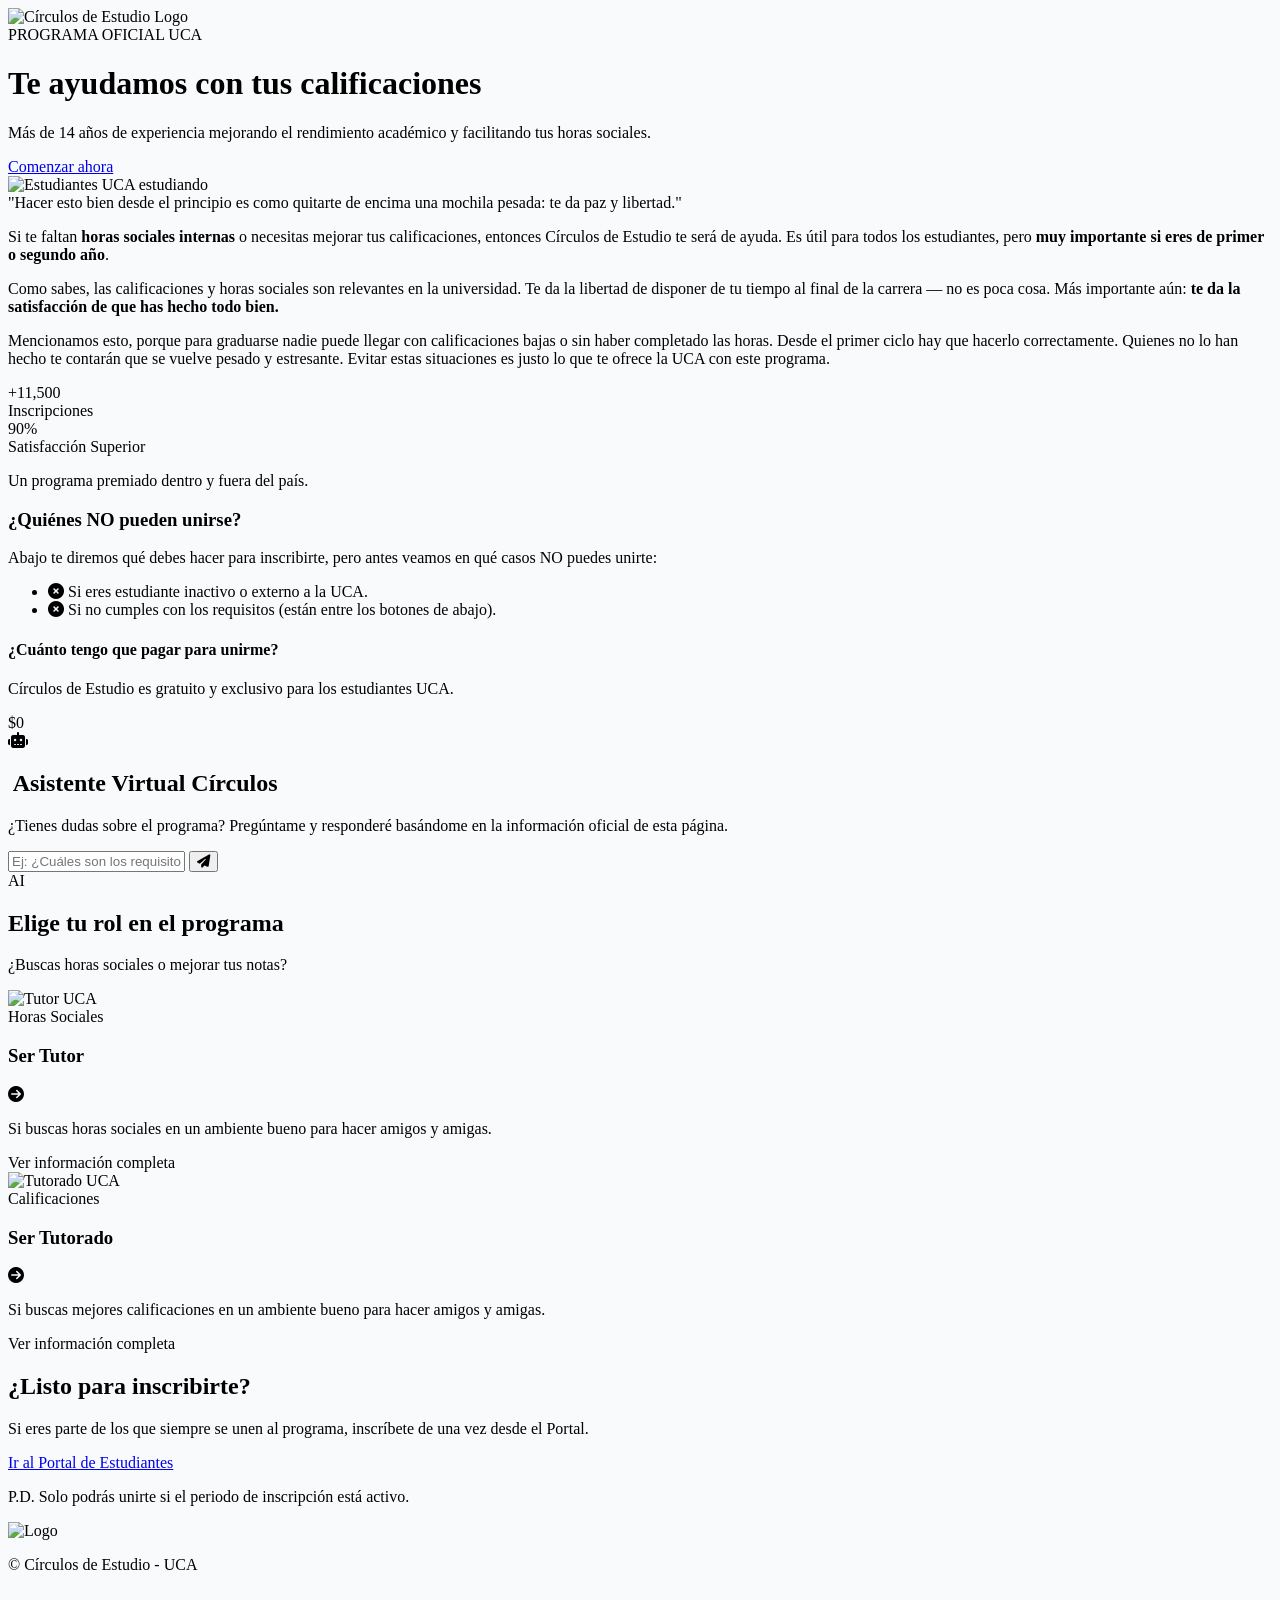
==== index.html @ 511bd1b3 "Update index.html" ====
<!DOCTYPE html>
<html lang="es">
<head>
    <meta charset="UTF-8">
    <meta name="viewport" content="width=device-width, initial-scale=1.0">
    <title>Círculos de Estudio | UCA</title>
    <!-- Favicon -->
    <link rel="icon" type="image/png" href="https://res.cloudinary.com/dc0ggmgm5/image/upload/v1754694223/favicon_le3p33.png">
    
    <!-- Google Fonts: Nunito -->
    <link rel="preconnect" href="https://fonts.googleapis.com">
    <link rel="preconnect" href="https://fonts.gstatic.com" crossorigin>
    <link href="https://fonts.googleapis.com/css2?family=Nunito:wght@300;400;600;700;800&display=swap" rel="stylesheet">
    
    <!-- FontAwesome for Icons -->
    <link rel="stylesheet" href="https://cdnjs.cloudflare.com/ajax/libs/font-awesome/6.4.0/css/all.min.css">

    <!-- Tailwind CSS -->
    <script src="https://cdn.tailwindcss.com"></script>
    
    <script>
        tailwind.config = {
            theme: {
                extend: {
                    fontFamily: {
                        sans: ['Nunito', 'sans-serif'],
                    },
                    colors: {
                        uca: {
                            gold: '#E6B61F',
                            dark: '#2F343F',
                            black: '#000000',
                            white: '#FFFFFF',
                            gray: '#f3f4f6'
                        }
                    },
                    boxShadow: {
                        'card': '0 10px 15px -3px rgba(0, 0, 0, 0.1), 0 4px 6px -2px rgba(0, 0, 0, 0.05)',
                        'card-hover': '0 20px 25px -5px rgba(0, 0, 0, 0.1), 0 10px 10px -5px rgba(0, 0, 0, 0.04)',
                    },
                    animation: {
                        'pulse-slow': 'pulse 3s cubic-bezier(0.4, 0, 0.6, 1) infinite',
                    }
                }
            }
        }
    </script>

    <style>
        html { scroll-behavior: smooth; }
        
        body { 
            overflow-x: hidden; 
            background-color: #f9fafb;
        }

        /* Scrollbar personalizada */
        ::-webkit-scrollbar { width: 8px; }
        ::-webkit-scrollbar-track { background: #f1f1f1; }
        ::-webkit-scrollbar-thumb { background: #2F343F; border-radius: 4px; }
        ::-webkit-scrollbar-thumb:hover { background: #E6B61F; }

        /* Animaciones */
        .modal {
            opacity: 0;
            visibility: hidden;
            transition: all 0.3s ease-in-out;
            z-index: 1000;
        }
        .modal.active {
            opacity: 1;
            visibility: visible;
        }
        .modal-content {
            transform: scale(0.95);
            transition: transform 0.3s ease-in-out;
        }
        .modal.active .modal-content {
            transform: scale(1);
        }
    </style>
</head>
<body class="bg-gray-50 text-uca-dark antialiased selection:bg-uca-gold selection:text-white pb-10 flex flex-col min-h-screen">

    <!-- Navbar -->
    <nav class="bg-white shadow-sm sticky top-0 z-40">
        <div class="max-w-7xl mx-auto px-4 sm:px-6 lg:px-8">
            <div class="flex justify-center h-20 items-center">
                <img src="https://res.cloudinary.com/dc0ggmgm5/image/upload/v1764782384/base_transparente_vnkesb.svg" alt="Círculos de Estudio Logo" class="h-14 w-auto hover:scale-105 transition-transform duration-300">
            </div>
        </div>
    </nav>

    <!-- Hero Section (Rediseñado: Imagen Abajo) -->
    <header class="relative bg-white overflow-hidden pt-12 pb-16 lg:pt-20 lg:pb-24">
        <div class="max-w-4xl mx-auto px-4 sm:px-6 lg:px-8 text-center relative z-10">
            
            <span class="inline-block py-1 px-3 rounded-full bg-uca-gold/10 text-uca-dark text-sm font-bold mb-6 tracking-wide border border-uca-gold/20">
                PROGRAMA OFICIAL UCA
            </span>
            
            <h1 class="text-4xl tracking-tight font-extrabold text-uca-dark sm:text-5xl md:text-6xl mb-6">
                Te ayudamos con <span class="text-uca-gold inline-block transform hover:scale-105 transition-transform duration-300">tus calificaciones</span>
            </h1>
            
            <p class="mt-4 text-xl text-gray-500 max-w-2xl mx-auto font-medium leading-relaxed">
                Más de 14 años de experiencia mejorando el rendimiento académico y facilitando tus horas sociales.
            </p>

            <div class="mt-8 flex justify-center gap-4">
                <a href="#cards-section" class="px-8 py-3 border border-transparent text-base font-bold rounded-full text-white bg-uca-dark hover:bg-black md:py-4 md:text-lg transition-all duration-300 shadow-lg hover:shadow-xl transform hover:-translate-y-1">
                    Comenzar ahora
                </a>
            </div>

            <!-- Imagen Banner Debajo del Texto -->
            <div class="mt-12 md:mt-16 rounded-2xl overflow-hidden shadow-2xl border-4 border-white transform hover:scale-[1.01] transition-transform duration-500">
                <img class="w-full object-cover" src="https://res.cloudinary.com/dc0ggmgm5/image/upload/v1764782484/editable_cuadernillo_wt80a1.png" alt="Estudiantes UCA estudiando">
            </div>

        </div>
    </header>

    <!-- Main Content (Knowledge Base for AI) -->
    <!-- Agregamos ID 'knowledge-base' para que la IA sepa qué leer -->
    <section id="knowledge-base" class="py-16 bg-white">
        <div class="max-w-3xl mx-auto px-4 sm:px-6 lg:px-8 text-lg text-gray-600 leading-relaxed space-y-8">
            
            <div class="border-l-4 border-uca-gold pl-6 italic text-2xl text-uca-dark font-serif font-medium my-10">
                "Hacer esto bien desde el principio es como quitarte de encima una mochila pesada: te da paz y libertad."
            </div>

            <p>
                Si te faltan <strong class="text-uca-dark">horas sociales internas</strong> o necesitas mejorar tus calificaciones, entonces <span class="text-uca-gold font-bold">Círculos de Estudio</span> te será de ayuda. Es útil para todos los estudiantes, pero <strong>muy importante si eres de primer o segundo año</strong>.
            </p>

            <p>
                Como sabes, las calificaciones y horas sociales son relevantes en la universidad. Te da la libertad de disponer de tu tiempo al final de la carrera — no es poca cosa. Más importante aún: <strong>te da la satisfacción de que has hecho todo bien.</strong>
            </p>

            <p>
                Mencionamos esto, porque para graduarse nadie puede llegar con calificaciones bajas o sin haber completado las horas. Desde el primer ciclo hay que hacerlo correctamente. Quienes no lo han hecho te contarán que se vuelve pesado y estresante. 
                <span class="bg-uca-gold/20 px-1 rounded text-uca-dark font-semibold">Evitar estas situaciones es justo lo que te ofrece la UCA con este programa.</span>
            </p>

            <!-- Social Proof Bar -->
            <div class="bg-uca-dark text-white rounded-2xl p-8 my-10 shadow-lg text-center transform hover:-translate-y-1 transition-transform duration-300">
                <div class="grid grid-cols-1 md:grid-cols-2 gap-8 divide-y md:divide-y-0 md:divide-x divide-gray-700">
                    <div class="pb-4 md:pb-0">
                        <div class="text-5xl font-extrabold text-uca-gold mb-2">+11,500</div>
                        <div class="text-sm uppercase tracking-wider font-semibold opacity-80">Inscripciones</div>
                    </div>
                    <div class="pt-4 md:pt-0">
                        <div class="text-5xl font-extrabold text-uca-gold mb-2">90%</div>
                        <div class="text-sm uppercase tracking-wider font-semibold opacity-80">Satisfacción Superior</div>
                    </div>
                </div>
                <p class="mt-6 text-gray-400 text-sm font-light">Un programa premiado dentro y fuera del país.</p>
            </div>

            <div class="space-y-6">
                <h3 class="text-2xl font-bold text-uca-dark border-b pb-2">¿Quiénes NO pueden unirse?</h3>
                <p>Abajo te diremos qué debes hacer para inscribirte, pero antes veamos en qué casos NO puedes unirte:</p>
                <ul class="space-y-4 bg-red-50 p-6 rounded-xl border border-red-100">
                    <li class="flex items-start">
                        <i class="fa-solid fa-circle-xmark text-red-500 mt-1.5 mr-3 text-xl"></i>
                        <span>Si eres estudiante inactivo o externo a la UCA.</span>
                    </li>
                    <li class="flex items-start">
                        <i class="fa-solid fa-circle-xmark text-red-500 mt-1.5 mr-3 text-xl"></i>
                        <span>Si no cumples con los requisitos (están entre los botones de abajo).</span>
                    </li>
                </ul>
            </div>

            <div class="bg-green-50 border border-green-200 rounded-xl p-8 mt-12 flex flex-col md:flex-row items-center justify-between shadow-sm">
                <div>
                    <h4 class="text-xl font-bold text-green-800">¿Cuánto tengo que pagar para unirme?</h4>
                    <p class="text-green-700 mt-2">Círculos de Estudio es gratuito y exclusivo para los estudiantes UCA.</p>
                </div>
                <div class="text-6xl font-extrabold text-green-600 mt-6 md:mt-0 ml-0 md:ml-6">$0</div>
            </div>
        </div>
    </section>

    <!-- AI Assistant Section -->
    <section class="py-16 bg-gradient-to-br from-gray-50 to-gray-100 border-y border-gray-200">
        <div class="max-w-3xl mx-auto px-4 sm:px-6 lg:px-8">
            <div class="bg-white rounded-2xl shadow-xl overflow-hidden border border-gray-200">
                <div class="bg-uca-dark p-6 sm:p-8 text-white relative overflow-hidden">
                    <div class="absolute -right-10 -top-10 text-white/5 text-9xl">
                        <i class="fa-solid fa-robot"></i>
                    </div>
                    <div class="relative z-10">
                        <h2 class="text-2xl font-bold flex items-center gap-3">
                            <i class="fa-solid fa-sparkles text-uca-gold"></i>
                            Asistente Virtual Círculos
                        </h2>
                        <p class="text-gray-300 mt-2">¿Tienes dudas sobre el programa? Pregúntame y responderé basándome en la información oficial de esta página.</p>
                    </div>
                </div>
                
                <div class="p-6 sm:p-8 bg-white">
                    <div class="flex flex-col gap-4">
                        <div class="relative">
                            <input type="text" id="ai-question" placeholder="Ej: ¿Cuáles son los requisitos para ser tutor?" 
                                class="w-full pl-4 pr-12 py-4 border-2 border-gray-200 rounded-xl text-lg focus:border-uca-gold focus:ring-0 outline-none transition-colors"
                                onkeypress="handleEnter(event)">
                            <button onclick="askAI()" id="btn-ask" class="absolute right-2 top-2 bottom-2 bg-uca-gold text-uca-dark hover:bg-yellow-400 font-bold px-6 rounded-lg transition-colors flex items-center justify-center">
                                <i class="fa-solid fa-paper-plane"></i>
                            </button>
                        </div>
                        
                        <div id="ai-response-container" class="hidden">
                            <div class="bg-gray-50 rounded-xl p-6 border border-gray-100">
                                <div class="flex gap-3">
                                    <div class="shrink-0 mt-1">
                                        <div class="w-8 h-8 rounded-full bg-uca-gold flex items-center justify-center text-uca-dark font-bold text-xs">AI</div>
                                    </div>
                                    <div id="ai-response-text" class="text-gray-700 leading-relaxed text-lg">
                                        <!-- Response will appear here -->
                                    </div>
                                </div>
                            </div>
                        </div>
                    </div>
                </div>
            </div>
        </div>
    </section>

    <!-- Cards Section -->
    <section id="cards-section" class="py-20 bg-gray-100 relative">
        <div class="max-w-7xl mx-auto px-4 sm:px-6 lg:px-8 relative z-10">
            <div class="text-center mb-16">
                <h2 class="text-3xl font-extrabold text-uca-dark sm:text-4xl">Elige tu rol en el programa</h2>
                <p class="mt-4 text-xl text-gray-500">¿Buscas horas sociales o mejorar tus notas?</p>
            </div>

            <div class="grid grid-cols-1 md:grid-cols-2 gap-8 lg:gap-16 max-w-5xl mx-auto">
                <!-- Tutor Card -->
                <div onclick="toggleModal('modal-tutor')" class="group cursor-pointer bg-white rounded-2xl shadow-card hover:shadow-2xl overflow-hidden transform hover:-translate-y-2 transition-all duration-300 flex flex-col h-full border border-gray-100">
                    <div class="relative h-72 overflow-hidden">
                        <div class="absolute inset-0 bg-gradient-to-t from-black/80 via-black/20 to-transparent z-10"></div>
                        <img src="https://res.cloudinary.com/dc0ggmgm5/image/upload/v1754698413/la_tutora_arxqmk.png" alt="Tutor UCA" class="w-full h-full object-cover transform group-hover:scale-110 transition-transform duration-700">
                        <div class="absolute bottom-0 left-0 p-8 z-20 w-full">
                            <div class="flex justify-between items-end">
                                <div>
                                    <span class="bg-uca-gold text-uca-dark text-xs font-bold px-3 py-1 rounded-full uppercase tracking-wider mb-3 inline-block shadow-sm">Horas Sociales</span>
                                    <h3 class="text-3xl font-bold text-white shadow-black drop-shadow-lg">Ser Tutor</h3>
                                </div>
                                <i class="fa-solid fa-circle-arrow-right text-white/80 text-4xl group-hover:text-uca-gold transition-colors"></i>
                            </div>
                        </div>
                    </div>
                    <div class="p-8 flex-1 flex flex-col justify-between bg-white relative">
                        <p class="text-gray-600 text-lg leading-relaxed mb-6">Si buscas horas sociales en un ambiente bueno para hacer amigos y amigas.</p>
                        <span class="text-uca-dark font-bold underline decoration-uca-gold decoration-2 underline-offset-4 group-hover:text-uca-gold transition-colors">Ver información completa</span>
                    </div>
                </div>

                <!-- Tutorado Card -->
                <div onclick="toggleModal('modal-tutorado')" class="group cursor-pointer bg-white rounded-2xl shadow-card hover:shadow-2xl overflow-hidden transform hover:-translate-y-2 transition-all duration-300 flex flex-col h-full border border-gray-100">
                    <div class="relative h-72 overflow-hidden">
                        <div class="absolute inset-0 bg-gradient-to-t from-black/80 via-black/20 to-transparent z-10"></div>
                        <img src="https://res.cloudinary.com/dc0ggmgm5/image/upload/v1754698413/img_1_ikqup2.png" alt="Tutorado UCA" class="w-full h-full object-cover transform group-hover:scale-110 transition-transform duration-700">
                        <div class="absolute bottom-0 left-0 p-8 z-20 w-full">
                            <div class="flex justify-between items-end">
                                <div>
                                    <span class="bg-white text-uca-dark text-xs font-bold px-3 py-1 rounded-full uppercase tracking-wider mb-3 inline-block shadow-sm">Calificaciones</span>
                                    <h3 class="text-3xl font-bold text-white shadow-black drop-shadow-lg">Ser Tutorado</h3>
                                </div>
                                <i class="fa-solid fa-circle-arrow-right text-white/80 text-4xl group-hover:text-white transition-colors"></i>
                            </div>
                        </div>
                    </div>
                    <div class="p-8 flex-1 flex flex-col justify-between bg-white relative">
                        <p class="text-gray-600 text-lg leading-relaxed mb-6">Si buscas mejores calificaciones en un ambiente bueno para hacer amigos y amigas.</p>
                        <span class="text-uca-dark font-bold underline decoration-gray-300 decoration-2 underline-offset-4 group-hover:text-gray-500 transition-colors">Ver información completa</span>
                    </div>
                </div>
            </div>
        </div>
    </section>

    <!-- Final CTA -->
    <section class="bg-uca-dark py-16 mt-auto">
        <div class="max-w-4xl mx-auto px-4 text-center">
            <h2 class="text-3xl font-bold text-white mb-6">¿Listo para inscribirte?</h2>
            <p class="text-gray-300 mb-10 text-lg">Si eres parte de los que siempre se unen al programa, inscríbete de una vez desde el Portal.</p>
            <a href="https://portal.uca.edu.sv" target="_blank" class="inline-block bg-uca-gold text-uca-dark font-extrabold text-xl px-12 py-5 rounded-full shadow-lg hover:shadow-2xl hover:bg-white hover:scale-105 transition-all duration-300">
                Ir al Portal de Estudiantes
            </a>
            <p class="mt-6 text-sm text-gray-500">P.D. Solo podrás unirte si el periodo de inscripción está activo.</p>
        </div>
    </section>

    <!-- Footer -->
    <footer class="bg-black py-8 border-t border-gray-900">
        <div class="max-w-7xl mx-auto px-4 sm:px-6 lg:px-8 flex flex-col md:flex-row justify-between items-center gap-4">
            <div class="mb-4 md:mb-0">
                <img src="https://res.cloudinary.com/dc0ggmgm5/image/upload/v1764782384/base_transparente_vnkesb.svg" alt="Logo" class="h-10 opacity-60 grayscale hover:grayscale-0 transition-all duration-500">
            </div>
            <p class="text-gray-600 text-sm">© Círculos de Estudio - UCA</p>
        </div>
    </footer>

    <!-- MODALS -->
    <!-- Tutor Modal -->
    <div id="modal-tutor" class="modal fixed inset-0 z-50 flex items-center justify-center p-4">
        <div class="absolute inset-0 bg-black/70 backdrop-blur-sm" onclick="toggleModal('modal-tutor')"></div>
        <div class="modal-content bg-white rounded-2xl shadow-2xl w-full max-w-3xl relative overflow-hidden flex flex-col max-h-[90vh]">
            <div class="h-40 bg-uca-dark relative flex items-center justify-center overflow-hidden shrink-0">
                 <img src="https://res.cloudinary.com/dc0ggmgm5/image/upload/v1754698413/la_tutora_arxqmk.png" class="absolute inset-0 w-full h-full object-cover opacity-30 blur-sm">
                 <div class="absolute inset-0 bg-gradient-to-b from-transparent to-uca-dark/90"></div>
                 <h2 class="text-4xl font-bold text-white relative z-10 px-4 text-center">Información para Tutores</h2>
                 <button onclick="toggleModal('modal-tutor')" class="absolute top-4 right-4 text-white/70 hover:text-white hover:bg-white/10 rounded-full w-10 h-10 flex items-center justify-center transition-all z-20"><i class="fa-solid fa-xmark text-xl"></i></button>
            </div>
            <div class="p-8 md:p-10 overflow-y-auto">
                <div class="prose max-w-none text-gray-600">
                    <h3 class="text-2xl font-bold text-uca-dark mb-4 flex items-center"><i class="fa-solid fa-chalkboard-user mr-3 text-uca-gold"></i>¿Por qué ser tutor?</h3>
                    <p class="mb-6 text-lg">Al convertirte en tutor, no solo obtienes tus horas sociales, sino que refuerzas tus conocimientos al enseñar. Es la mejor manera de dominar una materia.</p>
                    
                    <div class="bg-gray-50 p-6 rounded-xl border border-gray-100 mb-8">
                        <h4 class="font-bold text-uca-dark mb-4 text-lg">Requisitos Indispensables:</h4>
                        <ul class="space-y-3">
                            <li class="flex items-start"><i class="fa-solid fa-check text-green-500 mt-1 mr-2"></i> Ser estudiante activo de la UCA.</li>
                            <li class="flex items-start"><i class="fa-solid fa-check text-green-500 mt-1 mr-2"></i> Tener un CUM igual o mayor a 7.0.</li>
                            <li class="flex items-start"><i class="fa-solid fa-check text-green-500 mt-1 mr-2"></i> Haber aprobado la materia a impartir con nota sobresaliente (generalmente 8.0 o más).</li>
                            <li class="flex items-start"><i class="fa-solid fa-check text-green-500 mt-1 mr-2"></i> Disponibilidad de tiempo para las sesiones.</li>
                        </ul>
                    </div>

                    <div class="text-center">
                        <a href="https://portal.uca.edu.sv" target="_blank" class="inline-block w-full md:w-auto bg-uca-dark text-white font-bold py-4 px-10 rounded-lg hover:bg-black transition-colors shadow-lg">Ir a Inscribirme al Portal</a>
                    </div>
                </div>
            </div>
        </div>
    </div>

    <!-- Tutorado Modal -->
    <div id="modal-tutorado" class="modal fixed inset-0 z-50 flex items-center justify-center p-4">
        <div class="absolute inset-0 bg-black/70 backdrop-blur-sm" onclick="toggleModal('modal-tutorado')"></div>
        <div class="modal-content bg-white rounded-2xl shadow-2xl w-full max-w-3xl relative overflow-hidden flex flex-col max-h-[90vh]">
            <div class="h-40 bg-uca-gold relative flex items-center justify-center overflow-hidden shrink-0">
                 <img src="https://res.cloudinary.com/dc0ggmgm5/image/upload/v1754698413/img_1_ikqup2.png" class="absolute inset-0 w-full h-full object-cover opacity-30 blur-sm">
                 <div class="absolute inset-0 bg-gradient-to-b from-transparent to-uca-gold/90"></div>
                 <h2 class="text-4xl font-bold text-uca-dark relative z-10 px-4 text-center">Información para Tutorados</h2>
                 <button onclick="toggleModal('modal-tutorado')" class="absolute top-4 right-4 text-uca-dark/70 hover:text-uca-dark hover:bg-black/5 rounded-full w-10 h-10 flex items-center justify-center transition-all z-20"><i class="fa-solid fa-xmark text-xl"></i></button>
            </div>
            <div class="p-8 md:p-10 overflow-y-auto">
                <div class="prose max-w-none text-gray-600">
                    <h3 class="text-2xl font-bold text-uca-dark mb-4 flex items-center"><i class="fa-solid fa-graduation-cap mr-3 text-uca-dark"></i>Mejora tus notas</h3>
                    <p class="mb-6 text-lg">Si sientes que una materia se te dificulta, no esperes al final del ciclo. Los círculos de estudio son espacios de confianza donde un compañero te explicará "en tu idioma".</p>
                    
                    <div class="bg-blue-50 border-l-4 border-blue-500 p-6 mb-8 rounded-r-xl">
                        <p class="text-blue-800 font-medium text-lg mb-2">Ideal si:</p>
                        <ul class="list-disc list-inside space-y-1 text-blue-700">
                            <li>Eres estudiante de primer o segundo año.</li>
                            <li>Necesitas prepararte para un parcial específico.</li>
                            <li>Buscas un grupo de estudio comprometido.</li>
                        </ul>
                    </div>

                    <p class="text-sm text-gray-500 mb-6 text-center italic">Nota: Los horarios dependen de la disponibilidad de los tutores inscritos cada ciclo.</p>

                    <div class="text-center">
                        <a href="https://portal.uca.edu.sv" target="_blank" class="inline-block w-full md:w-auto bg-uca-gold text-uca-dark font-bold py-4 px-10 rounded-lg hover:bg-yellow-400 transition-colors shadow-lg">Buscar Tutorías en el Portal</a>
                    </div>
                </div>
            </div>
        </div>
    </div>

    <script>
        // --- Gemini AI Logic (Contextual Q&A) ---
        const apiKey = ""; // API Key

        async function askAI() {
            const input = document.getElementById('ai-question');
            const question = input.value.trim();
            const btn = document.getElementById('btn-ask');
            const responseContainer = document.getElementById('ai-response-container');
            const responseText = document.getElementById('ai-response-text');

            if (!question) return;

            // UI Loading State
            btn.innerHTML = '<i class="fa-solid fa-spinner fa-spin"></i>';
            btn.disabled = true;
            input.disabled = true;
            responseContainer.classList.remove('hidden');
            responseText.innerHTML = '<span class="text-gray-400 italic">Consultando la base de datos...</span>';

            // 1. Extract Website Content (The "Grounding" Data)
            // We specifically select text from relevant sections to avoid extracting menu items or footer noise if unnecessary.
            const heroText = document.querySelector('header').innerText;
            const mainText = document.getElementById('knowledge-base').innerText;
            const tutorModalText = document.getElementById('modal-tutor').innerText; // Include modal info even if hidden
            const tutoradoModalText = document.getElementById('modal-tutorado').innerText;

            const siteContext = `
                ${heroText}
                ${mainText}
                INFORMACIÓN TUTORES: ${tutorModalText}
                INFORMACIÓN TUTORADOS: ${tutoradoModalText}
            `;

            // 2. Construct Prompt
            const prompt = `
                Actúa como un asistente virtual experto del programa "Círculos de Estudio" de la UCA.
                Tu tarea es responder a la pregunta del usuario BASÁNDOTE ÚNICAMENTE en la siguiente información proporcionada del sitio web.
                
                INFORMACIÓN DEL SITIO WEB:
                "${siteContext}"
                
                REGLAS:
                1. Si la respuesta está en el texto, responde de forma amable, breve y directa.
                2. Si la respuesta NO está en el texto proporcionado, responde educadamente: "Lo siento, esa información no está disponible en este sitio web." No inventes información.
                3. Usa emojis ocasionalmente para ser amigable.

                PREGUNTA DEL USUARIO: "${question}"
            `;

            try {
                // 3. Call API
                const url = `https://generativelanguage.googleapis.com/v1beta/models/gemini-2.5-flash-preview-09-2025:generateContent?key=${apiKey}`;
                const payload = { contents: [{ parts: [{ text: prompt }] }] };

                const response = await fetch(url, {
                    method: 'POST',
                    headers: { 'Content-Type': 'application/json' },
                    body: JSON.stringify(payload)
                });

                if (!response.ok) throw new Error('Error en la API');

                const data = await response.json();
                const answer = data.candidates?.[0]?.content?.parts?.[0]?.text || "No pude generar una respuesta.";

                // 4. Show Result
                // Convert Markdown bold (**text**) to HTML bold (<b>text</b>) for better display
                const formattedAnswer = answer.replace(/\*\*(.*?)\*\*/g, '<strong>$1</strong>');
                responseText.innerHTML = formattedAnswer;

            } catch (error) {
                console.error(error);
                responseText.innerHTML = "Hubo un error al conectar con el asistente. Por favor intenta de nuevo.";
            } finally {
                // Reset UI
                btn.innerHTML = '<i class="fa-solid fa-paper-plane"></i>';
                btn.disabled = false;
                input.disabled = false;
                input.focus();
            }
        }

        function handleEnter(e) {
            if (e.key === 'Enter') askAI();
        }

        // --- Modal Logic ---
        function toggleModal(modalId) {
            const modal = document.getElementById(modalId);
            const body = document.body;
            if (modal.classList.contains('active')) {
                modal.classList.remove('active');
                body.style.overflow = 'auto';
            } else {
                document.querySelectorAll('.modal').forEach(m => m.classList.remove('active'));
                modal.classList.add('active');
                body.style.overflow = 'hidden';
            }
        }
        document.addEventListener('keydown', function(event) {
            if (event.key === "Escape") {
                document.querySelectorAll('.modal').forEach(m => { m.classList.remove('active'); document.body.style.overflow = 'auto'; });
            }
        });
    </script>
</body>
</html>
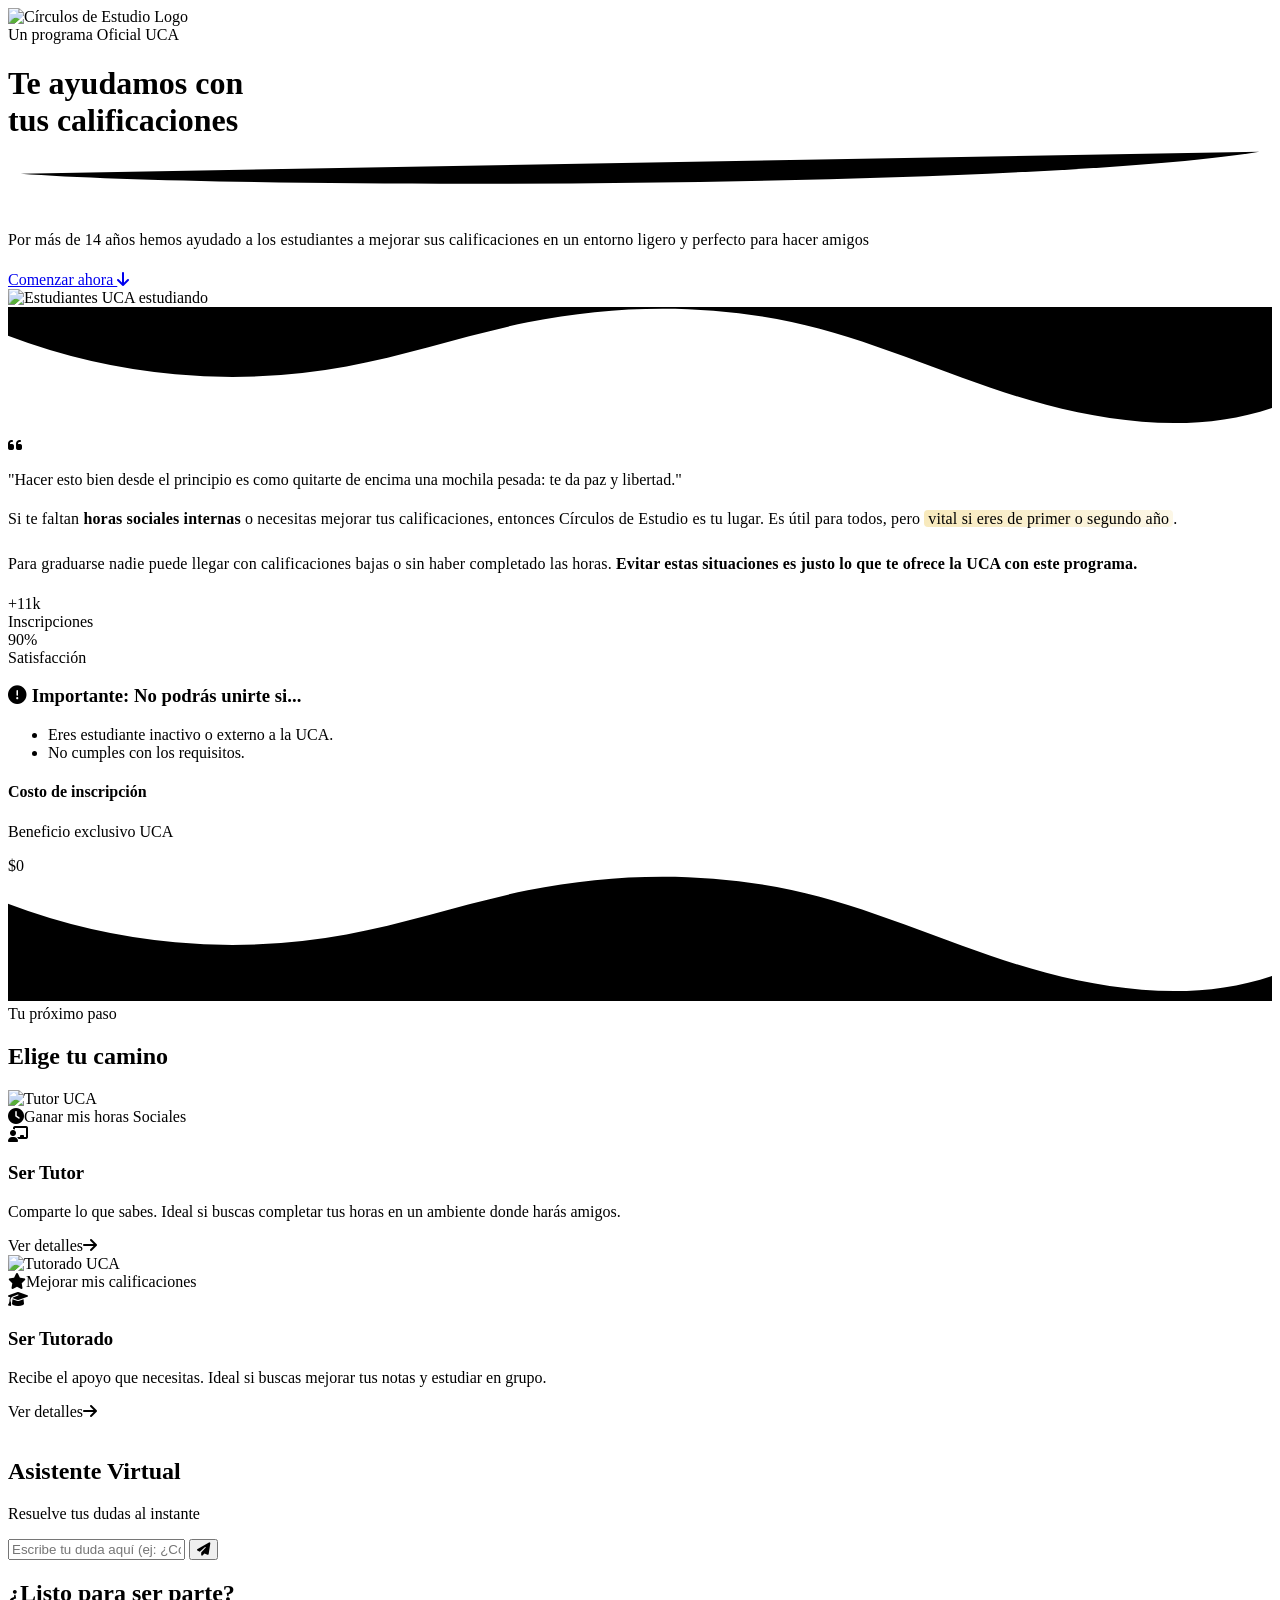
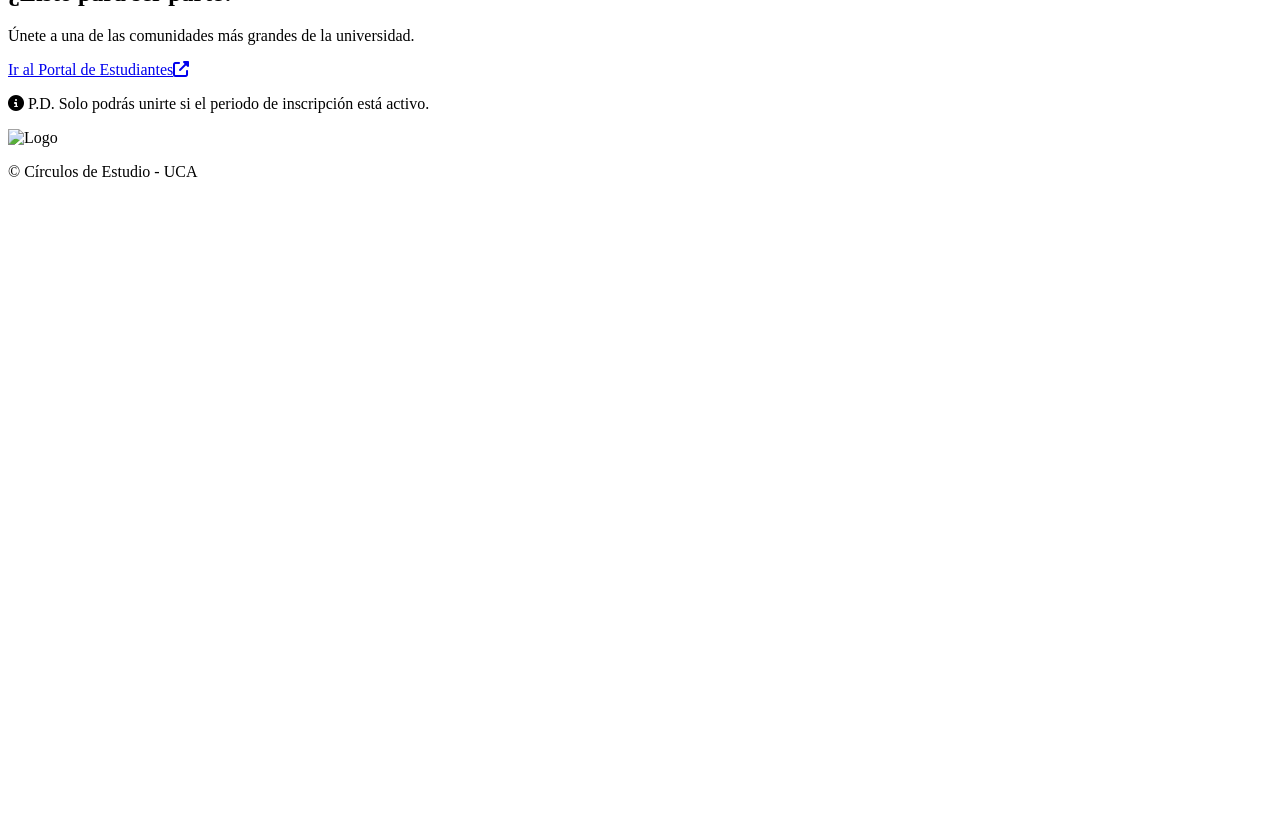
==== commit 74c11a36: "Update index.html" ====
--- a/index.html
+++ b/index.html
@@ -10,14 +10,18 @@
     <!-- Google Fonts: Nunito -->
     <link rel="preconnect" href="https://fonts.googleapis.com">
     <link rel="preconnect" href="https://fonts.gstatic.com" crossorigin>
-    <link href="https://fonts.googleapis.com/css2?family=Nunito:wght@300;400;600;700;800&display=swap" rel="stylesheet">
+    <link href="https://fonts.googleapis.com/css2?family=Nunito:wght@300;400;600;700;800;900&display=swap" rel="stylesheet">
     
     <!-- FontAwesome for Icons -->
     <link rel="stylesheet" href="https://cdnjs.cloudflare.com/ajax/libs/font-awesome/6.4.0/css/all.min.css">
 
-    <!-- Tailwind CSS -->
+    <!-- Hoja de Estilos Personalizada (Externo) -->
+    <link rel="stylesheet" href="styles.css">
+
+    <!-- Tailwind CSS (CDN) -->
     <script src="https://cdn.tailwindcss.com"></script>
     
+    <!-- Configuración de Tailwind -->
     <script>
         tailwind.config = {
             theme: {
@@ -31,453 +35,293 @@
                             dark: '#2F343F',
                             black: '#000000',
                             white: '#FFFFFF',
-                            gray: '#f3f4f6'
+                            gray: '#f8f9fa',
+                            lightgold: '#FFF8E1'
                         }
                     },
                     boxShadow: {
-                        'card': '0 10px 15px -3px rgba(0, 0, 0, 0.1), 0 4px 6px -2px rgba(0, 0, 0, 0.05)',
-                        'card-hover': '0 20px 25px -5px rgba(0, 0, 0, 0.1), 0 10px 10px -5px rgba(0, 0, 0, 0.04)',
+                        'soft': '0 20px 40px -15px rgba(0, 0, 0, 0.1)',
+                        'glow': '0 0 20px rgba(230, 182, 31, 0.3)',
                     },
                     animation: {
-                        'pulse-slow': 'pulse 3s cubic-bezier(0.4, 0, 0.6, 1) infinite',
+                        'float': 'float 6s ease-in-out infinite',
+                        'blob': 'blob 7s infinite',
+                    },
+                    keyframes: {
+                        float: {
+                            '0%, 100%': { transform: 'translateY(0)' },
+                            '50%': { transform: 'translateY(-10px)' },
+                        },
+                        blob: {
+                            '0%': { transform: 'translate(0px, 0px) scale(1)' },
+                            '33%': { transform: 'translate(30px, -50px) scale(1.1)' },
+                            '66%': { transform: 'translate(-20px, 20px) scale(0.9)' },
+                            '100%': { transform: 'translate(0px, 0px) scale(1)' },
+                        }
                     }
                 }
             }
         }
     </script>
-
-    <style>
-        html { scroll-behavior: smooth; }
-        
-        body { 
-            overflow-x: hidden; 
-            background-color: #f9fafb;
-        }
-
-        /* Scrollbar personalizada */
-        ::-webkit-scrollbar { width: 8px; }
-        ::-webkit-scrollbar-track { background: #f1f1f1; }
-        ::-webkit-scrollbar-thumb { background: #2F343F; border-radius: 4px; }
-        ::-webkit-scrollbar-thumb:hover { background: #E6B61F; }
-
-        /* Animaciones */
-        .modal {
-            opacity: 0;
-            visibility: hidden;
-            transition: all 0.3s ease-in-out;
-            z-index: 1000;
-        }
-        .modal.active {
-            opacity: 1;
-            visibility: visible;
-        }
-        .modal-content {
-            transform: scale(0.95);
-            transition: transform 0.3s ease-in-out;
-        }
-        .modal.active .modal-content {
-            transform: scale(1);
-        }
-    </style>
 </head>
-<body class="bg-gray-50 text-uca-dark antialiased selection:bg-uca-gold selection:text-white pb-10 flex flex-col min-h-screen">
+<body class="text-gray-700 antialiased selection:bg-uca-gold selection:text-uca-dark flex flex-col min-h-screen">
 
     <!-- Navbar -->
-    <nav class="bg-white shadow-sm sticky top-0 z-40">
+    <nav class="fixed w-full z-50 transition-all duration-300 bg-white/90 backdrop-blur-md shadow-sm border-b border-gray-100">
         <div class="max-w-7xl mx-auto px-4 sm:px-6 lg:px-8">
             <div class="flex justify-center h-20 items-center">
-                <img src="https://res.cloudinary.com/dc0ggmgm5/image/upload/v1764782384/base_transparente_vnkesb.svg" alt="Círculos de Estudio Logo" class="h-14 w-auto hover:scale-105 transition-transform duration-300">
+                <img src="https://res.cloudinary.com/dc0ggmgm5/image/upload/v1764782384/base_transparente_vnkesb.svg" alt="Círculos de Estudio Logo" class="h-12 w-auto hover:scale-105 transition-transform duration-300 cursor-pointer" onclick="window.scrollTo(0,0)">
             </div>
         </div>
     </nav>
 
-    <!-- Hero Section (Rediseñado: Imagen Abajo) -->
-    <header class="relative bg-white overflow-hidden pt-12 pb-16 lg:pt-20 lg:pb-24">
-        <div class="max-w-4xl mx-auto px-4 sm:px-6 lg:px-8 text-center relative z-10">
+    <!-- Hero Section -->
+    <header class="relative bg-white pt-32 pb-20 lg:pt-40 lg:pb-32 overflow-hidden">
+        <div class="absolute top-0 -left-4 w-72 h-72 bg-uca-gold/10 rounded-full mix-blend-multiply filter blur-xl opacity-70 animate-blob"></div>
+        <div class="absolute top-0 -right-4 w-72 h-72 bg-blue-100 rounded-full mix-blend-multiply filter blur-xl opacity-70 animate-blob animation-delay-2000"></div>
+
+        <div class="max-w-5xl mx-auto px-4 sm:px-6 lg:px-8 text-center relative z-10">
+            <div class="inline-flex items-center gap-2 px-4 py-2 rounded-full bg-white border border-gray-200 shadow-sm mb-8 animate-float">
+                <span class="w-2 h-2 rounded-full bg-green-500 animate-pulse"></span>
+                <span class="text-xs font-bold tracking-wide text-uca-dark uppercase">Un programa Oficial UCA</span>
+            </div>
             
-            <span class="inline-block py-1 px-3 rounded-full bg-uca-gold/10 text-uca-dark text-sm font-bold mb-6 tracking-wide border border-uca-gold/20">
-                PROGRAMA OFICIAL UCA
-            </span>
-            
-            <h1 class="text-4xl tracking-tight font-extrabold text-uca-dark sm:text-5xl md:text-6xl mb-6">
-                Te ayudamos con <span class="text-uca-gold inline-block transform hover:scale-105 transition-transform duration-300">tus calificaciones</span>
+            <h1 class="text-5xl lg:text-7xl font-black text-uca-dark mb-6 leading-tight">
+                Te ayudamos con <br>
+                <span class="text-transparent bg-clip-text bg-gradient-to-r from-uca-gold to-yellow-600 relative">
+                    tus calificaciones
+                    <svg class="absolute w-full h-3 -bottom-1 left-0 text-uca-gold opacity-40" viewBox="0 0 200 9" fill="currentColor" xmlns="http://www.w3.org/2000/svg"><path d="M2.00025 5.50002C35.5002 8.00002 160.5 8.00002 198 2.00002" stroke-width="3" stroke-linecap="round"/></svg>
+                </span>
             </h1>
             
-            <p class="mt-4 text-xl text-gray-500 max-w-2xl mx-auto font-medium leading-relaxed">
-                Más de 14 años de experiencia mejorando el rendimiento académico y facilitando tus horas sociales.
+            <p class="mt-6 text-xl text-gray-500 max-w-2xl mx-auto font-medium readable-text">
+                Por más de 14 años hemos ayudado a los estudiantes a mejorar sus calificaciones en un entorno ligero y perfecto para hacer amigos
             </p>
 
-            <div class="mt-8 flex justify-center gap-4">
-                <a href="#cards-section" class="px-8 py-3 border border-transparent text-base font-bold rounded-full text-white bg-uca-dark hover:bg-black md:py-4 md:text-lg transition-all duration-300 shadow-lg hover:shadow-xl transform hover:-translate-y-1">
-                    Comenzar ahora
+            <div class="mt-10 flex justify-center">
+                <a href="#cards-section" class="group relative px-8 py-4 bg-uca-dark text-white font-bold rounded-full shadow-lg hover:shadow-glow hover:-translate-y-1 transition-all duration-300 overflow-hidden">
+                    <span class="relative z-10 flex items-center gap-2">
+                        Comenzar ahora <i class="fa-solid fa-arrow-down group-hover:translate-y-1 transition-transform"></i>
+                    </span>
+                    <div class="absolute inset-0 bg-uca-gold transform scale-x-0 group-hover:scale-x-100 transition-transform origin-left duration-300"></div>
                 </a>
             </div>
 
-            <!-- Imagen Banner Debajo del Texto -->
-            <div class="mt-12 md:mt-16 rounded-2xl overflow-hidden shadow-2xl border-4 border-white transform hover:scale-[1.01] transition-transform duration-500">
-                <img class="w-full object-cover" src="https://res.cloudinary.com/dc0ggmgm5/image/upload/v1764782484/editable_cuadernillo_wt80a1.png" alt="Estudiantes UCA estudiando">
-            </div>
-
+            <div class="mt-16 relative mx-auto max-w-4xl">
+                <div class="absolute inset-0 bg-uca-gold transform rotate-1 rounded-3xl opacity-20 translate-y-4"></div>
+                <div class="relative rounded-3xl overflow-hidden shadow-2xl border-4 border-white transform hover:scale-[1.01] transition-transform duration-500">
+                    <img class="w-full object-cover" src="https://res.cloudinary.com/dc0ggmgm5/image/upload/v1764782484/editable_cuadernillo_wt80a1.png" alt="Estudiantes UCA estudiando">
+                </div>
+            </div>
         </div>
     </header>
 
-    <!-- Main Content (Knowledge Base for AI) -->
-    <!-- Agregamos ID 'knowledge-base' para que la IA sepa qué leer -->
-    <section id="knowledge-base" class="py-16 bg-white">
-        <div class="max-w-3xl mx-auto px-4 sm:px-6 lg:px-8 text-lg text-gray-600 leading-relaxed space-y-8">
-            
-            <div class="border-l-4 border-uca-gold pl-6 italic text-2xl text-uca-dark font-serif font-medium my-10">
-                "Hacer esto bien desde el principio es como quitarte de encima una mochila pesada: te da paz y libertad."
-            </div>
-
-            <p>
-                Si te faltan <strong class="text-uca-dark">horas sociales internas</strong> o necesitas mejorar tus calificaciones, entonces <span class="text-uca-gold font-bold">Círculos de Estudio</span> te será de ayuda. Es útil para todos los estudiantes, pero <strong>muy importante si eres de primer o segundo año</strong>.
-            </p>
-
-            <p>
-                Como sabes, las calificaciones y horas sociales son relevantes en la universidad. Te da la libertad de disponer de tu tiempo al final de la carrera — no es poca cosa. Más importante aún: <strong>te da la satisfacción de que has hecho todo bien.</strong>
-            </p>
-
-            <p>
-                Mencionamos esto, porque para graduarse nadie puede llegar con calificaciones bajas o sin haber completado las horas. Desde el primer ciclo hay que hacerlo correctamente. Quienes no lo han hecho te contarán que se vuelve pesado y estresante. 
-                <span class="bg-uca-gold/20 px-1 rounded text-uca-dark font-semibold">Evitar estas situaciones es justo lo que te ofrece la UCA con este programa.</span>
-            </p>
-
-            <!-- Social Proof Bar -->
-            <div class="bg-uca-dark text-white rounded-2xl p-8 my-10 shadow-lg text-center transform hover:-translate-y-1 transition-transform duration-300">
-                <div class="grid grid-cols-1 md:grid-cols-2 gap-8 divide-y md:divide-y-0 md:divide-x divide-gray-700">
-                    <div class="pb-4 md:pb-0">
-                        <div class="text-5xl font-extrabold text-uca-gold mb-2">+11,500</div>
-                        <div class="text-sm uppercase tracking-wider font-semibold opacity-80">Inscripciones</div>
-                    </div>
-                    <div class="pt-4 md:pt-0">
-                        <div class="text-5xl font-extrabold text-uca-gold mb-2">90%</div>
-                        <div class="text-sm uppercase tracking-wider font-semibold opacity-80">Satisfacción Superior</div>
-                    </div>
-                </div>
-                <p class="mt-6 text-gray-400 text-sm font-light">Un programa premiado dentro y fuera del país.</p>
-            </div>
-
-            <div class="space-y-6">
-                <h3 class="text-2xl font-bold text-uca-dark border-b pb-2">¿Quiénes NO pueden unirse?</h3>
-                <p>Abajo te diremos qué debes hacer para inscribirte, pero antes veamos en qué casos NO puedes unirte:</p>
-                <ul class="space-y-4 bg-red-50 p-6 rounded-xl border border-red-100">
-                    <li class="flex items-start">
-                        <i class="fa-solid fa-circle-xmark text-red-500 mt-1.5 mr-3 text-xl"></i>
-                        <span>Si eres estudiante inactivo o externo a la UCA.</span>
-                    </li>
-                    <li class="flex items-start">
-                        <i class="fa-solid fa-circle-xmark text-red-500 mt-1.5 mr-3 text-xl"></i>
-                        <span>Si no cumples con los requisitos (están entre los botones de abajo).</span>
-                    </li>
+    <!-- Wave Separator 1 -->
+    <div class="w-full overflow-hidden leading-[0]">
+        <svg class="relative block w-[calc(100%+1.3px)] h-[80px]" data-name="Layer 1" xmlns="http://www.w3.org/2000/svg" viewBox="0 0 1200 120" preserveAspectRatio="none">
+            <path d="M321.39,56.44c58-10.79,114.16-30.13,172-41.86,82.39-16.72,168.19-17.73,250.45-.39C823.78,31,906.67,72,985.66,92.83c70.05,18.48,146.53,26.09,214.34,3V0H0V27.35A600.21,600.21,0,0,0,321.39,56.44Z" class="fill-white"></path>
+        </svg>
+    </div>
+
+    <!-- Main Content -->
+    <section id="knowledge-base" class="py-12 bg-gray-50 relative">
+        <div class="max-w-3xl mx-auto px-6 lg:px-8">
+            <div class="bg-white p-8 rounded-3xl shadow-soft border border-gray-100 mb-12 relative overflow-hidden">
+                <div class="absolute top-0 left-0 w-2 h-full bg-uca-gold"></div>
+                <i class="fa-solid fa-quote-left text-uca-gold/10 text-6xl absolute top-4 left-6 z-0"></i>
+                <p class="relative z-10 text-2xl text-uca-dark font-semibold italic text-center leading-relaxed">
+                    "Hacer esto bien desde el principio es como quitarte de encima una mochila pesada: te da <span class="text-uca-gold">paz y libertad</span>."
+                </p>
+            </div>
+
+            <div class="space-y-8 text-lg text-gray-600 readable-text">
+                <p>Si te faltan <strong class="text-uca-dark">horas sociales internas</strong> o necesitas mejorar tus calificaciones, entonces <span class="font-bold text-uca-gold">Círculos de Estudio</span> es tu lugar. Es útil para todos, pero <span class="highlight">vital si eres de primer o segundo año</span>.</p>
+                <p>Para graduarse nadie puede llegar con calificaciones bajas o sin haber completado las horas. <strong class="text-uca-dark">Evitar estas situaciones es justo lo que te ofrece la UCA con este programa.</strong></p>
+            </div>
+
+            <div class="grid grid-cols-2 gap-4 mt-12 mb-16">
+                <div class="bg-uca-dark text-white rounded-3xl p-6 text-center transform hover:-translate-y-1 transition-transform">
+                    <div class="text-4xl lg:text-5xl font-black text-uca-gold mb-1 counter">+11k</div>
+                    <div class="text-xs lg:text-sm font-bold opacity-80 uppercase tracking-widest">Inscripciones</div>
+                </div>
+                <div class="bg-white text-uca-dark border border-gray-200 rounded-3xl p-6 text-center transform hover:-translate-y-1 transition-transform shadow-sm">
+                    <div class="text-4xl lg:text-5xl font-black text-uca-gold mb-1">90%</div>
+                    <div class="text-xs lg:text-sm font-bold opacity-60 uppercase tracking-widest">Satisfacción</div>
+                </div>
+            </div>
+
+            <div class="bg-red-50 rounded-3xl p-8 border border-red-100 mb-12">
+                <h3 class="text-xl font-bold text-red-800 mb-4 flex items-center"><i class="fa-solid fa-circle-exclamation mr-2"></i> Importante: No podrás unirte si...</h3>
+                <ul class="space-y-3">
+                    <li class="flex items-center text-red-700"><span class="w-2 h-2 bg-red-400 rounded-full mr-3"></span> Eres estudiante inactivo o externo a la UCA.</li>
+                    <li class="flex items-center text-red-700"><span class="w-2 h-2 bg-red-400 rounded-full mr-3"></span> No cumples con los requisitos.</li>
                 </ul>
             </div>
 
-            <div class="bg-green-50 border border-green-200 rounded-xl p-8 mt-12 flex flex-col md:flex-row items-center justify-between shadow-sm">
+            <div class="flex items-center justify-between bg-white border border-green-100 rounded-3xl p-8 shadow-sm">
                 <div>
-                    <h4 class="text-xl font-bold text-green-800">¿Cuánto tengo que pagar para unirme?</h4>
-                    <p class="text-green-700 mt-2">Círculos de Estudio es gratuito y exclusivo para los estudiantes UCA.</p>
-                </div>
-                <div class="text-6xl font-extrabold text-green-600 mt-6 md:mt-0 ml-0 md:ml-6">$0</div>
+                    <h4 class="text-xl font-bold text-gray-800">Costo de inscripción</h4>
+                    <p class="text-green-600 font-medium">Beneficio exclusivo UCA</p>
+                </div>
+                <div class="text-5xl font-black text-green-500 tracking-tighter">$0</div>
             </div>
         </div>
     </section>
 
-    <!-- AI Assistant Section -->
-    <section class="py-16 bg-gradient-to-br from-gray-50 to-gray-100 border-y border-gray-200">
-        <div class="max-w-3xl mx-auto px-4 sm:px-6 lg:px-8">
-            <div class="bg-white rounded-2xl shadow-xl overflow-hidden border border-gray-200">
-                <div class="bg-uca-dark p-6 sm:p-8 text-white relative overflow-hidden">
-                    <div class="absolute -right-10 -top-10 text-white/5 text-9xl">
-                        <i class="fa-solid fa-robot"></i>
-                    </div>
-                    <div class="relative z-10">
-                        <h2 class="text-2xl font-bold flex items-center gap-3">
-                            <i class="fa-solid fa-sparkles text-uca-gold"></i>
-                            Asistente Virtual Círculos
-                        </h2>
-                        <p class="text-gray-300 mt-2">¿Tienes dudas sobre el programa? Pregúntame y responderé basándome en la información oficial de esta página.</p>
-                    </div>
-                </div>
-                
-                <div class="p-6 sm:p-8 bg-white">
-                    <div class="flex flex-col gap-4">
-                        <div class="relative">
-                            <input type="text" id="ai-question" placeholder="Ej: ¿Cuáles son los requisitos para ser tutor?" 
-                                class="w-full pl-4 pr-12 py-4 border-2 border-gray-200 rounded-xl text-lg focus:border-uca-gold focus:ring-0 outline-none transition-colors"
-                                onkeypress="handleEnter(event)">
-                            <button onclick="askAI()" id="btn-ask" class="absolute right-2 top-2 bottom-2 bg-uca-gold text-uca-dark hover:bg-yellow-400 font-bold px-6 rounded-lg transition-colors flex items-center justify-center">
-                                <i class="fa-solid fa-paper-plane"></i>
-                            </button>
-                        </div>
-                        
-                        <div id="ai-response-container" class="hidden">
-                            <div class="bg-gray-50 rounded-xl p-6 border border-gray-100">
-                                <div class="flex gap-3">
-                                    <div class="shrink-0 mt-1">
-                                        <div class="w-8 h-8 rounded-full bg-uca-gold flex items-center justify-center text-uca-dark font-bold text-xs">AI</div>
-                                    </div>
-                                    <div id="ai-response-text" class="text-gray-700 leading-relaxed text-lg">
-                                        <!-- Response will appear here -->
-                                    </div>
-                                </div>
-                            </div>
-                        </div>
-                    </div>
-                </div>
-            </div>
-        </div>
-    </section>
+    <!-- Wave Separator 2 -->
+    <div class="w-full overflow-hidden leading-[0] bg-gray-50">
+        <svg class="relative block w-[calc(100%+1.3px)] h-[80px]" xmlns="http://www.w3.org/2000/svg" viewBox="0 0 1200 120" preserveAspectRatio="none">
+            <path d="M985.66,92.83C906.67,72,823.78,31,743.84,14.19c-82.26-17.34-168.06-16.33-250.45.39-57.84,11.73-114,31.07-172,41.86A600.21,600.21,0,0,1,0,27.35V120H1200V95.8C1132.19,118.92,1055.71,111.31,985.66,92.83Z" class="fill-white"></path>
+        </svg>
+    </div>
 
     <!-- Cards Section -->
-    <section id="cards-section" class="py-20 bg-gray-100 relative">
+    <section id="cards-section" class="py-20 bg-white relative">
         <div class="max-w-7xl mx-auto px-4 sm:px-6 lg:px-8 relative z-10">
             <div class="text-center mb-16">
-                <h2 class="text-3xl font-extrabold text-uca-dark sm:text-4xl">Elige tu rol en el programa</h2>
-                <p class="mt-4 text-xl text-gray-500">¿Buscas horas sociales o mejorar tus notas?</p>
-            </div>
-
-            <div class="grid grid-cols-1 md:grid-cols-2 gap-8 lg:gap-16 max-w-5xl mx-auto">
+                <span class="text-uca-gold font-bold uppercase tracking-wider text-sm mb-2 block">Tu próximo paso</span>
+                <h2 class="text-4xl font-black text-uca-dark">Elige tu camino</h2>
+                <div class="w-20 h-1 bg-uca-gold mx-auto mt-6 rounded-full"></div>
+            </div>
+
+            <div class="grid grid-cols-1 md:grid-cols-2 gap-8 lg:gap-12 max-w-5xl mx-auto">
                 <!-- Tutor Card -->
-                <div onclick="toggleModal('modal-tutor')" class="group cursor-pointer bg-white rounded-2xl shadow-card hover:shadow-2xl overflow-hidden transform hover:-translate-y-2 transition-all duration-300 flex flex-col h-full border border-gray-100">
-                    <div class="relative h-72 overflow-hidden">
-                        <div class="absolute inset-0 bg-gradient-to-t from-black/80 via-black/20 to-transparent z-10"></div>
+                <div onclick="toggleModal('modal-tutor')" class="group cursor-pointer rounded-[2rem] bg-white border border-gray-100 shadow-xl hover:shadow-2xl hover:border-uca-gold/30 transition-all duration-300 transform hover:-translate-y-2 overflow-hidden flex flex-col h-full relative">
+                    <div class="h-64 overflow-hidden relative">
+                        <div class="absolute inset-0 bg-uca-dark/20 group-hover:bg-transparent transition-colors z-10"></div>
                         <img src="https://res.cloudinary.com/dc0ggmgm5/image/upload/v1754698413/la_tutora_arxqmk.png" alt="Tutor UCA" class="w-full h-full object-cover transform group-hover:scale-110 transition-transform duration-700">
-                        <div class="absolute bottom-0 left-0 p-8 z-20 w-full">
-                            <div class="flex justify-between items-end">
-                                <div>
-                                    <span class="bg-uca-gold text-uca-dark text-xs font-bold px-3 py-1 rounded-full uppercase tracking-wider mb-3 inline-block shadow-sm">Horas Sociales</span>
-                                    <h3 class="text-3xl font-bold text-white shadow-black drop-shadow-lg">Ser Tutor</h3>
-                                </div>
-                                <i class="fa-solid fa-circle-arrow-right text-white/80 text-4xl group-hover:text-uca-gold transition-colors"></i>
-                            </div>
+                        <div class="absolute top-4 left-4 z-20"><span class="bg-white/90 backdrop-blur text-uca-dark text-xs font-bold px-4 py-2 rounded-full shadow-sm flex items-center gap-2"><i class="fa-solid fa-clock text-uca-gold"></i>Ganar mis horas Sociales</span></div>
+                    </div>
+                    <div class="p-8 flex-1 flex flex-col relative">
+                        <div class="absolute -top-10 right-8 w-16 h-16 bg-uca-gold rounded-2xl flex items-center justify-center text-uca-dark text-2xl shadow-lg transform rotate-3 group-hover:rotate-12 transition-transform"><i class="fa-solid fa-chalkboard-user"></i></div>
+                        <h3 class="text-2xl font-bold text-uca-dark mb-3">Ser Tutor</h3>
+                        <p class="text-gray-500 leading-relaxed mb-6">Comparte lo que sabes. Ideal si buscas completar tus horas en un ambiente donde harás amigos.</p>
+                        <div class="mt-auto pt-4 border-t border-gray-100 flex items-center justify-between text-uca-gold font-bold"><span>Ver detalles</span><i class="fa-solid fa-arrow-right transform group-hover:translate-x-2 transition-transform"></i></div>
+                    </div>
+                </div>
+
+                <!-- Tutorado Card -->
+                <div onclick="toggleModal('modal-tutorado')" class="group cursor-pointer rounded-[2rem] bg-white border border-gray-100 shadow-xl hover:shadow-2xl hover:border-uca-gold/30 transition-all duration-300 transform hover:-translate-y-2 overflow-hidden flex flex-col h-full relative">
+                    <div class="h-64 overflow-hidden relative">
+                        <div class="absolute inset-0 bg-uca-dark/20 group-hover:bg-transparent transition-colors z-10"></div>
+                        <img src="https://res.cloudinary.com/dc0ggmgm5/image/upload/v1754698413/img_1_ikqup2.png" alt="Tutorado UCA" class="w-full h-full object-cover transform group-hover:scale-110 transition-transform duration-700">
+                        <div class="absolute top-4 left-4 z-20"><span class="bg-white/90 backdrop-blur text-uca-dark text-xs font-bold px-4 py-2 rounded-full shadow-sm flex items-center gap-2"><i class="fa-solid fa-star text-uca-gold"></i>Mejorar mis calificaciones</span></div>
+                    </div>
+                    <div class="p-8 flex-1 flex flex-col relative">
+                        <div class="absolute -top-10 right-8 w-16 h-16 bg-uca-dark rounded-2xl flex items-center justify-center text-white text-2xl shadow-lg transform -rotate-3 group-hover:-rotate-12 transition-transform"><i class="fa-solid fa-graduation-cap"></i></div>
+                        <h3 class="text-2xl font-bold text-uca-dark mb-3">Ser Tutorado</h3>
+                        <p class="text-gray-500 leading-relaxed mb-6">Recibe el apoyo que necesitas. Ideal si buscas mejorar tus notas y estudiar en grupo.</p>
+                        <div class="mt-auto pt-4 border-t border-gray-100 flex items-center justify-between text-uca-dark font-bold group-hover:text-uca-gold transition-colors"><span>Ver detalles</span><i class="fa-solid fa-arrow-right transform group-hover:translate-x-2 transition-transform"></i></div>
+                    </div>
+                </div>
+            </div>
+        </div>
+    </section>
+
+    <!-- AI Assistant Section -->
+    <section class="py-16 bg-uca-lightgold/30">
+        <div class="max-w-3xl mx-auto px-4 sm:px-6 lg:px-8">
+            <div class="bg-white rounded-[2rem] shadow-soft overflow-hidden border border-white">
+                <div class="p-8 md:p-10">
+                    <div class="flex items-center gap-4 mb-6">
+                        <div class="w-12 h-12 rounded-full bg-gradient-to-tr from-uca-gold to-yellow-300 flex items-center justify-center text-white text-xl shadow-md"><i class="fa-solid fa-sparkles"></i></div>
+                        <div>
+                            <h2 class="text-2xl font-bold text-uca-dark">Asistente Virtual</h2>
+                            <p class="text-gray-500 text-sm">Resuelve tus dudas al instante</p>
                         </div>
                     </div>
-                    <div class="p-8 flex-1 flex flex-col justify-between bg-white relative">
-                        <p class="text-gray-600 text-lg leading-relaxed mb-6">Si buscas horas sociales en un ambiente bueno para hacer amigos y amigas.</p>
-                        <span class="text-uca-dark font-bold underline decoration-uca-gold decoration-2 underline-offset-4 group-hover:text-uca-gold transition-colors">Ver información completa</span>
-                    </div>
-                </div>
-
-                <!-- Tutorado Card -->
-                <div onclick="toggleModal('modal-tutorado')" class="group cursor-pointer bg-white rounded-2xl shadow-card hover:shadow-2xl overflow-hidden transform hover:-translate-y-2 transition-all duration-300 flex flex-col h-full border border-gray-100">
-                    <div class="relative h-72 overflow-hidden">
-                        <div class="absolute inset-0 bg-gradient-to-t from-black/80 via-black/20 to-transparent z-10"></div>
-                        <img src="https://res.cloudinary.com/dc0ggmgm5/image/upload/v1754698413/img_1_ikqup2.png" alt="Tutorado UCA" class="w-full h-full object-cover transform group-hover:scale-110 transition-transform duration-700">
-                        <div class="absolute bottom-0 left-0 p-8 z-20 w-full">
-                            <div class="flex justify-between items-end">
-                                <div>
-                                    <span class="bg-white text-uca-dark text-xs font-bold px-3 py-1 rounded-full uppercase tracking-wider mb-3 inline-block shadow-sm">Calificaciones</span>
-                                    <h3 class="text-3xl font-bold text-white shadow-black drop-shadow-lg">Ser Tutorado</h3>
-                                </div>
-                                <i class="fa-solid fa-circle-arrow-right text-white/80 text-4xl group-hover:text-white transition-colors"></i>
-                            </div>
+                    <div class="relative group">
+                        <input type="text" id="ai-question" placeholder="Escribe tu duda aquí (ej: ¿Cómo me inscribo?)" class="w-full pl-6 pr-14 py-4 bg-gray-50 border border-gray-200 rounded-2xl text-lg focus:bg-white focus:border-uca-gold focus:ring-4 focus:ring-uca-gold/10 outline-none transition-all placeholder-gray-400" onkeypress="handleEnter(event)">
+                        <button onclick="askAI()" id="btn-ask" class="absolute right-2 top-2 bottom-2 bg-white hover:bg-uca-gold hover:text-white text-uca-gold border border-gray-100 hover:border-transparent rounded-xl w-12 flex items-center justify-center transition-all shadow-sm"><i class="fa-solid fa-paper-plane"></i></button>
+                    </div>
+                    <div id="ai-response-container" class="hidden mt-6 animate-float" style="animation-duration: 3s;">
+                        <div class="bg-uca-dark text-white rounded-2xl rounded-tl-none p-6 shadow-lg relative">
+                            <div class="absolute -top-2 -left-2 w-4 h-4 bg-uca-dark transform rotate-45"></div>
+                            <div class="flex gap-4"><div id="ai-response-text" class="text-gray-100 leading-relaxed"></div></div>
                         </div>
                     </div>
-                    <div class="p-8 flex-1 flex flex-col justify-between bg-white relative">
-                        <p class="text-gray-600 text-lg leading-relaxed mb-6">Si buscas mejores calificaciones en un ambiente bueno para hacer amigos y amigas.</p>
-                        <span class="text-uca-dark font-bold underline decoration-gray-300 decoration-2 underline-offset-4 group-hover:text-gray-500 transition-colors">Ver información completa</span>
-                    </div>
                 </div>
             </div>
         </div>
     </section>
 
     <!-- Final CTA -->
-    <section class="bg-uca-dark py-16 mt-auto">
-        <div class="max-w-4xl mx-auto px-4 text-center">
-            <h2 class="text-3xl font-bold text-white mb-6">¿Listo para inscribirte?</h2>
-            <p class="text-gray-300 mb-10 text-lg">Si eres parte de los que siempre se unen al programa, inscríbete de una vez desde el Portal.</p>
-            <a href="https://portal.uca.edu.sv" target="_blank" class="inline-block bg-uca-gold text-uca-dark font-extrabold text-xl px-12 py-5 rounded-full shadow-lg hover:shadow-2xl hover:bg-white hover:scale-105 transition-all duration-300">
-                Ir al Portal de Estudiantes
-            </a>
-            <p class="mt-6 text-sm text-gray-500">P.D. Solo podrás unirte si el periodo de inscripción está activo.</p>
+    <section class="bg-uca-dark py-20 mt-auto relative overflow-hidden">
+        <div class="absolute inset-0 opacity-10" style="background-image: radial-gradient(#E6B61F 1px, transparent 1px); background-size: 30px 30px;"></div>
+        <div class="max-w-4xl mx-auto px-4 text-center relative z-10">
+            <h2 class="text-3xl md:text-4xl font-black text-white mb-6">¿Listo para ser parte?</h2>
+            <p class="text-gray-400 mb-10 text-lg">Únete a una de las comunidades más grandes de la universidad.</p>
+            <a href="https://portal.uca.edu.sv" target="_blank" class="inline-flex items-center gap-3 bg-uca-gold text-uca-dark font-black text-lg px-10 py-5 rounded-full shadow-[0_0_20px_rgba(230,182,31,0.4)] hover:shadow-[0_0_40px_rgba(230,182,31,0.6)] hover:scale-105 transition-all duration-300"><span>Ir al Portal de Estudiantes</span><i class="fa-solid fa-external-link-alt"></i></a>
+            <p class="mt-8 text-sm text-gray-500 font-medium bg-black/20 inline-block px-4 py-1 rounded-full border border-white/5"><i class="fa-solid fa-circle-info mr-2"></i> P.D. Solo podrás unirte si el periodo de inscripción está activo.</p>
         </div>
     </section>
 
     <!-- Footer -->
-    <footer class="bg-black py-8 border-t border-gray-900">
-        <div class="max-w-7xl mx-auto px-4 sm:px-6 lg:px-8 flex flex-col md:flex-row justify-between items-center gap-4">
-            <div class="mb-4 md:mb-0">
-                <img src="https://res.cloudinary.com/dc0ggmgm5/image/upload/v1764782384/base_transparente_vnkesb.svg" alt="Logo" class="h-10 opacity-60 grayscale hover:grayscale-0 transition-all duration-500">
-            </div>
-            <p class="text-gray-600 text-sm">© Círculos de Estudio - UCA</p>
+    <footer class="bg-black py-10 border-t border-white/10">
+        <div class="max-w-7xl mx-auto px-4 sm:px-6 lg:px-8 flex flex-col md:flex-row justify-between items-center gap-6">
+            <div class="opacity-50 hover:opacity-100 transition-opacity duration-300"><img src="https://res.cloudinary.com/dc0ggmgm5/image/upload/v1764782384/base_transparente_vnkesb.svg" alt="Logo" class="h-8 grayscale invert"></div>
+            <p class="text-gray-600 text-sm font-medium">© Círculos de Estudio - UCA</p>
         </div>
     </footer>
 
     <!-- MODALS -->
     <!-- Tutor Modal -->
-    <div id="modal-tutor" class="modal fixed inset-0 z-50 flex items-center justify-center p-4">
-        <div class="absolute inset-0 bg-black/70 backdrop-blur-sm" onclick="toggleModal('modal-tutor')"></div>
-        <div class="modal-content bg-white rounded-2xl shadow-2xl w-full max-w-3xl relative overflow-hidden flex flex-col max-h-[90vh]">
-            <div class="h-40 bg-uca-dark relative flex items-center justify-center overflow-hidden shrink-0">
-                 <img src="https://res.cloudinary.com/dc0ggmgm5/image/upload/v1754698413/la_tutora_arxqmk.png" class="absolute inset-0 w-full h-full object-cover opacity-30 blur-sm">
-                 <div class="absolute inset-0 bg-gradient-to-b from-transparent to-uca-dark/90"></div>
-                 <h2 class="text-4xl font-bold text-white relative z-10 px-4 text-center">Información para Tutores</h2>
-                 <button onclick="toggleModal('modal-tutor')" class="absolute top-4 right-4 text-white/70 hover:text-white hover:bg-white/10 rounded-full w-10 h-10 flex items-center justify-center transition-all z-20"><i class="fa-solid fa-xmark text-xl"></i></button>
-            </div>
-            <div class="p-8 md:p-10 overflow-y-auto">
+    <div id="modal-tutor" class="modal fixed inset-0 flex items-center justify-center p-4">
+        <div class="absolute inset-0 bg-uca-dark/60 backdrop-blur-sm" onclick="toggleModal('modal-tutor')"></div>
+        <div class="modal-content bg-white rounded-3xl shadow-2xl w-full max-w-3xl relative overflow-hidden flex flex-col max-h-[90vh]">
+            <div class="h-48 bg-uca-dark relative flex items-center justify-center overflow-hidden shrink-0">
+                 <img src="https://res.cloudinary.com/dc0ggmgm5/image/upload/v1754698413/la_tutora_arxqmk.png" class="absolute inset-0 w-full h-full object-cover opacity-40">
+                 <div class="absolute inset-0 bg-gradient-to-t from-uca-dark to-transparent"></div>
+                 <h2 class="text-4xl font-black text-white relative z-10 px-4 text-center">Información para <span class="text-uca-gold">Tutores</span></h2>
+                 <button onclick="toggleModal('modal-tutor')" class="absolute top-4 right-4 bg-white/10 hover:bg-white text-white hover:text-uca-dark rounded-full w-10 h-10 flex items-center justify-center transition-all z-20"><i class="fa-solid fa-xmark text-lg"></i></button>
+            </div>
+            <div class="p-8 md:p-12 overflow-y-auto">
                 <div class="prose max-w-none text-gray-600">
-                    <h3 class="text-2xl font-bold text-uca-dark mb-4 flex items-center"><i class="fa-solid fa-chalkboard-user mr-3 text-uca-gold"></i>¿Por qué ser tutor?</h3>
-                    <p class="mb-6 text-lg">Al convertirte en tutor, no solo obtienes tus horas sociales, sino que refuerzas tus conocimientos al enseñar. Es la mejor manera de dominar una materia.</p>
-                    
-                    <div class="bg-gray-50 p-6 rounded-xl border border-gray-100 mb-8">
-                        <h4 class="font-bold text-uca-dark mb-4 text-lg">Requisitos Indispensables:</h4>
+                    <p class="text-lg leading-relaxed mb-8">Al convertirte en tutor, no solo obtienes tus horas sociales, sino que refuerzas tus conocimientos al enseñar. Es la mejor manera de dominar una materia.</p>
+                    <div class="bg-gray-50 p-8 rounded-3xl border border-gray-100 mb-8">
+                        <h4 class="font-bold text-uca-dark mb-4 text-lg flex items-center gap-2"><i class="fa-solid fa-list-check text-uca-gold"></i> Requisitos:</h4>
+                        <ul class="space-y-4">
+                            <li class="flex items-start"><i class="fa-solid fa-check-circle text-green-500 mt-1 mr-3 text-lg"></i> <span class="flex-1">Ser estudiante activo de la UCA.</span></li>
+                            <li class="flex items-start"><i class="fa-solid fa-check-circle text-green-500 mt-1 mr-3 text-lg"></i> <span class="flex-1">Tener un CUM igual o mayor a 7.0.</span></li>
+                            <li class="flex items-start"><i class="fa-solid fa-check-circle text-green-500 mt-1 mr-3 text-lg"></i> <span class="flex-1">Haber aprobado la materia a impartir con nota sobresaliente (8.0+).</span></li>
+                            <li class="flex items-start"><i class="fa-solid fa-check-circle text-green-500 mt-1 mr-3 text-lg"></i> <span class="flex-1">Disponibilidad de tiempo.</span></li>
+                        </ul>
+                    </div>
+                    <div class="text-center pt-4"><a href="https://portal.uca.edu.sv" target="_blank" class="inline-block w-full md:w-auto bg-uca-dark text-white font-bold py-4 px-12 rounded-full hover:shadow-lg hover:bg-black transition-all transform hover:-translate-y-1">Ir a Inscribirme al Portal</a></div>
+                </div>
+            </div>
+        </div>
+    </div>
+
+    <!-- Tutorado Modal -->
+    <div id="modal-tutorado" class="modal fixed inset-0 flex items-center justify-center p-4">
+        <div class="absolute inset-0 bg-uca-dark/60 backdrop-blur-sm" onclick="toggleModal('modal-tutorado')"></div>
+        <div class="modal-content bg-white rounded-3xl shadow-2xl w-full max-w-3xl relative overflow-hidden flex flex-col max-h-[90vh]">
+            <div class="h-48 bg-uca-gold relative flex items-center justify-center overflow-hidden shrink-0">
+                 <img src="https://res.cloudinary.com/dc0ggmgm5/image/upload/v1754698413/img_1_ikqup2.png" class="absolute inset-0 w-full h-full object-cover opacity-30 mix-blend-multiply">
+                 <div class="absolute inset-0 bg-gradient-to-t from-uca-gold to-transparent opacity-90"></div>
+                 <h2 class="text-4xl font-black text-uca-dark relative z-10 px-4 text-center">Información para <span class="text-white">Tutorados</span></h2>
+                 <button onclick="toggleModal('modal-tutorado')" class="absolute top-4 right-4 bg-black/10 hover:bg-white text-uca-dark hover:text-black rounded-full w-10 h-10 flex items-center justify-center transition-all z-20"><i class="fa-solid fa-xmark text-lg"></i></button>
+            </div>
+            <div class="p-8 md:p-12 overflow-y-auto">
+                <div class="prose max-w-none text-gray-600">
+                    <p class="text-lg leading-relaxed mb-8">Si sientes que una materia se te dificulta, no esperes al final del ciclo. Los círculos de estudio son espacios de confianza donde un compañero te explicará "en tu idioma".</p>
+                    <div class="bg-blue-50 border border-blue-100 p-8 mb-8 rounded-3xl">
+                        <h4 class="text-blue-900 font-bold text-lg mb-4 flex items-center gap-2"><i class="fa-solid fa-thumbs-up"></i> Ideal si:</h4>
                         <ul class="space-y-3">
-                            <li class="flex items-start"><i class="fa-solid fa-check text-green-500 mt-1 mr-2"></i> Ser estudiante activo de la UCA.</li>
-                            <li class="flex items-start"><i class="fa-solid fa-check text-green-500 mt-1 mr-2"></i> Tener un CUM igual o mayor a 7.0.</li>
-                            <li class="flex items-start"><i class="fa-solid fa-check text-green-500 mt-1 mr-2"></i> Haber aprobado la materia a impartir con nota sobresaliente (generalmente 8.0 o más).</li>
-                            <li class="flex items-start"><i class="fa-solid fa-check text-green-500 mt-1 mr-2"></i> Disponibilidad de tiempo para las sesiones.</li>
+                            <li class="flex items-center gap-3"><span class="w-1.5 h-1.5 bg-blue-500 rounded-full"></span> Eres estudiante de primer o segundo año.</li>
+                            <li class="flex items-center gap-3"><span class="w-1.5 h-1.5 bg-blue-500 rounded-full"></span> Necesitas prepararte para un parcial.</li>
+                            <li class="flex items-center gap-3"><span class="w-1.5 h-1.5 bg-blue-500 rounded-full"></span> Buscas un grupo de estudio.</li>
                         </ul>
                     </div>
-
-                    <div class="text-center">
-                        <a href="https://portal.uca.edu.sv" target="_blank" class="inline-block w-full md:w-auto bg-uca-dark text-white font-bold py-4 px-10 rounded-lg hover:bg-black transition-colors shadow-lg">Ir a Inscribirme al Portal</a>
-                    </div>
+                    <p class="text-sm text-gray-400 mb-8 text-center bg-gray-50 py-2 rounded-lg">Nota: Los horarios dependen de la disponibilidad de los tutores.</p>
+                    <div class="text-center pt-4"><a href="https://portal.uca.edu.sv" target="_blank" class="inline-block w-full md:w-auto bg-uca-gold text-uca-dark font-bold py-4 px-12 rounded-full hover:shadow-lg hover:bg-yellow-400 transition-all transform hover:-translate-y-1">Buscar Tutorías en el Portal</a></div>
                 </div>
             </div>
         </div>
     </div>
 
-    <!-- Tutorado Modal -->
-    <div id="modal-tutorado" class="modal fixed inset-0 z-50 flex items-center justify-center p-4">
-        <div class="absolute inset-0 bg-black/70 backdrop-blur-sm" onclick="toggleModal('modal-tutorado')"></div>
-        <div class="modal-content bg-white rounded-2xl shadow-2xl w-full max-w-3xl relative overflow-hidden flex flex-col max-h-[90vh]">
-            <div class="h-40 bg-uca-gold relative flex items-center justify-center overflow-hidden shrink-0">
-                 <img src="https://res.cloudinary.com/dc0ggmgm5/image/upload/v1754698413/img_1_ikqup2.png" class="absolute inset-0 w-full h-full object-cover opacity-30 blur-sm">
-                 <div class="absolute inset-0 bg-gradient-to-b from-transparent to-uca-gold/90"></div>
-                 <h2 class="text-4xl font-bold text-uca-dark relative z-10 px-4 text-center">Información para Tutorados</h2>
-                 <button onclick="toggleModal('modal-tutorado')" class="absolute top-4 right-4 text-uca-dark/70 hover:text-uca-dark hover:bg-black/5 rounded-full w-10 h-10 flex items-center justify-center transition-all z-20"><i class="fa-solid fa-xmark text-xl"></i></button>
-            </div>
-            <div class="p-8 md:p-10 overflow-y-auto">
-                <div class="prose max-w-none text-gray-600">
-                    <h3 class="text-2xl font-bold text-uca-dark mb-4 flex items-center"><i class="fa-solid fa-graduation-cap mr-3 text-uca-dark"></i>Mejora tus notas</h3>
-                    <p class="mb-6 text-lg">Si sientes que una materia se te dificulta, no esperes al final del ciclo. Los círculos de estudio son espacios de confianza donde un compañero te explicará "en tu idioma".</p>
-                    
-                    <div class="bg-blue-50 border-l-4 border-blue-500 p-6 mb-8 rounded-r-xl">
-                        <p class="text-blue-800 font-medium text-lg mb-2">Ideal si:</p>
-                        <ul class="list-disc list-inside space-y-1 text-blue-700">
-                            <li>Eres estudiante de primer o segundo año.</li>
-                            <li>Necesitas prepararte para un parcial específico.</li>
-                            <li>Buscas un grupo de estudio comprometido.</li>
-                        </ul>
-                    </div>
-
-                    <p class="text-sm text-gray-500 mb-6 text-center italic">Nota: Los horarios dependen de la disponibilidad de los tutores inscritos cada ciclo.</p>
-
-                    <div class="text-center">
-                        <a href="https://portal.uca.edu.sv" target="_blank" class="inline-block w-full md:w-auto bg-uca-gold text-uca-dark font-bold py-4 px-10 rounded-lg hover:bg-yellow-400 transition-colors shadow-lg">Buscar Tutorías en el Portal</a>
-                    </div>
-                </div>
-            </div>
-        </div>
-    </div>
-
-    <script>
-        // --- Gemini AI Logic (Contextual Q&A) ---
-        const apiKey = ""; // API Key
-
-        async function askAI() {
-            const input = document.getElementById('ai-question');
-            const question = input.value.trim();
-            const btn = document.getElementById('btn-ask');
-            const responseContainer = document.getElementById('ai-response-container');
-            const responseText = document.getElementById('ai-response-text');
-
-            if (!question) return;
-
-            // UI Loading State
-            btn.innerHTML = '<i class="fa-solid fa-spinner fa-spin"></i>';
-            btn.disabled = true;
-            input.disabled = true;
-            responseContainer.classList.remove('hidden');
-            responseText.innerHTML = '<span class="text-gray-400 italic">Consultando la base de datos...</span>';
-
-            // 1. Extract Website Content (The "Grounding" Data)
-            // We specifically select text from relevant sections to avoid extracting menu items or footer noise if unnecessary.
-            const heroText = document.querySelector('header').innerText;
-            const mainText = document.getElementById('knowledge-base').innerText;
-            const tutorModalText = document.getElementById('modal-tutor').innerText; // Include modal info even if hidden
-            const tutoradoModalText = document.getElementById('modal-tutorado').innerText;
-
-            const siteContext = `
-                ${heroText}
-                ${mainText}
-                INFORMACIÓN TUTORES: ${tutorModalText}
-                INFORMACIÓN TUTORADOS: ${tutoradoModalText}
-            `;
-
-            // 2. Construct Prompt
-            const prompt = `
-                Actúa como un asistente virtual experto del programa "Círculos de Estudio" de la UCA.
-                Tu tarea es responder a la pregunta del usuario BASÁNDOTE ÚNICAMENTE en la siguiente información proporcionada del sitio web.
-                
-                INFORMACIÓN DEL SITIO WEB:
-                "${siteContext}"
-                
-                REGLAS:
-                1. Si la respuesta está en el texto, responde de forma amable, breve y directa.
-                2. Si la respuesta NO está en el texto proporcionado, responde educadamente: "Lo siento, esa información no está disponible en este sitio web." No inventes información.
-                3. Usa emojis ocasionalmente para ser amigable.
-
-                PREGUNTA DEL USUARIO: "${question}"
-            `;
-
-            try {
-                // 3. Call API
-                const url = `https://generativelanguage.googleapis.com/v1beta/models/gemini-2.5-flash-preview-09-2025:generateContent?key=${apiKey}`;
-                const payload = { contents: [{ parts: [{ text: prompt }] }] };
-
-                const response = await fetch(url, {
-                    method: 'POST',
-                    headers: { 'Content-Type': 'application/json' },
-                    body: JSON.stringify(payload)
-                });
-
-                if (!response.ok) throw new Error('Error en la API');
-
-                const data = await response.json();
-                const answer = data.candidates?.[0]?.content?.parts?.[0]?.text || "No pude generar una respuesta.";
-
-                // 4. Show Result
-                // Convert Markdown bold (**text**) to HTML bold (<b>text</b>) for better display
-                const formattedAnswer = answer.replace(/\*\*(.*?)\*\*/g, '<strong>$1</strong>');
-                responseText.innerHTML = formattedAnswer;
-
-            } catch (error) {
-                console.error(error);
-                responseText.innerHTML = "Hubo un error al conectar con el asistente. Por favor intenta de nuevo.";
-            } finally {
-                // Reset UI
-                btn.innerHTML = '<i class="fa-solid fa-paper-plane"></i>';
-                btn.disabled = false;
-                input.disabled = false;
-                input.focus();
-            }
-        }
-
-        function handleEnter(e) {
-            if (e.key === 'Enter') askAI();
-        }
-
-        // --- Modal Logic ---
-        function toggleModal(modalId) {
-            const modal = document.getElementById(modalId);
-            const body = document.body;
-            if (modal.classList.contains('active')) {
-                modal.classList.remove('active');
-                body.style.overflow = 'auto';
-            } else {
-                document.querySelectorAll('.modal').forEach(m => m.classList.remove('active'));
-                modal.classList.add('active');
-                body.style.overflow = 'hidden';
-            }
-        }
-        document.addEventListener('keydown', function(event) {
-            if (event.key === "Escape") {
-                document.querySelectorAll('.modal').forEach(m => { m.classList.remove('active'); document.body.style.overflow = 'auto'; });
-            }
-        });
-    </script>
+    <!-- Script Principal (Externo) -->
+    <script src="script.js" defer></script>
 </body>
 </html>
--- a/styles.css
+++ b/styles.css
@@ -0,0 +1,62 @@
+/* Comportamiento general */
+html { 
+    scroll-behavior: smooth; 
+}
+
+body { 
+    overflow-x: hidden; 
+    background-color: #ffffff;
+}
+
+/* Tipografía mejorada para lectura */
+.readable-text {
+    line-height: 1.8;
+    letter-spacing: 0.01em;
+}
+
+/* Efecto resaltador (Highlight) */
+.highlight {
+    background: linear-gradient(120deg, rgba(230, 182, 31, 0.3) 0%, rgba(230, 182, 31, 0.1) 100%);
+    padding: 0 4px;
+    border-radius: 4px;
+}
+
+/* Scrollbar Personalizada */
+::-webkit-scrollbar { 
+    width: 10px; 
+}
+
+::-webkit-scrollbar-track { 
+    background: #f1f1f1; 
+}
+
+::-webkit-scrollbar-thumb { 
+    background: #d1d5db; 
+    border-radius: 5px; 
+}
+
+::-webkit-scrollbar-thumb:hover { 
+    background: #E6B61F; 
+}
+
+/* Transiciones de Modal */
+.modal { 
+    opacity: 0; 
+    visibility: hidden; 
+    transition: all 0.4s cubic-bezier(0.4, 0, 0.2, 1); 
+    z-index: 2000; 
+}
+
+.modal.active { 
+    opacity: 1; 
+    visibility: visible; 
+}
+
+.modal-content { 
+    transform: scale(0.9) translateY(20px); 
+    transition: all 0.4s cubic-bezier(0.4, 0, 0.2, 1); 
+}
+
+.modal.active .modal-content { 
+    transform: scale(1) translateY(0); 
+}
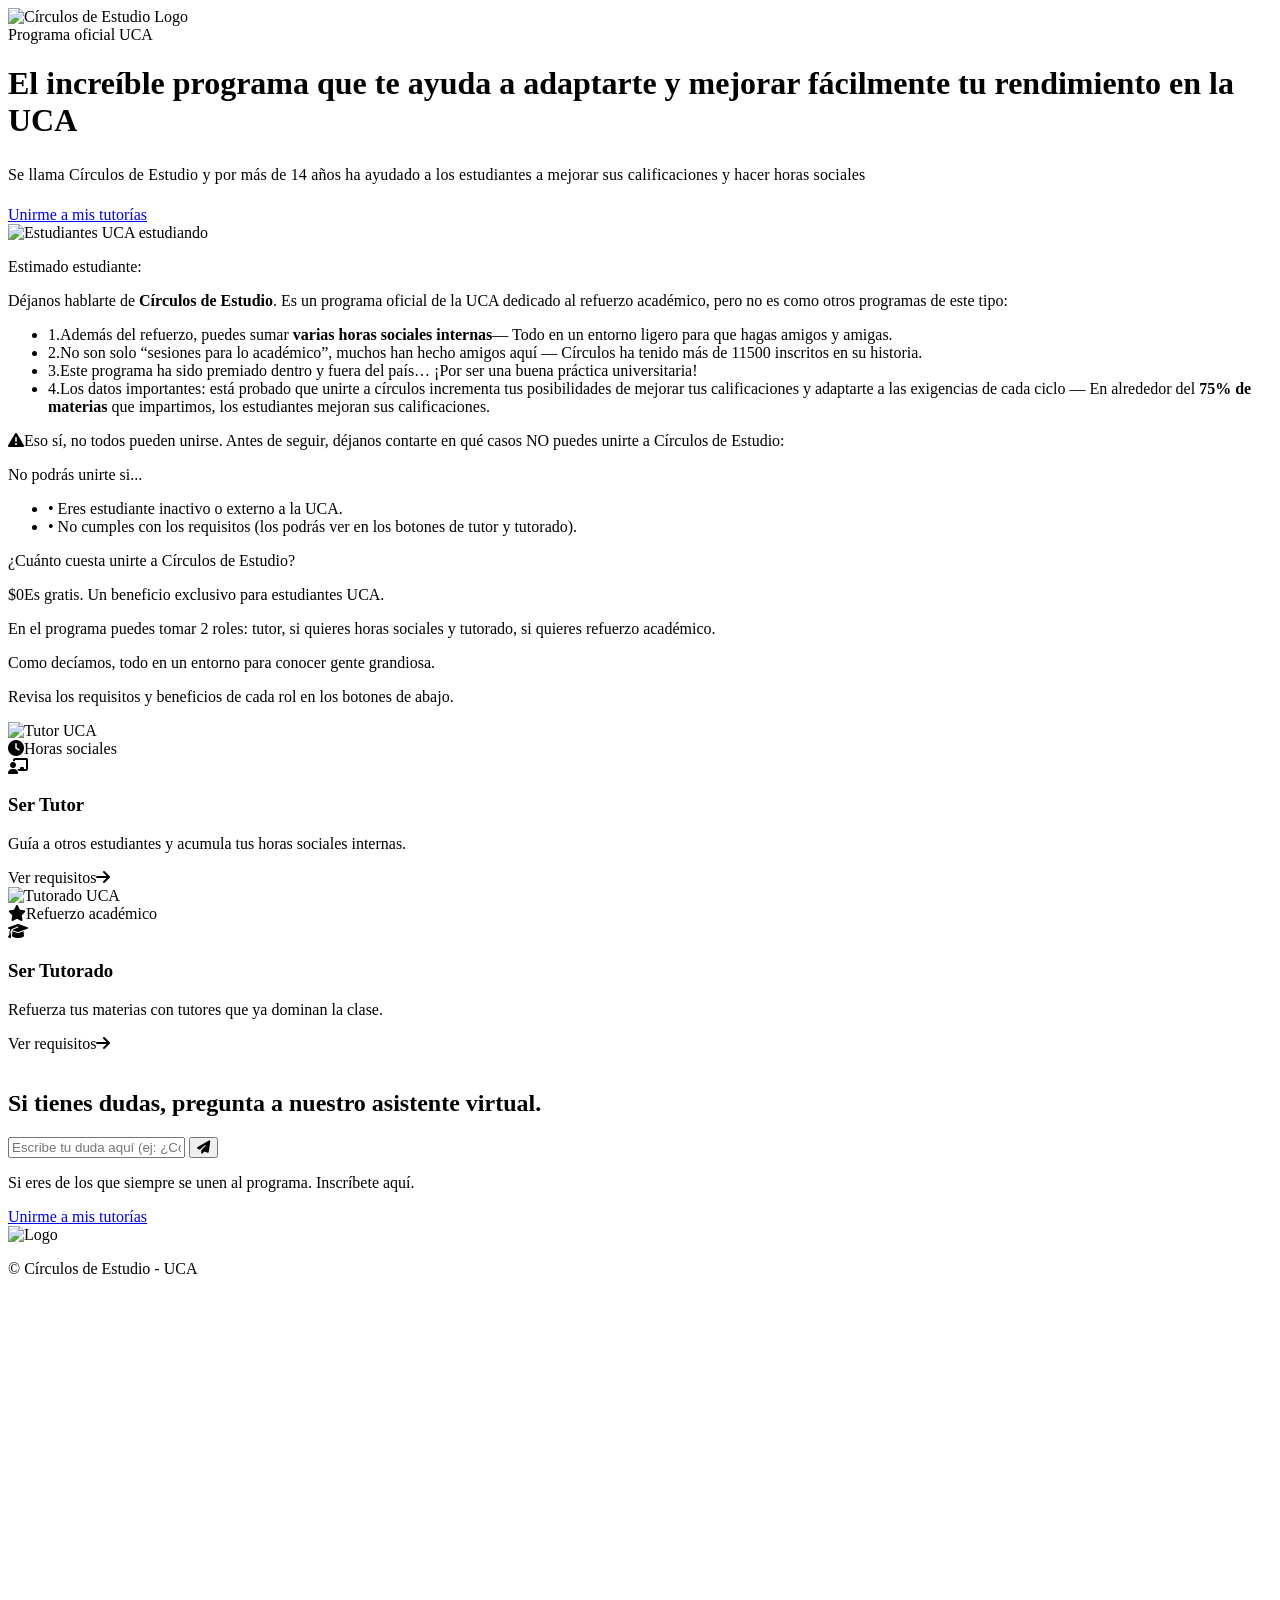
==== commit 0488ade0: "Update index.html" ====
--- a/index.html
+++ b/index.html
@@ -4,6 +4,7 @@
     <meta charset="UTF-8">
     <meta name="viewport" content="width=device-width, initial-scale=1.0">
     <title>Círculos de Estudio | UCA</title>
+    <meta name="gemini-api-key" content="">
     <!-- Favicon -->
     <link rel="icon" type="image/png" href="https://res.cloudinary.com/dc0ggmgm5/image/upload/v1754694223/favicon_le3p33.png">
     
@@ -64,7 +65,7 @@
         }
     </script>
 </head>
-<body class="text-gray-700 antialiased selection:bg-uca-gold selection:text-uca-dark flex flex-col min-h-screen">
+<body class="text-gray-700 antialiased selection:bg-uca-gold selection:text-uca-dark flex flex-col min-h-screen bg-white">
 
     <!-- Navbar -->
     <nav class="fixed w-full z-50 transition-all duration-300 bg-white/90 backdrop-blur-md shadow-sm border-b border-gray-100">
@@ -76,39 +77,31 @@
     </nav>
 
     <!-- Hero Section -->
-    <header class="relative bg-white pt-32 pb-20 lg:pt-40 lg:pb-32 overflow-hidden">
-        <div class="absolute top-0 -left-4 w-72 h-72 bg-uca-gold/10 rounded-full mix-blend-multiply filter blur-xl opacity-70 animate-blob"></div>
-        <div class="absolute top-0 -right-4 w-72 h-72 bg-blue-100 rounded-full mix-blend-multiply filter blur-xl opacity-70 animate-blob animation-delay-2000"></div>
-
-        <div class="max-w-5xl mx-auto px-4 sm:px-6 lg:px-8 text-center relative z-10">
+    <header class="relative overflow-hidden pt-28 pb-16 lg:pt-36 lg:pb-24 bg-gradient-to-b from-uca-lightgold/50 via-white to-white">
+        <div class="absolute top-4 left-8 w-64 h-64 bg-uca-gold/20 rounded-full blur-3xl mix-blend-multiply"></div>
+        <div class="absolute -top-10 right-8 w-72 h-72 bg-blue-100 rounded-full blur-3xl mix-blend-multiply"></div>
+        <div class="absolute bottom-0 left-1/2 -translate-x-1/2 w-[120%] h-32 bg-white"></div>
+
+        <div class="max-w-4xl mx-auto px-4 sm:px-6 lg:px-8 text-center relative z-10">
             <div class="inline-flex items-center gap-2 px-4 py-2 rounded-full bg-white border border-gray-200 shadow-sm mb-8 animate-float">
                 <span class="w-2 h-2 rounded-full bg-green-500 animate-pulse"></span>
-                <span class="text-xs font-bold tracking-wide text-uca-dark uppercase">Un programa Oficial UCA</span>
-            </div>
-            
-            <h1 class="text-5xl lg:text-7xl font-black text-uca-dark mb-6 leading-tight">
-                Te ayudamos con <br>
-                <span class="text-transparent bg-clip-text bg-gradient-to-r from-uca-gold to-yellow-600 relative">
-                    tus calificaciones
-                    <svg class="absolute w-full h-3 -bottom-1 left-0 text-uca-gold opacity-40" viewBox="0 0 200 9" fill="currentColor" xmlns="http://www.w3.org/2000/svg"><path d="M2.00025 5.50002C35.5002 8.00002 160.5 8.00002 198 2.00002" stroke-width="3" stroke-linecap="round"/></svg>
-                </span>
+                <span class="text-xs font-bold tracking-wide text-uca-dark uppercase">Programa oficial UCA</span>
+            </div>
+
+            <h1 class="text-4xl lg:text-6xl font-black text-uca-dark mb-6 leading-tight">
+                El increíble programa que te ayuda a <span class="text-uca-gold">adaptarte y mejorar fácilmente</span> tu rendimiento en la UCA
             </h1>
-            
-            <p class="mt-6 text-xl text-gray-500 max-w-2xl mx-auto font-medium readable-text">
-                Por más de 14 años hemos ayudado a los estudiantes a mejorar sus calificaciones en un entorno ligero y perfecto para hacer amigos
+
+            <p class="mt-6 text-xl text-gray-600 max-w-3xl mx-auto font-semibold readable-text">
+                Se llama <span class="font-extrabold text-uca-dark">Círculos de Estudio</span> y por más de 14 años ha ayudado a los estudiantes a mejorar sus calificaciones y hacer horas sociales
             </p>
 
-            <div class="mt-10 flex justify-center">
-                <a href="#cards-section" class="group relative px-8 py-4 bg-uca-dark text-white font-bold rounded-full shadow-lg hover:shadow-glow hover:-translate-y-1 transition-all duration-300 overflow-hidden">
-                    <span class="relative z-10 flex items-center gap-2">
-                        Comenzar ahora <i class="fa-solid fa-arrow-down group-hover:translate-y-1 transition-transform"></i>
-                    </span>
-                    <div class="absolute inset-0 bg-uca-gold transform scale-x-0 group-hover:scale-x-100 transition-transform origin-left duration-300"></div>
-                </a>
-            </div>
-
-            <div class="mt-16 relative mx-auto max-w-4xl">
-                <div class="absolute inset-0 bg-uca-gold transform rotate-1 rounded-3xl opacity-20 translate-y-4"></div>
+            <div class="mt-8 flex flex-col sm:flex-row gap-3 justify-center">
+                <a href="#roles" class="inline-flex items-center justify-center gap-2 px-7 py-4 rounded-full bg-uca-gold text-uca-dark font-black text-base shadow-[0_10px_30px_rgba(230,182,31,0.45)] hover:shadow-[0_20px_40px_rgba(230,182,31,0.55)] hover:-translate-y-0.5 transition-all duration-300">Unirme a mis tutorías</a>
+            </div>
+
+            <div class="mt-14 relative mx-auto max-w-5xl">
+                <div class="absolute inset-0 bg-uca-gold transform rotate-1 rounded-3xl opacity-15 translate-y-4"></div>
                 <div class="relative rounded-3xl overflow-hidden shadow-2xl border-4 border-white transform hover:scale-[1.01] transition-transform duration-500">
                     <img class="w-full object-cover" src="https://res.cloudinary.com/dc0ggmgm5/image/upload/v1764782484/editable_cuadernillo_wt80a1.png" alt="Estudiantes UCA estudiando">
                 </div>
@@ -116,102 +109,78 @@
         </div>
     </header>
 
-    <!-- Wave Separator 1 -->
-    <div class="w-full overflow-hidden leading-[0]">
-        <svg class="relative block w-[calc(100%+1.3px)] h-[80px]" data-name="Layer 1" xmlns="http://www.w3.org/2000/svg" viewBox="0 0 1200 120" preserveAspectRatio="none">
-            <path d="M321.39,56.44c58-10.79,114.16-30.13,172-41.86,82.39-16.72,168.19-17.73,250.45-.39C823.78,31,906.67,72,985.66,92.83c70.05,18.48,146.53,26.09,214.34,3V0H0V27.35A600.21,600.21,0,0,0,321.39,56.44Z" class="fill-white"></path>
-        </svg>
-    </div>
-
-    <!-- Main Content -->
-    <section id="knowledge-base" class="py-12 bg-gray-50 relative">
-        <div class="max-w-3xl mx-auto px-6 lg:px-8">
-            <div class="bg-white p-8 rounded-3xl shadow-soft border border-gray-100 mb-12 relative overflow-hidden">
-                <div class="absolute top-0 left-0 w-2 h-full bg-uca-gold"></div>
-                <i class="fa-solid fa-quote-left text-uca-gold/10 text-6xl absolute top-4 left-6 z-0"></i>
-                <p class="relative z-10 text-2xl text-uca-dark font-semibold italic text-center leading-relaxed">
-                    "Hacer esto bien desde el principio es como quitarte de encima una mochila pesada: te da <span class="text-uca-gold">paz y libertad</span>."
-                </p>
-            </div>
-
-            <div class="space-y-8 text-lg text-gray-600 readable-text">
-                <p>Si te faltan <strong class="text-uca-dark">horas sociales internas</strong> o necesitas mejorar tus calificaciones, entonces <span class="font-bold text-uca-gold">Círculos de Estudio</span> es tu lugar. Es útil para todos, pero <span class="highlight">vital si eres de primer o segundo año</span>.</p>
-                <p>Para graduarse nadie puede llegar con calificaciones bajas o sin haber completado las horas. <strong class="text-uca-dark">Evitar estas situaciones es justo lo que te ofrece la UCA con este programa.</strong></p>
-            </div>
-
-            <div class="grid grid-cols-2 gap-4 mt-12 mb-16">
-                <div class="bg-uca-dark text-white rounded-3xl p-6 text-center transform hover:-translate-y-1 transition-transform">
-                    <div class="text-4xl lg:text-5xl font-black text-uca-gold mb-1 counter">+11k</div>
-                    <div class="text-xs lg:text-sm font-bold opacity-80 uppercase tracking-widest">Inscripciones</div>
-                </div>
-                <div class="bg-white text-uca-dark border border-gray-200 rounded-3xl p-6 text-center transform hover:-translate-y-1 transition-transform shadow-sm">
-                    <div class="text-4xl lg:text-5xl font-black text-uca-gold mb-1">90%</div>
-                    <div class="text-xs lg:text-sm font-bold opacity-60 uppercase tracking-widest">Satisfacción</div>
-                </div>
-            </div>
-
-            <div class="bg-red-50 rounded-3xl p-8 border border-red-100 mb-12">
-                <h3 class="text-xl font-bold text-red-800 mb-4 flex items-center"><i class="fa-solid fa-circle-exclamation mr-2"></i> Importante: No podrás unirte si...</h3>
-                <ul class="space-y-3">
-                    <li class="flex items-center text-red-700"><span class="w-2 h-2 bg-red-400 rounded-full mr-3"></span> Eres estudiante inactivo o externo a la UCA.</li>
-                    <li class="flex items-center text-red-700"><span class="w-2 h-2 bg-red-400 rounded-full mr-3"></span> No cumples con los requisitos.</li>
-                </ul>
-            </div>
-
-            <div class="flex items-center justify-between bg-white border border-green-100 rounded-3xl p-8 shadow-sm">
-                <div>
-                    <h4 class="text-xl font-bold text-gray-800">Costo de inscripción</h4>
-                    <p class="text-green-600 font-medium">Beneficio exclusivo UCA</p>
-                </div>
-                <div class="text-5xl font-black text-green-500 tracking-tighter">$0</div>
-            </div>
-        </div>
-    </section>
-
-    <!-- Wave Separator 2 -->
-    <div class="w-full overflow-hidden leading-[0] bg-gray-50">
-        <svg class="relative block w-[calc(100%+1.3px)] h-[80px]" xmlns="http://www.w3.org/2000/svg" viewBox="0 0 1200 120" preserveAspectRatio="none">
-            <path d="M985.66,92.83C906.67,72,823.78,31,743.84,14.19c-82.26-17.34-168.06-16.33-250.45.39-57.84,11.73-114,31.07-172,41.86A600.21,600.21,0,0,1,0,27.35V120H1200V95.8C1132.19,118.92,1055.71,111.31,985.66,92.83Z" class="fill-white"></path>
-        </svg>
-    </div>
-
-    <!-- Cards Section -->
-    <section id="cards-section" class="py-20 bg-white relative">
-        <div class="max-w-7xl mx-auto px-4 sm:px-6 lg:px-8 relative z-10">
-            <div class="text-center mb-16">
-                <span class="text-uca-gold font-bold uppercase tracking-wider text-sm mb-2 block">Tu próximo paso</span>
-                <h2 class="text-4xl font-black text-uca-dark">Elige tu camino</h2>
-                <div class="w-20 h-1 bg-uca-gold mx-auto mt-6 rounded-full"></div>
-            </div>
-
-            <div class="grid grid-cols-1 md:grid-cols-2 gap-8 lg:gap-12 max-w-5xl mx-auto">
-                <!-- Tutor Card -->
+    <!-- Copy & Details -->
+    <section id="copy-block" data-site-copy class="relative py-16 bg-gray-50">
+        <div class="absolute top-0 right-8 w-36 h-36 bg-uca-gold/20 rounded-full blur-3xl"></div>
+        <div class="max-w-4xl mx-auto px-5 sm:px-6 lg:px-8">
+            <div class="space-y-8 lg:space-y-10">
+                <article class="bg-white p-8 rounded-[24px] shadow-soft border border-gray-100 space-y-6 reading-column">
+                    <div class="flex items-center gap-3">
+                        <span class="w-2 h-2 bg-uca-gold rounded-full"></span>
+                        <p class="text-xs font-bold uppercase tracking-[0.25em] text-uca-dark">Estimado estudiante:</p>
+                    </div>
+                    <p class="text-lg text-gray-700 leading-relaxed">
+                        Déjanos hablarte de <strong class="text-uca-dark">Círculos de Estudio</strong>. Es un programa oficial de la UCA dedicado al refuerzo académico, pero no es como otros programas de este tipo:
+                    </p>
+                    <ul class="space-y-4 list-none text-lg text-gray-700">
+                        <li class="flex gap-3"><span class="font-black text-uca-gold">1.</span><span>Además del refuerzo, puedes sumar <strong class="text-uca-dark">varias horas sociales internas</strong>— Todo en un entorno ligero para que hagas amigos y amigas.</span></li>
+                        <li class="flex gap-3"><span class="font-black text-uca-gold">2.</span><span>No son solo “sesiones para lo académico”, muchos han hecho amigos aquí — <span class="font-semibold text-uca-dark">Círculos ha tenido más de 11500 inscritos</span> en su historia.</span></li>
+                        <li class="flex gap-3"><span class="font-black text-uca-gold">3.</span><span>Este programa ha sido premiado dentro y fuera del país… ¡Por ser una <span class="underline decoration-uca-gold decoration-2">buena práctica universitaria</span>!</span></li>
+                        <li class="flex gap-3"><span class="font-black text-uca-gold">4.</span><span>Los datos importantes: está probado que unirte a círculos incrementa tus posibilidades de mejorar tus calificaciones y adaptarte a las exigencias de cada ciclo — En alrededor del <strong class="text-uca-dark">75% de materias</strong> que impartimos, los estudiantes mejoran sus calificaciones.</span></li>
+                    </ul>
+                    <div class="bg-red-50 border border-red-200 rounded-2xl p-6 space-y-3 shadow-soft">
+                        <p class="text-red-900 font-semibold flex items-start gap-2"><i class="fa-solid fa-triangle-exclamation text-red-600 mt-1"></i><span>Eso sí, no todos pueden unirse. Antes de seguir, déjanos contarte en qué casos <span class="underline decoration-uca-gold decoration-2 font-bold text-uca-dark">NO</span> puedes unirte a Círculos de Estudio:</span></p>
+                        <p class="text-red-800 font-bold">No podrás unirte si...</p>
+                        <ul class="space-y-2 list-none text-red-800">
+                            <li>• Eres estudiante inactivo o externo a la UCA.</li>
+                            <li>• No cumples con los requisitos (los podrás ver en los botones de tutor y tutorado).</li>
+                        </ul>
+                    </div>
+                </article>
+
+                <div class="bg-white p-8 rounded-[24px] shadow-soft border border-gray-100 reading-column">
+                    <p class="text-xl font-black text-uca-dark mb-3">¿Cuánto cuesta unirte a Círculos de Estudio?</p>
+                    <p class="text-lg text-gray-700 leading-relaxed flex items-baseline gap-3"><span class="text-4xl font-black text-[#003C71]">$0</span><span class="text-[#003C71]">Es gratis. Un beneficio exclusivo para estudiantes UCA.</span></p>
+                </div>
+
+                <div class="bg-white p-8 rounded-[24px] shadow-soft border border-gray-100 space-y-4 reading-column">
+                    <p class="text-lg text-gray-700 leading-relaxed">En el programa puedes tomar 2 roles: tutor, si quieres horas sociales y tutorado, si quieres refuerzo académico.</p>
+                    <p class="text-lg text-gray-700 leading-relaxed">Como decíamos, todo en un entorno para conocer gente grandiosa.</p>
+                    <p class="text-lg text-gray-700 leading-relaxed">Revisa los requisitos y beneficios de cada rol en los botones de abajo.</p>
+                </div>
+            </div>
+        </div>
+    </section>
+
+    <!-- Roles Cards -->
+    <section id="roles" class="py-14 bg-white">
+        <div class="max-w-4xl mx-auto px-5 sm:px-6 lg:px-8">
+            <div class="grid grid-cols-1 md:grid-cols-2 gap-8 lg:gap-12">
                 <div onclick="toggleModal('modal-tutor')" class="group cursor-pointer rounded-[2rem] bg-white border border-gray-100 shadow-xl hover:shadow-2xl hover:border-uca-gold/30 transition-all duration-300 transform hover:-translate-y-2 overflow-hidden flex flex-col h-full relative">
                     <div class="h-64 overflow-hidden relative">
                         <div class="absolute inset-0 bg-uca-dark/20 group-hover:bg-transparent transition-colors z-10"></div>
                         <img src="https://res.cloudinary.com/dc0ggmgm5/image/upload/v1754698413/la_tutora_arxqmk.png" alt="Tutor UCA" class="w-full h-full object-cover transform group-hover:scale-110 transition-transform duration-700">
-                        <div class="absolute top-4 left-4 z-20"><span class="bg-white/90 backdrop-blur text-uca-dark text-xs font-bold px-4 py-2 rounded-full shadow-sm flex items-center gap-2"><i class="fa-solid fa-clock text-uca-gold"></i>Ganar mis horas Sociales</span></div>
+                        <div class="absolute top-4 left-4 z-20"><span class="bg-white/90 backdrop-blur text-uca-dark text-xs font-bold px-4 py-2 rounded-full shadow-sm flex items-center gap-2"><i class="fa-solid fa-clock text-uca-gold"></i>Horas sociales</span></div>
                     </div>
                     <div class="p-8 flex-1 flex flex-col relative">
                         <div class="absolute -top-10 right-8 w-16 h-16 bg-uca-gold rounded-2xl flex items-center justify-center text-uca-dark text-2xl shadow-lg transform rotate-3 group-hover:rotate-12 transition-transform"><i class="fa-solid fa-chalkboard-user"></i></div>
                         <h3 class="text-2xl font-bold text-uca-dark mb-3">Ser Tutor</h3>
-                        <p class="text-gray-500 leading-relaxed mb-6">Comparte lo que sabes. Ideal si buscas completar tus horas en un ambiente donde harás amigos.</p>
-                        <div class="mt-auto pt-4 border-t border-gray-100 flex items-center justify-between text-uca-gold font-bold"><span>Ver detalles</span><i class="fa-solid fa-arrow-right transform group-hover:translate-x-2 transition-transform"></i></div>
-                    </div>
-                </div>
-
-                <!-- Tutorado Card -->
+                        <p class="text-gray-500 leading-relaxed mb-6">Guía a otros estudiantes y acumula tus horas sociales internas.</p>
+                        <div class="mt-auto pt-4 border-t border-gray-100 flex items-center justify-between text-uca-gold font-bold"><span>Ver requisitos</span><i class="fa-solid fa-arrow-right transform group-hover:translate-x-2 transition-transform"></i></div>
+                    </div>
+                </div>
+
                 <div onclick="toggleModal('modal-tutorado')" class="group cursor-pointer rounded-[2rem] bg-white border border-gray-100 shadow-xl hover:shadow-2xl hover:border-uca-gold/30 transition-all duration-300 transform hover:-translate-y-2 overflow-hidden flex flex-col h-full relative">
                     <div class="h-64 overflow-hidden relative">
                         <div class="absolute inset-0 bg-uca-dark/20 group-hover:bg-transparent transition-colors z-10"></div>
                         <img src="https://res.cloudinary.com/dc0ggmgm5/image/upload/v1754698413/img_1_ikqup2.png" alt="Tutorado UCA" class="w-full h-full object-cover transform group-hover:scale-110 transition-transform duration-700">
-                        <div class="absolute top-4 left-4 z-20"><span class="bg-white/90 backdrop-blur text-uca-dark text-xs font-bold px-4 py-2 rounded-full shadow-sm flex items-center gap-2"><i class="fa-solid fa-star text-uca-gold"></i>Mejorar mis calificaciones</span></div>
+                        <div class="absolute top-4 left-4 z-20"><span class="bg-white/90 backdrop-blur text-uca-dark text-xs font-bold px-4 py-2 rounded-full shadow-sm flex items-center gap-2"><i class="fa-solid fa-star text-uca-gold"></i>Refuerzo académico</span></div>
                     </div>
                     <div class="p-8 flex-1 flex flex-col relative">
                         <div class="absolute -top-10 right-8 w-16 h-16 bg-uca-dark rounded-2xl flex items-center justify-center text-white text-2xl shadow-lg transform -rotate-3 group-hover:-rotate-12 transition-transform"><i class="fa-solid fa-graduation-cap"></i></div>
                         <h3 class="text-2xl font-bold text-uca-dark mb-3">Ser Tutorado</h3>
-                        <p class="text-gray-500 leading-relaxed mb-6">Recibe el apoyo que necesitas. Ideal si buscas mejorar tus notas y estudiar en grupo.</p>
-                        <div class="mt-auto pt-4 border-t border-gray-100 flex items-center justify-between text-uca-dark font-bold group-hover:text-uca-gold transition-colors"><span>Ver detalles</span><i class="fa-solid fa-arrow-right transform group-hover:translate-x-2 transition-transform"></i></div>
+                        <p class="text-gray-500 leading-relaxed mb-6">Refuerza tus materias con tutores que ya dominan la clase.</p>
+                        <div class="mt-auto pt-4 border-t border-gray-100 flex items-center justify-between text-uca-dark font-bold group-hover:text-uca-gold transition-colors"><span>Ver requisitos</span><i class="fa-solid fa-arrow-right transform group-hover:translate-x-2 transition-transform"></i></div>
                     </div>
                 </div>
             </div>
@@ -219,15 +188,14 @@
     </section>
 
     <!-- AI Assistant Section -->
-    <section class="py-16 bg-uca-lightgold/30">
+    <section class="py-16 bg-uca-lightgold/30" id="asistente">
         <div class="max-w-3xl mx-auto px-4 sm:px-6 lg:px-8">
             <div class="bg-white rounded-[2rem] shadow-soft overflow-hidden border border-white">
                 <div class="p-8 md:p-10">
-                    <div class="flex items-center gap-4 mb-6">
+                    <div class="flex items-start gap-4 mb-6">
                         <div class="w-12 h-12 rounded-full bg-gradient-to-tr from-uca-gold to-yellow-300 flex items-center justify-center text-white text-xl shadow-md"><i class="fa-solid fa-sparkles"></i></div>
                         <div>
-                            <h2 class="text-2xl font-bold text-uca-dark">Asistente Virtual</h2>
-                            <p class="text-gray-500 text-sm">Resuelve tus dudas al instante</p>
+                            <h2 class="text-2xl font-bold text-uca-dark leading-snug">Si tienes dudas, pregunta a nuestro asistente virtual.</h2>
                         </div>
                     </div>
                     <div class="relative group">
@@ -246,13 +214,11 @@
     </section>
 
     <!-- Final CTA -->
-    <section class="bg-uca-dark py-20 mt-auto relative overflow-hidden">
+    <section id="cta-final" class="bg-uca-dark py-16 mt-auto relative overflow-hidden">
         <div class="absolute inset-0 opacity-10" style="background-image: radial-gradient(#E6B61F 1px, transparent 1px); background-size: 30px 30px;"></div>
         <div class="max-w-4xl mx-auto px-4 text-center relative z-10">
-            <h2 class="text-3xl md:text-4xl font-black text-white mb-6">¿Listo para ser parte?</h2>
-            <p class="text-gray-400 mb-10 text-lg">Únete a una de las comunidades más grandes de la universidad.</p>
-            <a href="https://portal.uca.edu.sv" target="_blank" class="inline-flex items-center gap-3 bg-uca-gold text-uca-dark font-black text-lg px-10 py-5 rounded-full shadow-[0_0_20px_rgba(230,182,31,0.4)] hover:shadow-[0_0_40px_rgba(230,182,31,0.6)] hover:scale-105 transition-all duration-300"><span>Ir al Portal de Estudiantes</span><i class="fa-solid fa-external-link-alt"></i></a>
-            <p class="mt-8 text-sm text-gray-500 font-medium bg-black/20 inline-block px-4 py-1 rounded-full border border-white/5"><i class="fa-solid fa-circle-info mr-2"></i> P.D. Solo podrás unirte si el periodo de inscripción está activo.</p>
+            <p class="text-2xl md:text-3xl font-black text-white mb-8 leading-relaxed">Si eres de los que siempre se unen al programa. Inscríbete aquí.</p>
+            <a href="https://portal.uca.edu.sv" target="_blank" class="inline-flex items-center gap-3 bg-uca-gold text-uca-dark font-black text-lg px-10 py-5 rounded-full shadow-[0_0_20px_rgba(230,182,31,0.4)] hover:shadow-[0_0_40px_rgba(230,182,31,0.6)] hover:scale-105 transition-all duration-300">Unirme a mis tutorías</a>
         </div>
     </section>
 
@@ -260,12 +226,11 @@
     <footer class="bg-black py-10 border-t border-white/10">
         <div class="max-w-7xl mx-auto px-4 sm:px-6 lg:px-8 flex flex-col md:flex-row justify-between items-center gap-6">
             <div class="opacity-50 hover:opacity-100 transition-opacity duration-300"><img src="https://res.cloudinary.com/dc0ggmgm5/image/upload/v1764782384/base_transparente_vnkesb.svg" alt="Logo" class="h-8 grayscale invert"></div>
-            <p class="text-gray-600 text-sm font-medium">© Círculos de Estudio - UCA</p>
+            <p class="text-gray-500 text-sm font-medium">© Círculos de Estudio - UCA</p>
         </div>
     </footer>
 
     <!-- MODALS -->
-    <!-- Tutor Modal -->
     <div id="modal-tutor" class="modal fixed inset-0 flex items-center justify-center p-4">
         <div class="absolute inset-0 bg-uca-dark/60 backdrop-blur-sm" onclick="toggleModal('modal-tutor')"></div>
         <div class="modal-content bg-white rounded-3xl shadow-2xl w-full max-w-3xl relative overflow-hidden flex flex-col max-h-[90vh]">
@@ -287,13 +252,12 @@
                             <li class="flex items-start"><i class="fa-solid fa-check-circle text-green-500 mt-1 mr-3 text-lg"></i> <span class="flex-1">Disponibilidad de tiempo.</span></li>
                         </ul>
                     </div>
-                    <div class="text-center pt-4"><a href="https://portal.uca.edu.sv" target="_blank" class="inline-block w-full md:w-auto bg-uca-dark text-white font-bold py-4 px-12 rounded-full hover:shadow-lg hover:bg-black transition-all transform hover:-translate-y-1">Ir a Inscribirme al Portal</a></div>
+                    <div class="text-center pt-4"><a href="https://portal.uca.edu.sv" target="_blank" class="inline-block w-full md:w-auto bg-uca-dark text-white font-bold py-4 px-12 rounded-full hover:shadow-lg hover:bg-black transition-all transform hover:-translate-y-1">Ir a inscribirme al portal</a></div>
                 </div>
             </div>
         </div>
     </div>
 
-    <!-- Tutorado Modal -->
     <div id="modal-tutorado" class="modal fixed inset-0 flex items-center justify-center p-4">
         <div class="absolute inset-0 bg-uca-dark/60 backdrop-blur-sm" onclick="toggleModal('modal-tutorado')"></div>
         <div class="modal-content bg-white rounded-3xl shadow-2xl w-full max-w-3xl relative overflow-hidden flex flex-col max-h-[90vh]">
@@ -315,13 +279,13 @@
                         </ul>
                     </div>
                     <p class="text-sm text-gray-400 mb-8 text-center bg-gray-50 py-2 rounded-lg">Nota: Los horarios dependen de la disponibilidad de los tutores.</p>
-                    <div class="text-center pt-4"><a href="https://portal.uca.edu.sv" target="_blank" class="inline-block w-full md:w-auto bg-uca-gold text-uca-dark font-bold py-4 px-12 rounded-full hover:shadow-lg hover:bg-yellow-400 transition-all transform hover:-translate-y-1">Buscar Tutorías en el Portal</a></div>
+                    <div class="text-center pt-4"><a href="https://portal.uca.edu.sv" target="_blank" class="inline-block w-full md:w-auto bg-uca-gold text-uca-dark font-bold py-4 px-12 rounded-full hover:shadow-lg hover:bg-yellow-400 transition-all transform hover:-translate-y-1">Buscar tutorías en el portal</a></div>
                 </div>
             </div>
         </div>
     </div>
 
     <!-- Script Principal (Externo) -->
-    <script src="script.js" defer></script>
+    <script src="app.js" defer></script>
 </body>
 </html>
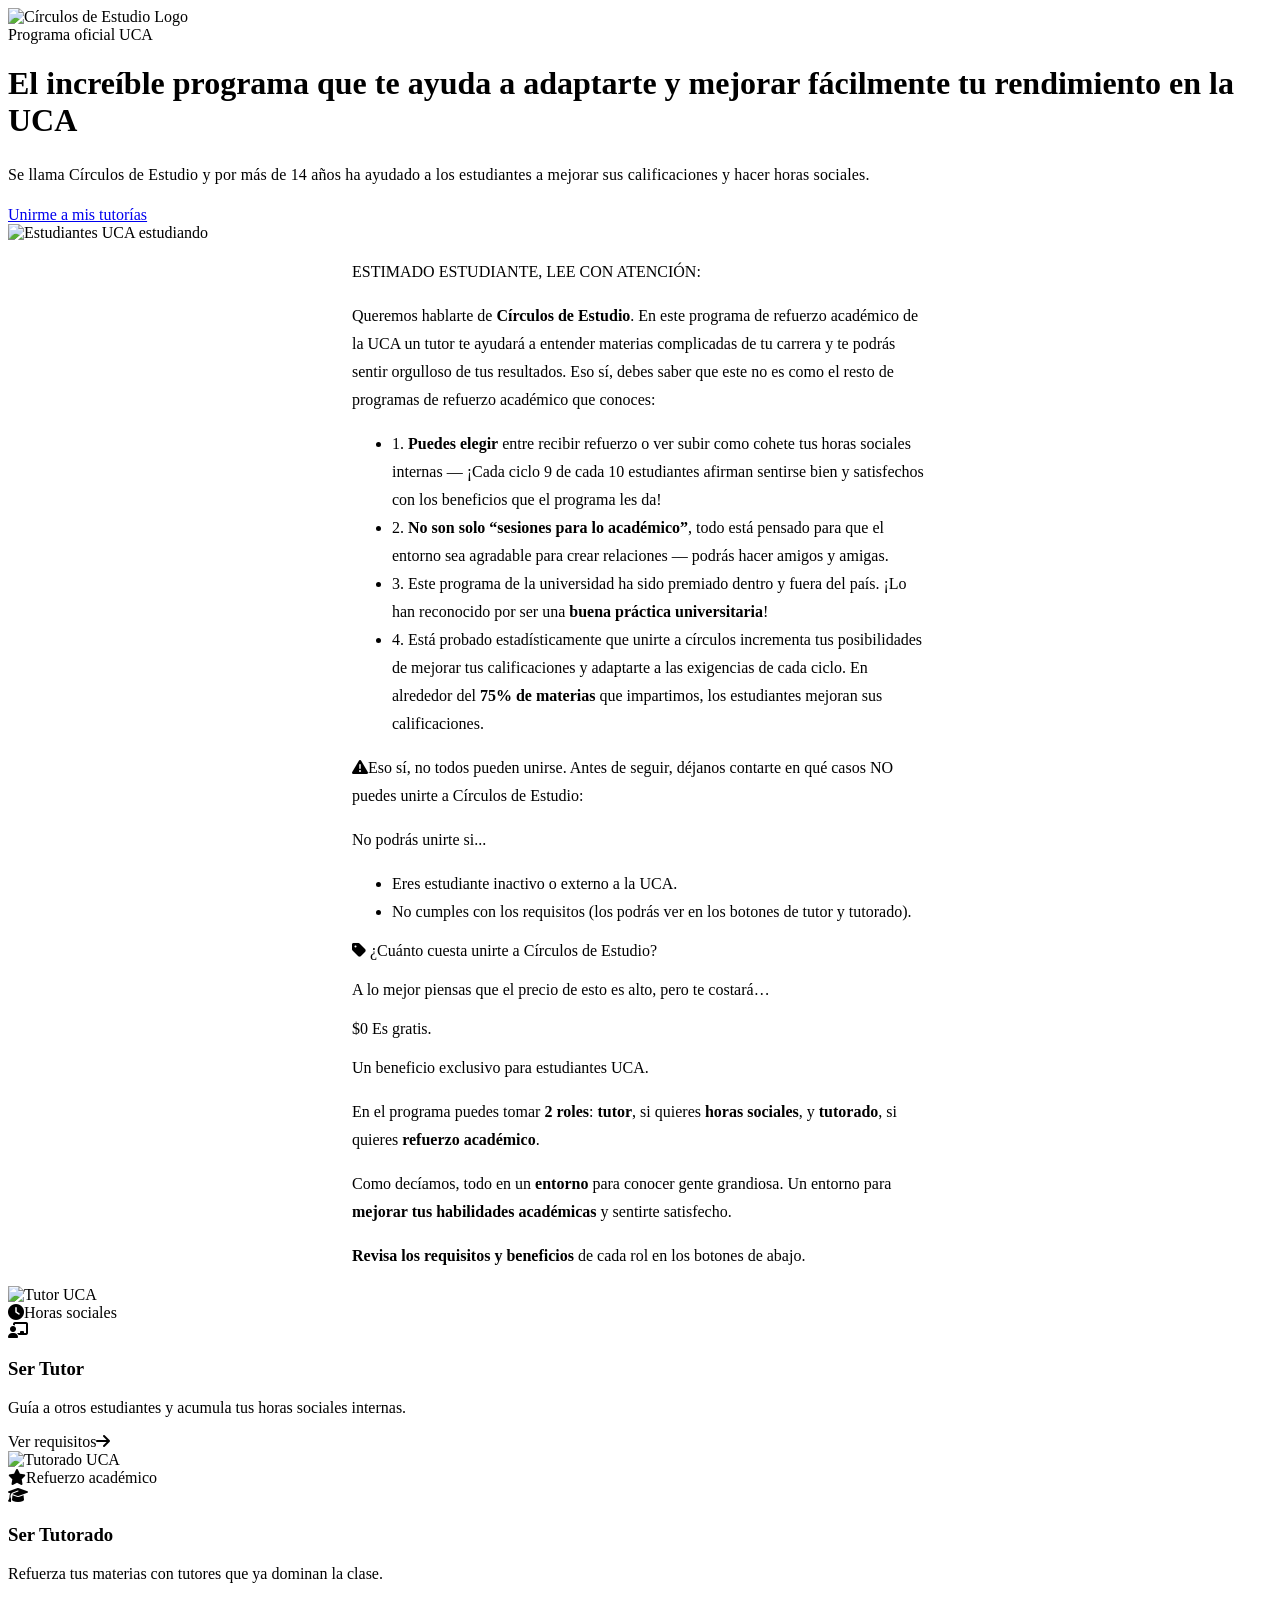
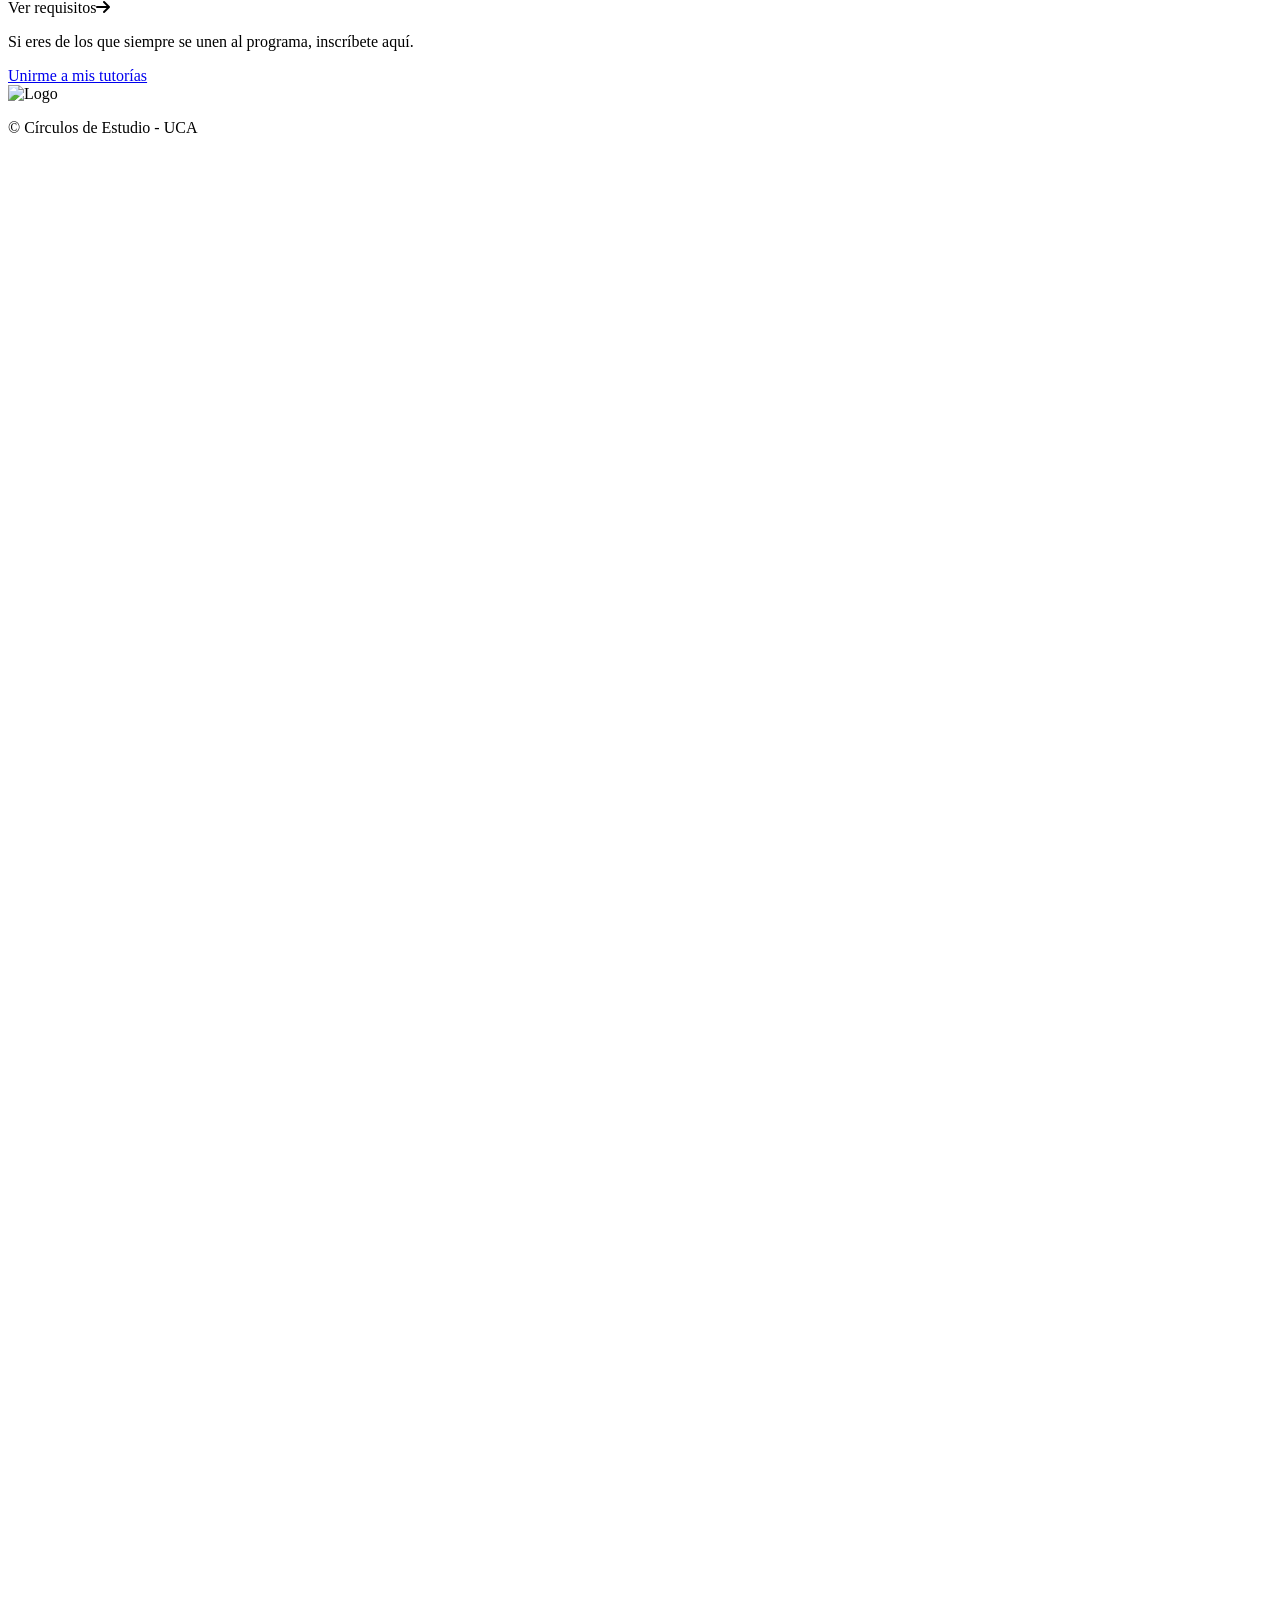
==== commit 2815c25b: "Update index.html" ====
--- a/index.html
+++ b/index.html
@@ -3,8 +3,7 @@
 <head>
     <meta charset="UTF-8">
     <meta name="viewport" content="width=device-width, initial-scale=1.0">
-    <title>Círculos de Estudio | UCA</title>
-    <meta name="gemini-api-key" content="">
+    <title>C&iacute;rculos de Estudio | UCA</title>
     <!-- Favicon -->
     <link rel="icon" type="image/png" href="https://res.cloudinary.com/dc0ggmgm5/image/upload/v1754694223/favicon_le3p33.png">
     
@@ -22,7 +21,7 @@
     <!-- Tailwind CSS (CDN) -->
     <script src="https://cdn.tailwindcss.com"></script>
     
-    <!-- Configuración de Tailwind -->
+    <!-- Configuraci&oacute;n de Tailwind -->
     <script>
         tailwind.config = {
             theme: {
@@ -71,7 +70,7 @@
     <nav class="fixed w-full z-50 transition-all duration-300 bg-white/90 backdrop-blur-md shadow-sm border-b border-gray-100">
         <div class="max-w-7xl mx-auto px-4 sm:px-6 lg:px-8">
             <div class="flex justify-center h-20 items-center">
-                <img src="https://res.cloudinary.com/dc0ggmgm5/image/upload/v1764782384/base_transparente_vnkesb.svg" alt="Círculos de Estudio Logo" class="h-12 w-auto hover:scale-105 transition-transform duration-300 cursor-pointer" onclick="window.scrollTo(0,0)">
+                <img src="https://res.cloudinary.com/dc0ggmgm5/image/upload/v1764782384/base_transparente_vnkesb.svg" alt="C&iacute;rculos de Estudio Logo" class="h-12 w-auto hover:scale-105 transition-transform duration-300 cursor-pointer" onclick="window.scrollTo(0,0)">
             </div>
         </div>
     </nav>
@@ -84,20 +83,20 @@
 
         <div class="max-w-4xl mx-auto px-4 sm:px-6 lg:px-8 text-center relative z-10">
             <div class="inline-flex items-center gap-2 px-4 py-2 rounded-full bg-white border border-gray-200 shadow-sm mb-8 animate-float">
-                <span class="w-2 h-2 rounded-full bg-green-500 animate-pulse"></span>
+                <span class="w-2 h-2 rounded-full bg-[#003C71] animate-pulse"></span>
                 <span class="text-xs font-bold tracking-wide text-uca-dark uppercase">Programa oficial UCA</span>
             </div>
 
             <h1 class="text-4xl lg:text-6xl font-black text-uca-dark mb-6 leading-tight">
-                El increíble programa que te ayuda a <span class="text-uca-gold">adaptarte y mejorar fácilmente</span> tu rendimiento en la UCA
+                El incre&iacute;ble programa que te ayuda a <span class="text-uca-gold">adaptarte y mejorar f&aacute;cilmente</span> tu rendimiento en la UCA
             </h1>
 
             <p class="mt-6 text-xl text-gray-600 max-w-3xl mx-auto font-semibold readable-text">
-                Se llama <span class="font-extrabold text-uca-dark">Círculos de Estudio</span> y por más de 14 años ha ayudado a los estudiantes a mejorar sus calificaciones y hacer horas sociales
+                Se llama <span class="font-extrabold text-uca-dark">C&iacute;rculos de Estudio</span> y por m&aacute;s de 14 a&ntilde;os ha ayudado a los estudiantes a mejorar sus calificaciones y hacer horas sociales.
             </p>
 
             <div class="mt-8 flex flex-col sm:flex-row gap-3 justify-center">
-                <a href="#roles" class="inline-flex items-center justify-center gap-2 px-7 py-4 rounded-full bg-uca-gold text-uca-dark font-black text-base shadow-[0_10px_30px_rgba(230,182,31,0.45)] hover:shadow-[0_20px_40px_rgba(230,182,31,0.55)] hover:-translate-y-0.5 transition-all duration-300">Unirme a mis tutorías</a>
+                <a href="#roles" class="inline-flex items-center justify-center gap-2 px-7 py-4 rounded-full bg-uca-gold text-uca-dark font-black text-base shadow-[0_10px_30px_rgba(230,182,31,0.45)] hover:shadow-[0_20px_40px_rgba(230,182,31,0.55)] hover:-translate-y-0.5 transition-all duration-300">Unirme a mis tutor&iacute;as</a>
             </div>
 
             <div class="mt-14 relative mx-auto max-w-5xl">
@@ -116,37 +115,60 @@
             <div class="space-y-8 lg:space-y-10">
                 <article class="bg-white p-8 rounded-[24px] shadow-soft border border-gray-100 space-y-6 reading-column">
                     <div class="flex items-center gap-3">
-                        <span class="w-2 h-2 bg-uca-gold rounded-full"></span>
-                        <p class="text-xs font-bold uppercase tracking-[0.25em] text-uca-dark">Estimado estudiante:</p>
+                        <span class="w-3 h-3 bg-uca-gold rounded-full shadow-soft"></span>
+                        <p class="text-xs font-black uppercase tracking-[0.25em] text-uca-dark">ESTIMADO ESTUDIANTE, LEE CON ATENCI&Oacute;N:</p>
                     </div>
                     <p class="text-lg text-gray-700 leading-relaxed">
-                        Déjanos hablarte de <strong class="text-uca-dark">Círculos de Estudio</strong>. Es un programa oficial de la UCA dedicado al refuerzo académico, pero no es como otros programas de este tipo:
+                        Queremos hablarte de <strong class="text-uca-dark">C&iacute;rculos de Estudio</strong>. En este programa de refuerzo acad&eacute;mico de la UCA un tutor te ayudar&aacute; a entender materias complicadas de tu carrera y te podr&aacute;s sentir orgulloso de tus resultados. Eso s&iacute;, debes saber que este no es como el resto de programas de refuerzo acad&eacute;mico que conoces:
                     </p>
                     <ul class="space-y-4 list-none text-lg text-gray-700">
-                        <li class="flex gap-3"><span class="font-black text-uca-gold">1.</span><span>Además del refuerzo, puedes sumar <strong class="text-uca-dark">varias horas sociales internas</strong>— Todo en un entorno ligero para que hagas amigos y amigas.</span></li>
-                        <li class="flex gap-3"><span class="font-black text-uca-gold">2.</span><span>No son solo “sesiones para lo académico”, muchos han hecho amigos aquí — <span class="font-semibold text-uca-dark">Círculos ha tenido más de 11500 inscritos</span> en su historia.</span></li>
-                        <li class="flex gap-3"><span class="font-black text-uca-gold">3.</span><span>Este programa ha sido premiado dentro y fuera del país… ¡Por ser una <span class="underline decoration-uca-gold decoration-2">buena práctica universitaria</span>!</span></li>
-                        <li class="flex gap-3"><span class="font-black text-uca-gold">4.</span><span>Los datos importantes: está probado que unirte a círculos incrementa tus posibilidades de mejorar tus calificaciones y adaptarte a las exigencias de cada ciclo — En alrededor del <strong class="text-uca-dark">75% de materias</strong> que impartimos, los estudiantes mejoran sus calificaciones.</span></li>
+                        <li class="flex gap-3 items-start">
+                            <span class="mt-1 inline-flex items-center justify-center w-9 h-9 rounded-full bg-uca-gold text-uca-dark font-black shadow-soft">1.</span>
+                            <span class="leading-relaxed"><strong>Puedes elegir</strong> entre recibir refuerzo o ver subir como cohete tus horas sociales internas &mdash; &iexcl;Cada ciclo 9 de cada 10 estudiantes afirman sentirse bien y satisfechos con los beneficios que el programa les da!</span>
+                        </li>
+                        <li class="flex gap-3 items-start">
+                            <span class="mt-1 inline-flex items-center justify-center w-9 h-9 rounded-full bg-uca-gold text-uca-dark font-black shadow-soft">2.</span>
+                            <span class="leading-relaxed"><strong>No son solo &ldquo;sesiones para lo acad&eacute;mico&rdquo;</strong>, todo est&aacute; pensado para que el entorno sea agradable para crear relaciones &mdash; podr&aacute;s hacer amigos y amigas.</span>
+                        </li>
+                        <li class="flex gap-3 items-start">
+                            <span class="mt-1 inline-flex items-center justify-center w-9 h-9 rounded-full bg-uca-gold text-uca-dark font-black shadow-soft">3.</span>
+                            <span class="leading-relaxed">Este programa de la universidad ha sido premiado dentro y fuera del pa&iacute;s. &iexcl;Lo han reconocido por ser una <strong>buena pr&aacute;ctica universitaria</strong>!</span>
+                        </li>
+                        <li class="flex gap-3 items-start">
+                            <span class="mt-1 inline-flex items-center justify-center w-9 h-9 rounded-full bg-uca-gold text-uca-dark font-black shadow-soft">4.</span>
+                            <span class="leading-relaxed">Est&aacute; probado estad&iacute;sticamente que unirte a c&iacute;rculos incrementa tus posibilidades de mejorar tus calificaciones y adaptarte a las exigencias de cada ciclo. En alrededor del <strong class="text-uca-dark">75% de materias</strong> que impartimos, los estudiantes mejoran sus calificaciones.</span>
+                        </li>
                     </ul>
                     <div class="bg-red-50 border border-red-200 rounded-2xl p-6 space-y-3 shadow-soft">
-                        <p class="text-red-900 font-semibold flex items-start gap-2"><i class="fa-solid fa-triangle-exclamation text-red-600 mt-1"></i><span>Eso sí, no todos pueden unirse. Antes de seguir, déjanos contarte en qué casos <span class="underline decoration-uca-gold decoration-2 font-bold text-uca-dark">NO</span> puedes unirte a Círculos de Estudio:</span></p>
-                        <p class="text-red-800 font-bold">No podrás unirte si...</p>
+                        <p class="text-red-900 font-semibold flex items-start gap-3"><i class="fa-solid fa-triangle-exclamation text-red-600 text-3xl"></i><span>Eso s&iacute;, no todos pueden unirse. Antes de seguir, d&eacute;janos contarte en qu&eacute; casos <span class="underline decoration-uca-gold decoration-2 font-bold text-uca-dark">NO</span> puedes unirte a C&iacute;rculos de Estudio:</span></p>
+                        <p class="text-red-800 font-bold">No podr&aacute;s unirte si...</p>
                         <ul class="space-y-2 list-none text-red-800">
-                            <li>• Eres estudiante inactivo o externo a la UCA.</li>
-                            <li>• No cumples con los requisitos (los podrás ver en los botones de tutor y tutorado).</li>
+                            <li class="flex gap-2 items-start"><span class="mt-1 block w-2 h-2 rounded-full bg-red-600"></span><span>Eres estudiante inactivo o externo a la UCA.</span></li>
+                            <li class="flex gap-2 items-start"><span class="mt-1 block w-2 h-2 rounded-full bg-red-600"></span><span>No cumples con los requisitos (los podr&aacute;s ver en los botones de tutor y tutorado).</span></li>
                         </ul>
                     </div>
                 </article>
 
-                <div class="bg-white p-8 rounded-[24px] shadow-soft border border-gray-100 reading-column">
-                    <p class="text-xl font-black text-uca-dark mb-3">¿Cuánto cuesta unirte a Círculos de Estudio?</p>
-                    <p class="text-lg text-gray-700 leading-relaxed flex items-baseline gap-3"><span class="text-4xl font-black text-[#003C71]">$0</span><span class="text-[#003C71]">Es gratis. Un beneficio exclusivo para estudiantes UCA.</span></p>
+                <div class="relative overflow-hidden bg-white p-8 rounded-[24px] shadow-soft border border-uca-gold/50 reading-column space-y-4">
+                    <div class="absolute -left-6 top-4 h-16 w-16 rounded-full bg-uca-gold/20 blur-3xl"></div>
+                    <div class="flex items-center gap-3 text-uca-dark font-bold text-xs uppercase tracking-[0.2em]">
+                        <span class="inline-flex items-center justify-center w-8 h-8 rounded-full bg-uca-gold text-uca-dark font-black shadow-soft"><i class="fa-solid fa-tag"></i></span>
+                        <span>&iquest;Cu&aacute;nto cuesta unirte a C&iacute;rculos de Estudio?</span>
+                    </div>
+                    <p class="text-lg text-gray-700 leading-relaxed">A lo mejor piensas que el precio de esto es alto, pero te costar&aacute;&hellip;</p>
+                    <div class="flex flex-col sm:flex-row sm:items-center sm:gap-4 bg-uca-lightgold/40 border border-uca-gold/50 rounded-2xl p-5">
+                        <div class="flex items-center gap-3">
+                            <span class="text-5xl font-black text-uca-dark drop-shadow-sm">$0</span>
+                            <span class="text-uca-dark font-semibold">Es gratis.</span>
+                        </div>
+                        <p class="text-gray-700 mt-3 sm:mt-0 sm:flex-1 leading-relaxed">Un beneficio exclusivo para estudiantes UCA.</p>
+                    </div>
                 </div>
 
                 <div class="bg-white p-8 rounded-[24px] shadow-soft border border-gray-100 space-y-4 reading-column">
-                    <p class="text-lg text-gray-700 leading-relaxed">En el programa puedes tomar 2 roles: tutor, si quieres horas sociales y tutorado, si quieres refuerzo académico.</p>
-                    <p class="text-lg text-gray-700 leading-relaxed">Como decíamos, todo en un entorno para conocer gente grandiosa.</p>
-                    <p class="text-lg text-gray-700 leading-relaxed">Revisa los requisitos y beneficios de cada rol en los botones de abajo.</p>
+                    <p class="text-lg text-gray-700 leading-relaxed">En el programa puedes tomar <strong>2 roles</strong>: <strong>tutor</strong>, si quieres <strong>horas sociales</strong>, y <strong>tutorado</strong>, si quieres <strong>refuerzo acad&eacute;mico</strong>.</p>
+                    <p class="text-lg text-gray-700 leading-relaxed">Como dec&iacute;amos, todo en un <strong>entorno</strong> para conocer gente grandiosa. Un entorno para <strong>mejorar tus habilidades acad&eacute;micas</strong> y sentirte satisfecho.</p>
+                    <p class="text-lg text-gray-700 leading-relaxed"><strong>Revisa los requisitos y beneficios</strong> de cada rol en los botones de abajo.</p>
                 </div>
             </div>
         </div>
@@ -159,13 +181,13 @@
                 <div onclick="toggleModal('modal-tutor')" class="group cursor-pointer rounded-[2rem] bg-white border border-gray-100 shadow-xl hover:shadow-2xl hover:border-uca-gold/30 transition-all duration-300 transform hover:-translate-y-2 overflow-hidden flex flex-col h-full relative">
                     <div class="h-64 overflow-hidden relative">
                         <div class="absolute inset-0 bg-uca-dark/20 group-hover:bg-transparent transition-colors z-10"></div>
-                        <img src="https://res.cloudinary.com/dc0ggmgm5/image/upload/v1754698413/la_tutora_arxqmk.png" alt="Tutor UCA" class="w-full h-full object-cover transform group-hover:scale-110 transition-transform duration-700">
+                        <img src="https://res.cloudinary.com/dc0ggmgm5/image/upload/v1765571801/tutores_ceuoju.png" alt="Tutor UCA" class="w-full h-full object-cover transform group-hover:scale-110 transition-transform duration-700">
                         <div class="absolute top-4 left-4 z-20"><span class="bg-white/90 backdrop-blur text-uca-dark text-xs font-bold px-4 py-2 rounded-full shadow-sm flex items-center gap-2"><i class="fa-solid fa-clock text-uca-gold"></i>Horas sociales</span></div>
                     </div>
                     <div class="p-8 flex-1 flex flex-col relative">
                         <div class="absolute -top-10 right-8 w-16 h-16 bg-uca-gold rounded-2xl flex items-center justify-center text-uca-dark text-2xl shadow-lg transform rotate-3 group-hover:rotate-12 transition-transform"><i class="fa-solid fa-chalkboard-user"></i></div>
                         <h3 class="text-2xl font-bold text-uca-dark mb-3">Ser Tutor</h3>
-                        <p class="text-gray-500 leading-relaxed mb-6">Guía a otros estudiantes y acumula tus horas sociales internas.</p>
+                        <p class="text-gray-500 leading-relaxed mb-6">Gu&iacute;a a otros estudiantes y acumula tus horas sociales internas.</p>
                         <div class="mt-auto pt-4 border-t border-gray-100 flex items-center justify-between text-uca-gold font-bold"><span>Ver requisitos</span><i class="fa-solid fa-arrow-right transform group-hover:translate-x-2 transition-transform"></i></div>
                     </div>
                 </div>
@@ -173,8 +195,8 @@
                 <div onclick="toggleModal('modal-tutorado')" class="group cursor-pointer rounded-[2rem] bg-white border border-gray-100 shadow-xl hover:shadow-2xl hover:border-uca-gold/30 transition-all duration-300 transform hover:-translate-y-2 overflow-hidden flex flex-col h-full relative">
                     <div class="h-64 overflow-hidden relative">
                         <div class="absolute inset-0 bg-uca-dark/20 group-hover:bg-transparent transition-colors z-10"></div>
-                        <img src="https://res.cloudinary.com/dc0ggmgm5/image/upload/v1754698413/img_1_ikqup2.png" alt="Tutorado UCA" class="w-full h-full object-cover transform group-hover:scale-110 transition-transform duration-700">
-                        <div class="absolute top-4 left-4 z-20"><span class="bg-white/90 backdrop-blur text-uca-dark text-xs font-bold px-4 py-2 rounded-full shadow-sm flex items-center gap-2"><i class="fa-solid fa-star text-uca-gold"></i>Refuerzo académico</span></div>
+                        <img src="https://res.cloudinary.com/dc0ggmgm5/image/upload/v1765571801/tutorados_p6yfmy.png" alt="Tutorado UCA" class="w-full h-full object-cover transform group-hover:scale-110 transition-transform duration-700">
+                        <div class="absolute top-4 left-4 z-20"><span class="bg-white/90 backdrop-blur text-uca-dark text-xs font-bold px-4 py-2 rounded-full shadow-sm flex items-center gap-2"><i class="fa-solid fa-star text-uca-gold"></i>Refuerzo acad&eacute;mico</span></div>
                     </div>
                     <div class="p-8 flex-1 flex flex-col relative">
                         <div class="absolute -top-10 right-8 w-16 h-16 bg-uca-dark rounded-2xl flex items-center justify-center text-white text-2xl shadow-lg transform -rotate-3 group-hover:-rotate-12 transition-transform"><i class="fa-solid fa-graduation-cap"></i></div>
@@ -186,39 +208,12 @@
             </div>
         </div>
     </section>
-
-    <!-- AI Assistant Section -->
-    <section class="py-16 bg-uca-lightgold/30" id="asistente">
-        <div class="max-w-3xl mx-auto px-4 sm:px-6 lg:px-8">
-            <div class="bg-white rounded-[2rem] shadow-soft overflow-hidden border border-white">
-                <div class="p-8 md:p-10">
-                    <div class="flex items-start gap-4 mb-6">
-                        <div class="w-12 h-12 rounded-full bg-gradient-to-tr from-uca-gold to-yellow-300 flex items-center justify-center text-white text-xl shadow-md"><i class="fa-solid fa-sparkles"></i></div>
-                        <div>
-                            <h2 class="text-2xl font-bold text-uca-dark leading-snug">Si tienes dudas, pregunta a nuestro asistente virtual.</h2>
-                        </div>
-                    </div>
-                    <div class="relative group">
-                        <input type="text" id="ai-question" placeholder="Escribe tu duda aquí (ej: ¿Cómo me inscribo?)" class="w-full pl-6 pr-14 py-4 bg-gray-50 border border-gray-200 rounded-2xl text-lg focus:bg-white focus:border-uca-gold focus:ring-4 focus:ring-uca-gold/10 outline-none transition-all placeholder-gray-400" onkeypress="handleEnter(event)">
-                        <button onclick="askAI()" id="btn-ask" class="absolute right-2 top-2 bottom-2 bg-white hover:bg-uca-gold hover:text-white text-uca-gold border border-gray-100 hover:border-transparent rounded-xl w-12 flex items-center justify-center transition-all shadow-sm"><i class="fa-solid fa-paper-plane"></i></button>
-                    </div>
-                    <div id="ai-response-container" class="hidden mt-6 animate-float" style="animation-duration: 3s;">
-                        <div class="bg-uca-dark text-white rounded-2xl rounded-tl-none p-6 shadow-lg relative">
-                            <div class="absolute -top-2 -left-2 w-4 h-4 bg-uca-dark transform rotate-45"></div>
-                            <div class="flex gap-4"><div id="ai-response-text" class="text-gray-100 leading-relaxed"></div></div>
-                        </div>
-                    </div>
-                </div>
-            </div>
-        </div>
-    </section>
-
     <!-- Final CTA -->
     <section id="cta-final" class="bg-uca-dark py-16 mt-auto relative overflow-hidden">
         <div class="absolute inset-0 opacity-10" style="background-image: radial-gradient(#E6B61F 1px, transparent 1px); background-size: 30px 30px;"></div>
         <div class="max-w-4xl mx-auto px-4 text-center relative z-10">
-            <p class="text-2xl md:text-3xl font-black text-white mb-8 leading-relaxed">Si eres de los que siempre se unen al programa. Inscríbete aquí.</p>
-            <a href="https://portal.uca.edu.sv" target="_blank" class="inline-flex items-center gap-3 bg-uca-gold text-uca-dark font-black text-lg px-10 py-5 rounded-full shadow-[0_0_20px_rgba(230,182,31,0.4)] hover:shadow-[0_0_40px_rgba(230,182,31,0.6)] hover:scale-105 transition-all duration-300">Unirme a mis tutorías</a>
+            <p class="text-2xl md:text-3xl font-black text-white mb-8 leading-relaxed">Si eres de los que siempre se unen al programa, inscr&iacute;bete aqu&iacute;.</p>
+            <a href="https://portal-estudiantes.uca.edu.sv" target="_blank" class="inline-flex items-center gap-3 bg-uca-gold text-uca-dark font-black text-lg px-10 py-5 rounded-full shadow-[0_0_20px_rgba(230,182,31,0.4)] hover:shadow-[0_0_40px_rgba(230,182,31,0.6)] hover:scale-105 transition-all duration-300">Unirme a mis tutor&iacute;as</a>
         </div>
     </section>
 
@@ -226,7 +221,7 @@
     <footer class="bg-black py-10 border-t border-white/10">
         <div class="max-w-7xl mx-auto px-4 sm:px-6 lg:px-8 flex flex-col md:flex-row justify-between items-center gap-6">
             <div class="opacity-50 hover:opacity-100 transition-opacity duration-300"><img src="https://res.cloudinary.com/dc0ggmgm5/image/upload/v1764782384/base_transparente_vnkesb.svg" alt="Logo" class="h-8 grayscale invert"></div>
-            <p class="text-gray-500 text-sm font-medium">© Círculos de Estudio - UCA</p>
+            <p class="text-gray-500 text-sm font-medium">&copy; C&iacute;rculos de Estudio - UCA</p>
         </div>
     </footer>
 
@@ -235,24 +230,51 @@
         <div class="absolute inset-0 bg-uca-dark/60 backdrop-blur-sm" onclick="toggleModal('modal-tutor')"></div>
         <div class="modal-content bg-white rounded-3xl shadow-2xl w-full max-w-3xl relative overflow-hidden flex flex-col max-h-[90vh]">
             <div class="h-48 bg-uca-dark relative flex items-center justify-center overflow-hidden shrink-0">
-                 <img src="https://res.cloudinary.com/dc0ggmgm5/image/upload/v1754698413/la_tutora_arxqmk.png" class="absolute inset-0 w-full h-full object-cover opacity-40">
+                 <img src="https://res.cloudinary.com/dc0ggmgm5/image/upload/v1765571801/tutores_ceuoju.png" class="absolute inset-0 w-full h-full object-cover opacity-40">
                  <div class="absolute inset-0 bg-gradient-to-t from-uca-dark to-transparent"></div>
-                 <h2 class="text-4xl font-black text-white relative z-10 px-4 text-center">Información para <span class="text-uca-gold">Tutores</span></h2>
+                 <h2 class="text-4xl font-black text-white relative z-10 px-4 text-center">Informaci&oacute;n para <span class="text-uca-gold">Tutores</span></h2>
                  <button onclick="toggleModal('modal-tutor')" class="absolute top-4 right-4 bg-white/10 hover:bg-white text-white hover:text-uca-dark rounded-full w-10 h-10 flex items-center justify-center transition-all z-20"><i class="fa-solid fa-xmark text-lg"></i></button>
             </div>
             <div class="p-8 md:p-12 overflow-y-auto">
-                <div class="prose max-w-none text-gray-600">
-                    <p class="text-lg leading-relaxed mb-8">Al convertirte en tutor, no solo obtienes tus horas sociales, sino que refuerzas tus conocimientos al enseñar. Es la mejor manera de dominar una materia.</p>
-                    <div class="bg-gray-50 p-8 rounded-3xl border border-gray-100 mb-8">
+                <div class="prose max-w-none text-gray-600 space-y-6">
+                    <h3 class="text-2xl font-black text-uca-dark leading-tight">C&oacute;mo volverte uno de los legendarios tutores de C&iacute;rculos de Estudio</h3>
+                    <p class="text-lg leading-relaxed">El tutor ense&ntilde;a a los tutorados y a cambio recibe <strong>hasta 110 horas sociales internas... &iexcl;Por ciclo!</strong></p>
+                    <p class="text-lg leading-relaxed">Ser tutor se considera un puesto de alto honor. As&iacute; que al ser un buen tutor no solo recibes horas sociales:</p>
+                    <ul class="space-y-3 list-none text-lg text-gray-700">
+                        <li class="flex gap-3 items-start"><span class="mt-2 block w-2 h-2 rounded-full bg-uca-gold"></span><span><strong>Tambi&eacute;n aprendes a expresarte en p&uacute;blico</strong> &mdash; superas la timidez que puedas sentir al principio.</span></li>
+                        <li class="flex gap-3 items-start"><span class="mt-2 block w-2 h-2 rounded-full bg-uca-gold"></span><span><strong>Mejoras tus calificaciones</strong> &mdash; porque para ense&ntilde;ar a tus tutorados tienes que estudiar lo que al final de todo, te beneficia tambi&eacute;n.</span></li>
+                        <li class="flex gap-3 items-start"><span class="mt-2 block w-2 h-2 rounded-full bg-uca-gold"></span><span>Recibes la <strong>admiraci&oacute;n y respeto</strong> de otros estudiantes.</span></li>
+                    </ul>
+                    <div class="bg-gray-50 border border-gray-200 rounded-3xl p-6 space-y-4">
+                        <p class="text-uca-dark font-bold text-lg">No es broma, aqu&iacute; puedes ver lo que pueden decir sobre ti si te vuelves tutor o tutora:</p>
+                        <div class="relative space-y-3 text-gray-700">
+                            <div class="space-y-3">
+                                <p class="tutor-slide border-l-4 border-uca-gold pl-4 italic active" data-index="0">&ldquo;Agradezco de coraz&oacute;n a la tutora por su increíble disposici&oacute;n en todo momento. Sus consejos antes de cada evaluaci&oacute;n y las pr&aacute;cticas que nos dio fueron de enorme ayuda. 10000/10, M&aacute;s que una gu&iacute;a acad&eacute;mica, su apoyo y dedicaci&oacute;n hicieron que el aprendizaje fuera mucho m&aacute;s llevadero y motivador [&hellip;]&rdquo;<br><span class="font-semibold text-uca-dark">An&oacute;nimo</span></p>
+                                <p class="tutor-slide border-l-4 border-uca-gold pl-4 italic" data-index="1">&ldquo;Muchas gracias... Gracias a las tutorias, logr&eacute; llenar huecos de mi conocimiento. Agradezco bastante el hecho de que &eacute;l tuviese disponibilidad para nosotras. Gracias por la oportunidad de dejarnos tener un tutor 🥹.&rdquo;<br><span class="font-semibold text-uca-dark">An&oacute;nimo</span></p>
+                                <p class="tutor-slide border-l-4 border-uca-gold pl-4 italic" data-index="2">&ldquo;Un chico bastante inteligente que me ayud&oacute; enormemente con la materia de derecho romano y siempre estuvo pendiente ante cualquier duda que pod&iacute;amos presentar. Muy buen tutor.&rdquo;<br><span class="font-semibold text-uca-dark">An&oacute;nimo</span></p>
+                                <p class="tutor-slide border-l-4 border-uca-gold pl-4 italic" data-index="3">&ldquo;Una chica bastante simp&aacute;tica y bastante inteligente que me ayud&oacute; a saber bastantes temas nuevos&rdquo;<br><span class="font-semibold text-uca-dark">An&oacute;nimo</span></p>
+                            </div>
+                            <div class="flex items-center justify-between pt-3 border-t border-gray-200">
+                                <button type="button" class="tutor-prev inline-flex items-center gap-2 text-uca-dark font-semibold hover:text-uca-gold transition-colors"><i class="fa-solid fa-chevron-left"></i><span>Anterior</span></button>
+                                <span class="text-sm text-gray-500 font-semibold" id="tutor-indicator">1 / 4</span>
+                                <button type="button" class="tutor-next inline-flex items-center gap-2 text-uca-dark font-semibold hover:text-uca-gold transition-colors"><span>Siguiente</span><i class="fa-solid fa-chevron-right"></i></button>
+                            </div>
+                        </div>
+                    </div>
+                    <div class="bg-uca-lightgold/40 border border-uca-gold/60 rounded-3xl p-5 space-y-2">
+                        <p class="text-uca-dark font-bold">Eso s&iacute;, unirte al equipo de tutores tiene requisitos. Debes cumplirlos para unirte:</p>
+                        <p class="text-gray-700 font-semibold">Inscripciones abiertas del X de diciembre al X de enero.</p>
+                    </div>
+                    <div class="bg-gray-50 p-8 rounded-3xl border border-gray-100">
                         <h4 class="font-bold text-uca-dark mb-4 text-lg flex items-center gap-2"><i class="fa-solid fa-list-check text-uca-gold"></i> Requisitos:</h4>
                         <ul class="space-y-4">
-                            <li class="flex items-start"><i class="fa-solid fa-check-circle text-green-500 mt-1 mr-3 text-lg"></i> <span class="flex-1">Ser estudiante activo de la UCA.</span></li>
-                            <li class="flex items-start"><i class="fa-solid fa-check-circle text-green-500 mt-1 mr-3 text-lg"></i> <span class="flex-1">Tener un CUM igual o mayor a 7.0.</span></li>
-                            <li class="flex items-start"><i class="fa-solid fa-check-circle text-green-500 mt-1 mr-3 text-lg"></i> <span class="flex-1">Haber aprobado la materia a impartir con nota sobresaliente (8.0+).</span></li>
-                            <li class="flex items-start"><i class="fa-solid fa-check-circle text-green-500 mt-1 mr-3 text-lg"></i> <span class="flex-1">Disponibilidad de tiempo.</span></li>
+                            <li class="flex items-start"><i class="fa-solid fa-check-circle text-[#003C71] mt-1 mr-3 text-lg"></i> <span class="flex-1">Ser estudiante activo de la UCA.</span></li>
+                            <li class="flex items-start"><i class="fa-solid fa-check-circle text-[#003C71] mt-1 mr-3 text-lg"></i> <span class="flex-1">Tener un CUM igual o mayor a 7.0.</span></li>
+                            <li class="flex items-start"><i class="fa-solid fa-check-circle text-[#003C71] mt-1 mr-3 text-lg"></i> <span class="flex-1">Haber aprobado la materia a impartir con nota sobresaliente (8.0+).</span></li>
+                            <li class="flex items-start"><i class="fa-solid fa-check-circle text-[#003C71] mt-1 mr-3 text-lg"></i> <span class="flex-1">Disponibilidad de tiempo.</span></li>
                         </ul>
                     </div>
-                    <div class="text-center pt-4"><a href="https://portal.uca.edu.sv" target="_blank" class="inline-block w-full md:w-auto bg-uca-dark text-white font-bold py-4 px-12 rounded-full hover:shadow-lg hover:bg-black transition-all transform hover:-translate-y-1">Ir a inscribirme al portal</a></div>
+                    <div class="text-center pt-4"><a href="https://portal-estudiantes.uca.edu.sv" target="_blank" class="inline-block w-full md:w-auto bg-uca-dark text-white font-bold py-4 px-12 rounded-full hover:shadow-lg hover:bg-black transition-all transform hover:-translate-y-1">Ir a inscribirme al portal</a></div>
                 </div>
             </div>
         </div>
@@ -262,24 +284,38 @@
         <div class="absolute inset-0 bg-uca-dark/60 backdrop-blur-sm" onclick="toggleModal('modal-tutorado')"></div>
         <div class="modal-content bg-white rounded-3xl shadow-2xl w-full max-w-3xl relative overflow-hidden flex flex-col max-h-[90vh]">
             <div class="h-48 bg-uca-gold relative flex items-center justify-center overflow-hidden shrink-0">
-                 <img src="https://res.cloudinary.com/dc0ggmgm5/image/upload/v1754698413/img_1_ikqup2.png" class="absolute inset-0 w-full h-full object-cover opacity-30 mix-blend-multiply">
+                 <img src="https://res.cloudinary.com/dc0ggmgm5/image/upload/v1765571801/tutorados_p6yfmy.png" class="absolute inset-0 w-full h-full object-cover opacity-30 mix-blend-multiply">
                  <div class="absolute inset-0 bg-gradient-to-t from-uca-gold to-transparent opacity-90"></div>
-                 <h2 class="text-4xl font-black text-uca-dark relative z-10 px-4 text-center">Información para <span class="text-white">Tutorados</span></h2>
+                 <h2 class="text-4xl font-black text-uca-dark relative z-10 px-4 text-center">Informaci&oacute;n para <span class="text-white">Tutorados</span></h2>
                  <button onclick="toggleModal('modal-tutorado')" class="absolute top-4 right-4 bg-black/10 hover:bg-white text-uca-dark hover:text-black rounded-full w-10 h-10 flex items-center justify-center transition-all z-20"><i class="fa-solid fa-xmark text-lg"></i></button>
             </div>
             <div class="p-8 md:p-12 overflow-y-auto">
-                <div class="prose max-w-none text-gray-600">
-                    <p class="text-lg leading-relaxed mb-8">Si sientes que una materia se te dificulta, no esperes al final del ciclo. Los círculos de estudio son espacios de confianza donde un compañero te explicará "en tu idioma".</p>
-                    <div class="bg-blue-50 border border-blue-100 p-8 mb-8 rounded-3xl">
-                        <h4 class="text-blue-900 font-bold text-lg mb-4 flex items-center gap-2"><i class="fa-solid fa-thumbs-up"></i> Ideal si:</h4>
-                        <ul class="space-y-3">
-                            <li class="flex items-center gap-3"><span class="w-1.5 h-1.5 bg-blue-500 rounded-full"></span> Eres estudiante de primer o segundo año.</li>
-                            <li class="flex items-center gap-3"><span class="w-1.5 h-1.5 bg-blue-500 rounded-full"></span> Necesitas prepararte para un parcial.</li>
-                            <li class="flex items-center gap-3"><span class="w-1.5 h-1.5 bg-blue-500 rounded-full"></span> Buscas un grupo de estudio.</li>
+                <div class="prose max-w-none text-gray-600 space-y-6">
+                    <h3 class="text-2xl font-black text-uca-dark leading-tight">Un secreto sencillo que puede subir tus notas y tu seguridad como estudiante.</h3>
+                    <p class="text-lg leading-relaxed">No todos lo van a captar. Los que s&iacute;, pueden empezar a sacarle ventaja desde hoy.</p>
+                    <p class="text-lg leading-relaxed">Lee esta frase con calma:</p>
+                    <p class="text-lg leading-relaxed font-semibold text-uca-dark">S&oacute;crates fue mentor de Plat&oacute;n. Plat&oacute;n fue mentor de Arist&oacute;teles.</p>
+                    <p class="text-lg leading-relaxed">Te lrepito este principio:</p>
+                    <p class="text-lg leading-relaxed font-semibold text-uca-dark">S&oacute;crates fue mentor de Plat&oacute;n. Plat&oacute;n fue mentor de Arist&oacute;teles.</p>
+                    <p class="text-lg leading-relaxed"><strong>&iquest;Ya lo viste?</strong><br>Los grandes no crecieron solos. Aprendieron m&aacute;s r&aacute;pido porque tuvieron a alguien con m&aacute;s camino recorrido que los corrigiera, los guiara y los empujara cuando hac&iacute;a falta.</p>
+                    <p class="text-lg leading-relaxed">Traducci&oacute;n al mundo real:<br><strong>Si eres Plat&oacute;n, busca a tu S&oacute;crates.</strong><br><strong>Si eres Arist&oacute;teles, busca a tu Plat&oacute;n.</strong><br>Y si eres Marta, Pedro o cualquier estudiante que quiere mejorar de verdad, <strong>busca un tutor</strong>. No es marketing: es sentido com&uacute;n acad&eacute;mico.</p>
+                    <div class="border-t border-b border-uca-gold/50 py-5 space-y-2">
+                        <p class="text-sm font-bold text-uca-dark uppercase tracking-[0.15em]">C&iacute;rculos de Estudio &ndash; Refuerzo acad&eacute;mico UCA</p>
+                        <p class="text-lg leading-relaxed">C&iacute;rculos de Estudio es el programa de tutor&iacute;as de la UCA, con cientos de estudiantes inscritos cada ciclo. Como tutorado, recibes acompa&ntilde;amiento de un estudiante m&aacute;s avanzado en la materia que t&uacute; elijas.</p>
+                    </div>
+                    <div class="bg-gray-50 border border-gray-200 rounded-3xl p-6 space-y-4">
+                        <p class="text-uca-dark font-bold text-lg">&iquest;Qu&eacute; ganas al convertirte en tutorado?</p>
+                        <ul class="space-y-3 list-none text-lg text-gray-700">
+                            <li class="flex gap-3 items-start"><span class="mt-2 block w-2 h-2 rounded-full bg-uca-gold"></span><span><strong>Mejores notas:</strong> m&aacute;s claridad, menos estr&eacute;s y un CUM que s&iacute; refleja tu esfuerzo.</span></li>
+                            <li class="flex gap-3 items-start"><span class="mt-2 block w-2 h-2 rounded-full bg-uca-gold"></span><span><strong>Acompa&ntilde;amiento personalizado:</strong> no eres uno m&aacute;s entre 40. El tutor trabaja contigo y con un grupo peque&ntilde;o.</span></li>
+                            <li class="flex gap-3 items-start"><span class="mt-2 block w-2 h-2 rounded-full bg-uca-gold"></span><span><strong>Confianza real:</strong> cuando entiendes la materia, estudias distinto.</span></li>
+                            <li class="flex gap-3 items-start"><span class="mt-2 block w-2 h-2 rounded-full bg-uca-gold"></span><span><strong>Apoyo humano:</strong> los ciclos pesan. Aqu&iacute; no estudias solo y tu tutor te dar&aacute; &aacute;nimos cuando todo se ponga gris.</span></li>
+                            <li class="flex gap-3 items-start"><span class="mt-2 block w-2 h-2 rounded-full bg-uca-gold"></span><span><strong>Relaciones valiosas:</strong> compa&ntilde;eros con tu mismo objetivo, en un ambiente sano y acad&eacute;mico.</span></li>
                         </ul>
                     </div>
-                    <p class="text-sm text-gray-400 mb-8 text-center bg-gray-50 py-2 rounded-lg">Nota: Los horarios dependen de la disponibilidad de los tutores.</p>
-                    <div class="text-center pt-4"><a href="https://portal.uca.edu.sv" target="_blank" class="inline-block w-full md:w-auto bg-uca-gold text-uca-dark font-bold py-4 px-12 rounded-full hover:shadow-lg hover:bg-yellow-400 transition-all transform hover:-translate-y-1">Buscar tutorías en el portal</a></div>
+                    <p class="text-lg leading-relaxed"><strong>El &uacute;nico requisito:</strong> asistir de forma constante a las sesiones que elijas. No hay atajos. Esto funciona si te presentas.</p>
+                    <p class="text-lg leading-relaxed">Los datos lo confirman: C&iacute;rculos de Estudio funciona. Pero como S&oacute;crates no pensaba por Plat&oacute;n, nadie puede hacerlo por ti. Si quieres mejorar, da el paso. <strong>Busca a tu mentor.</strong></p>
+                    <div class="text-center pt-4"><a href="https://portal-estudiantes.uca.edu.sv" target="_blank" class="inline-block w-full md:w-auto bg-uca-gold text-uca-dark font-bold py-4 px-12 rounded-full hover:shadow-lg hover:bg-yellow-400 transition-all transform hover:-translate-y-1">Buscar tutor&iacute;as en el portal</a></div>
                 </div>
             </div>
         </div>
--- a/styles.css
+++ b/styles.css
@@ -6,6 +6,16 @@
 body { 
     overflow-x: hidden; 
     background-color: #ffffff;
+}
+
+.reading-column {
+    max-width: 72ch;
+    margin: 0 auto;
+}
+
+.reading-column p,
+.reading-column ul {
+    line-height: 1.75;
 }
 
 /* Tipografía mejorada para lectura */
@@ -59,4 +69,4 @@
 
 .modal.active .modal-content { 
     transform: scale(1) translateY(0); 
-}+}
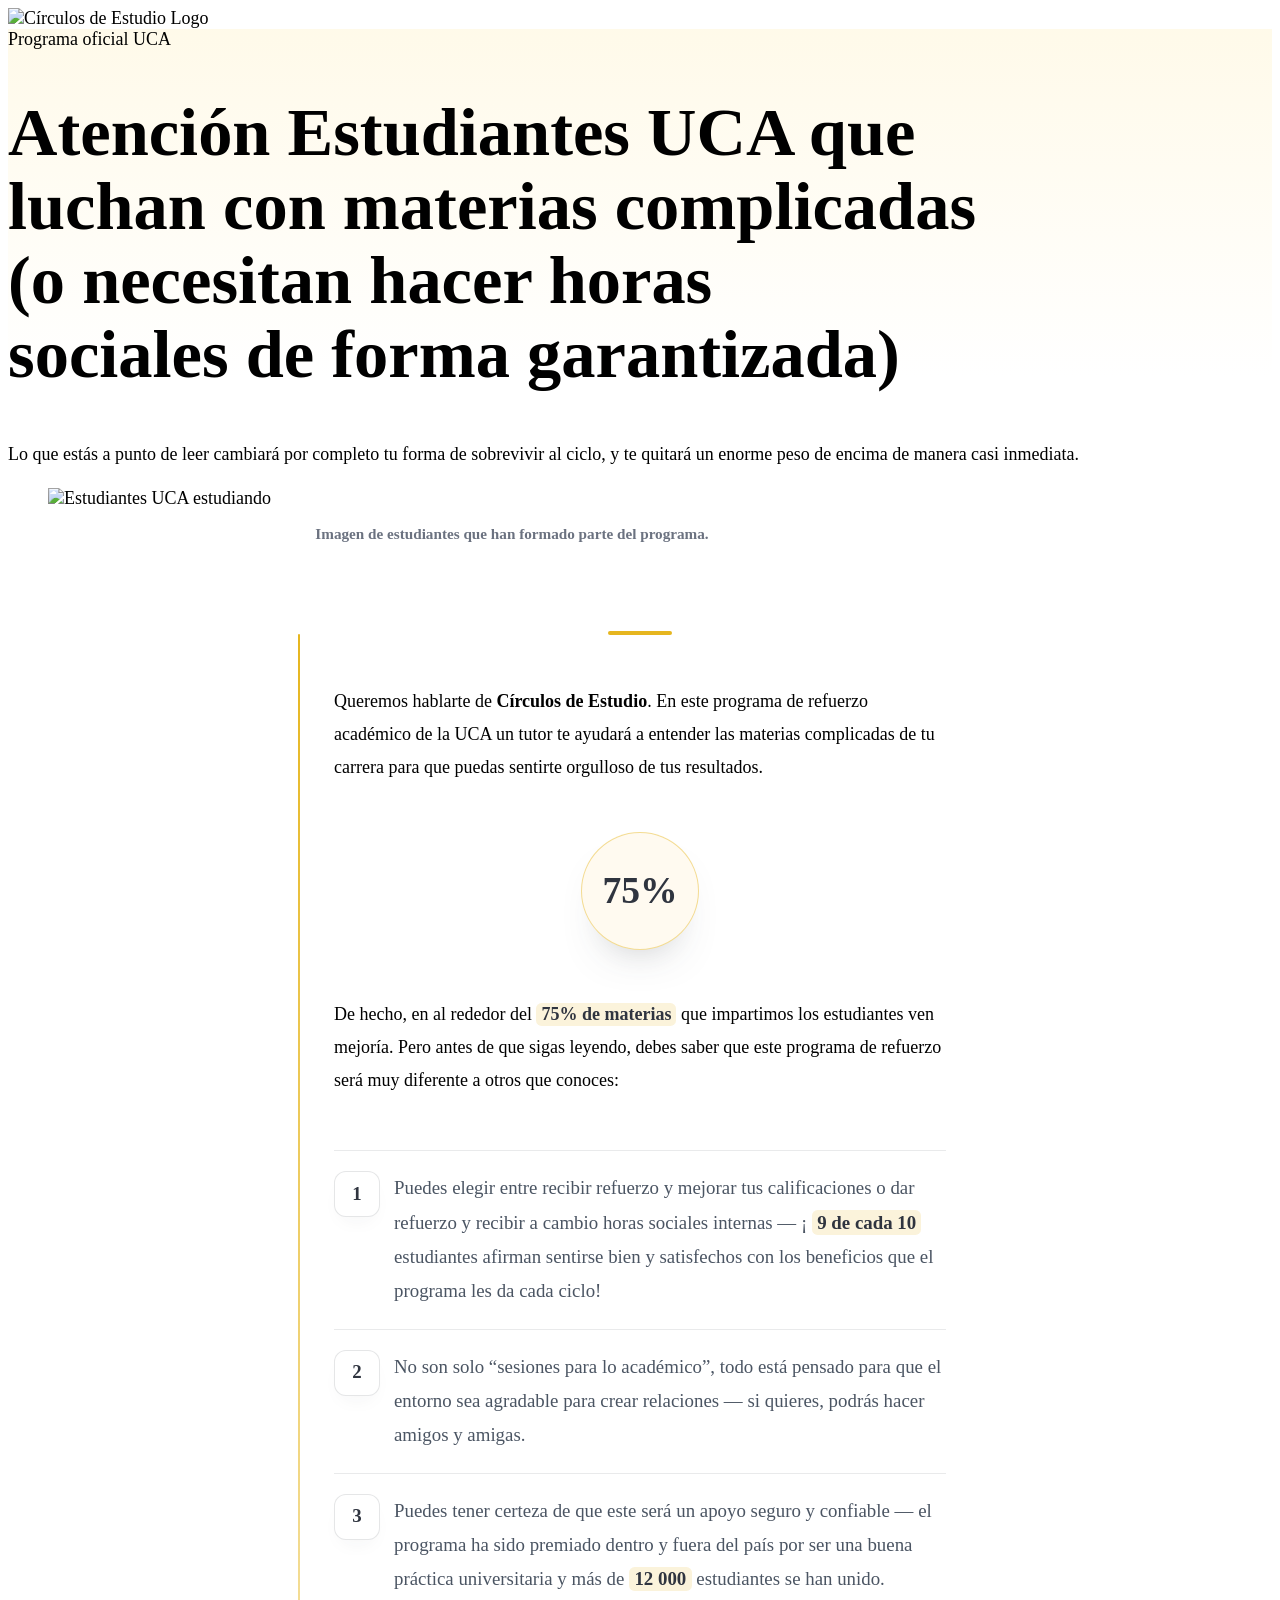
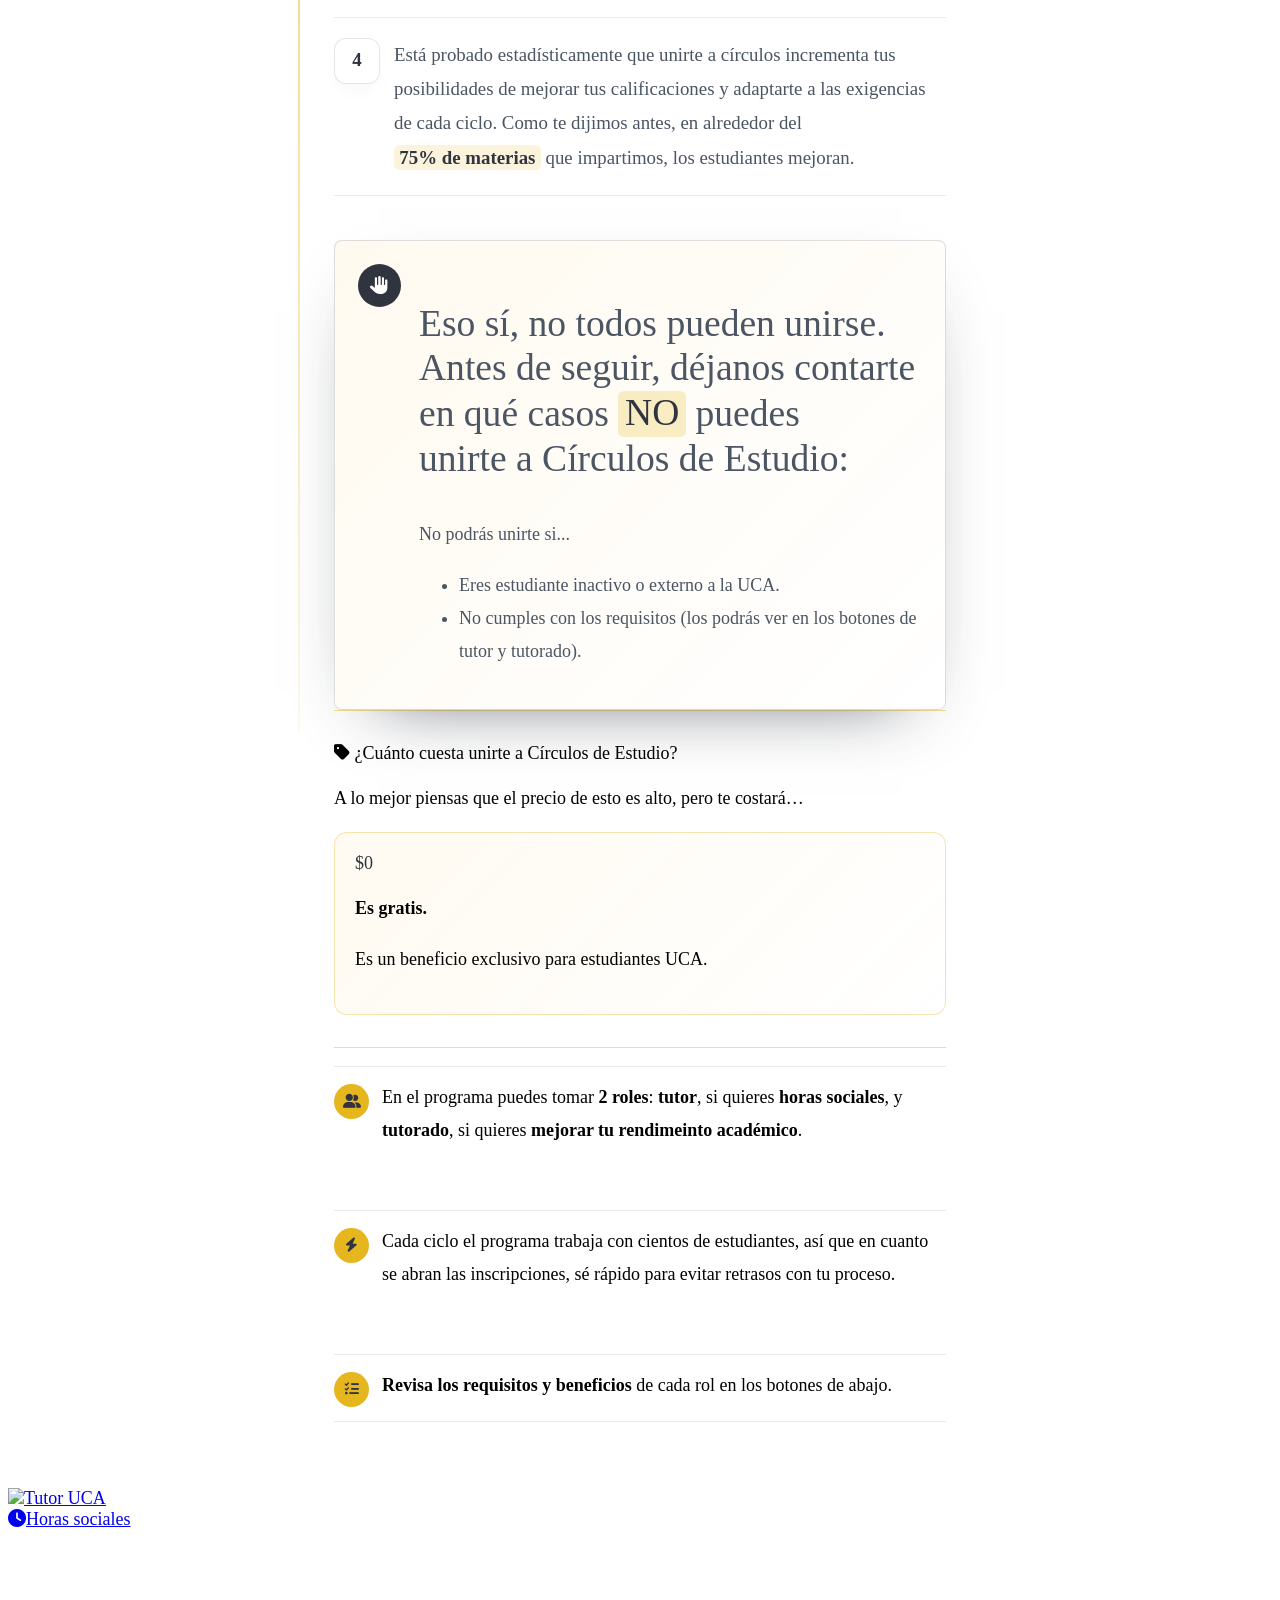
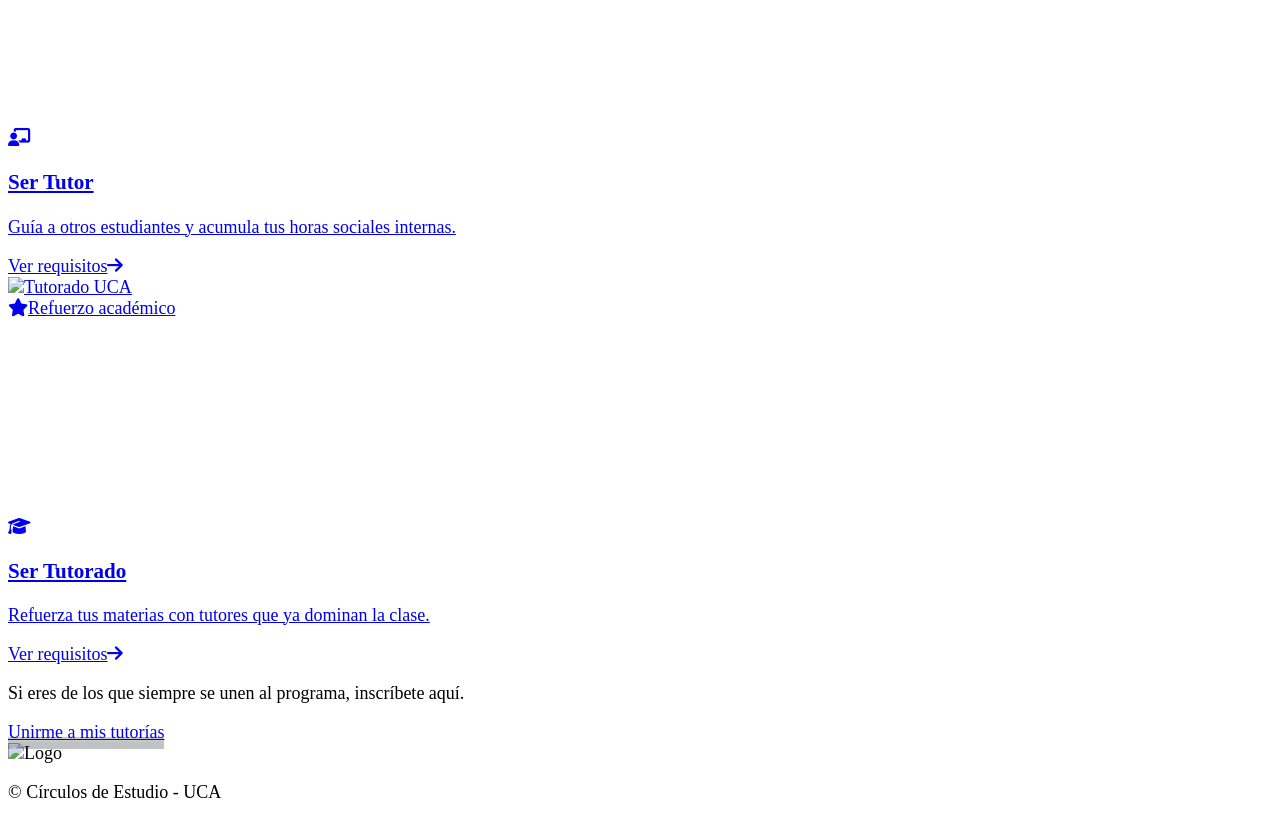
==== commit ab7c6256: "Add files via upload" ====
--- a/index.html
+++ b/index.html
@@ -1,327 +1,207 @@
-<!DOCTYPE html>
-<html lang="es">
-<head>
-    <meta charset="UTF-8">
-    <meta name="viewport" content="width=device-width, initial-scale=1.0">
-    <title>C&iacute;rculos de Estudio | UCA</title>
-    <!-- Favicon -->
-    <link rel="icon" type="image/png" href="https://res.cloudinary.com/dc0ggmgm5/image/upload/v1754694223/favicon_le3p33.png">
-    
-    <!-- Google Fonts: Nunito -->
-    <link rel="preconnect" href="https://fonts.googleapis.com">
-    <link rel="preconnect" href="https://fonts.gstatic.com" crossorigin>
-    <link href="https://fonts.googleapis.com/css2?family=Nunito:wght@300;400;600;700;800;900&display=swap" rel="stylesheet">
-    
-    <!-- FontAwesome for Icons -->
-    <link rel="stylesheet" href="https://cdnjs.cloudflare.com/ajax/libs/font-awesome/6.4.0/css/all.min.css">
-
-    <!-- Hoja de Estilos Personalizada (Externo) -->
-    <link rel="stylesheet" href="styles.css">
-
-    <!-- Tailwind CSS (CDN) -->
-    <script src="https://cdn.tailwindcss.com"></script>
-    
-    <!-- Configuraci&oacute;n de Tailwind -->
-    <script>
-        tailwind.config = {
-            theme: {
-                extend: {
-                    fontFamily: {
-                        sans: ['Nunito', 'sans-serif'],
-                    },
-                    colors: {
-                        uca: {
-                            gold: '#E6B61F',
-                            dark: '#2F343F',
-                            black: '#000000',
-                            white: '#FFFFFF',
-                            gray: '#f8f9fa',
-                            lightgold: '#FFF8E1'
-                        }
-                    },
-                    boxShadow: {
-                        'soft': '0 20px 40px -15px rgba(0, 0, 0, 0.1)',
-                        'glow': '0 0 20px rgba(230, 182, 31, 0.3)',
-                    },
-                    animation: {
-                        'float': 'float 6s ease-in-out infinite',
-                        'blob': 'blob 7s infinite',
-                    },
-                    keyframes: {
-                        float: {
-                            '0%, 100%': { transform: 'translateY(0)' },
-                            '50%': { transform: 'translateY(-10px)' },
-                        },
-                        blob: {
-                            '0%': { transform: 'translate(0px, 0px) scale(1)' },
-                            '33%': { transform: 'translate(30px, -50px) scale(1.1)' },
-                            '66%': { transform: 'translate(-20px, 20px) scale(0.9)' },
-                            '100%': { transform: 'translate(0px, 0px) scale(1)' },
-                        }
-                    }
-                }
-            }
-        }
-    </script>
-</head>
-<body class="text-gray-700 antialiased selection:bg-uca-gold selection:text-uca-dark flex flex-col min-h-screen bg-white">
-
-    <!-- Navbar -->
-    <nav class="fixed w-full z-50 transition-all duration-300 bg-white/90 backdrop-blur-md shadow-sm border-b border-gray-100">
-        <div class="max-w-7xl mx-auto px-4 sm:px-6 lg:px-8">
-            <div class="flex justify-center h-20 items-center">
-                <img src="https://res.cloudinary.com/dc0ggmgm5/image/upload/v1764782384/base_transparente_vnkesb.svg" alt="C&iacute;rculos de Estudio Logo" class="h-12 w-auto hover:scale-105 transition-transform duration-300 cursor-pointer" onclick="window.scrollTo(0,0)">
-            </div>
-        </div>
-    </nav>
-
-    <!-- Hero Section -->
-    <header class="relative overflow-hidden pt-28 pb-16 lg:pt-36 lg:pb-24 bg-gradient-to-b from-uca-lightgold/50 via-white to-white">
-        <div class="absolute top-4 left-8 w-64 h-64 bg-uca-gold/20 rounded-full blur-3xl mix-blend-multiply"></div>
-        <div class="absolute -top-10 right-8 w-72 h-72 bg-blue-100 rounded-full blur-3xl mix-blend-multiply"></div>
-        <div class="absolute bottom-0 left-1/2 -translate-x-1/2 w-[120%] h-32 bg-white"></div>
-
-        <div class="max-w-4xl mx-auto px-4 sm:px-6 lg:px-8 text-center relative z-10">
-            <div class="inline-flex items-center gap-2 px-4 py-2 rounded-full bg-white border border-gray-200 shadow-sm mb-8 animate-float">
-                <span class="w-2 h-2 rounded-full bg-[#003C71] animate-pulse"></span>
-                <span class="text-xs font-bold tracking-wide text-uca-dark uppercase">Programa oficial UCA</span>
-            </div>
-
-            <h1 class="text-4xl lg:text-6xl font-black text-uca-dark mb-6 leading-tight">
-                El incre&iacute;ble programa que te ayuda a <span class="text-uca-gold">adaptarte y mejorar f&aacute;cilmente</span> tu rendimiento en la UCA
-            </h1>
-
-            <p class="mt-6 text-xl text-gray-600 max-w-3xl mx-auto font-semibold readable-text">
-                Se llama <span class="font-extrabold text-uca-dark">C&iacute;rculos de Estudio</span> y por m&aacute;s de 14 a&ntilde;os ha ayudado a los estudiantes a mejorar sus calificaciones y hacer horas sociales.
-            </p>
-
-            <div class="mt-8 flex flex-col sm:flex-row gap-3 justify-center">
-                <a href="#roles" class="inline-flex items-center justify-center gap-2 px-7 py-4 rounded-full bg-uca-gold text-uca-dark font-black text-base shadow-[0_10px_30px_rgba(230,182,31,0.45)] hover:shadow-[0_20px_40px_rgba(230,182,31,0.55)] hover:-translate-y-0.5 transition-all duration-300">Unirme a mis tutor&iacute;as</a>
-            </div>
-
-            <div class="mt-14 relative mx-auto max-w-5xl">
-                <div class="absolute inset-0 bg-uca-gold transform rotate-1 rounded-3xl opacity-15 translate-y-4"></div>
-                <div class="relative rounded-3xl overflow-hidden shadow-2xl border-4 border-white transform hover:scale-[1.01] transition-transform duration-500">
-                    <img class="w-full object-cover" src="https://res.cloudinary.com/dc0ggmgm5/image/upload/v1764782484/editable_cuadernillo_wt80a1.png" alt="Estudiantes UCA estudiando">
-                </div>
-            </div>
-        </div>
-    </header>
-
-    <!-- Copy & Details -->
-    <section id="copy-block" data-site-copy class="relative py-16 bg-gray-50">
-        <div class="absolute top-0 right-8 w-36 h-36 bg-uca-gold/20 rounded-full blur-3xl"></div>
-        <div class="max-w-4xl mx-auto px-5 sm:px-6 lg:px-8">
-            <div class="space-y-8 lg:space-y-10">
-                <article class="bg-white p-8 rounded-[24px] shadow-soft border border-gray-100 space-y-6 reading-column">
-                    <div class="flex items-center gap-3">
-                        <span class="w-3 h-3 bg-uca-gold rounded-full shadow-soft"></span>
-                        <p class="text-xs font-black uppercase tracking-[0.25em] text-uca-dark">ESTIMADO ESTUDIANTE, LEE CON ATENCI&Oacute;N:</p>
-                    </div>
-                    <p class="text-lg text-gray-700 leading-relaxed">
-                        Queremos hablarte de <strong class="text-uca-dark">C&iacute;rculos de Estudio</strong>. En este programa de refuerzo acad&eacute;mico de la UCA un tutor te ayudar&aacute; a entender materias complicadas de tu carrera y te podr&aacute;s sentir orgulloso de tus resultados. Eso s&iacute;, debes saber que este no es como el resto de programas de refuerzo acad&eacute;mico que conoces:
-                    </p>
-                    <ul class="space-y-4 list-none text-lg text-gray-700">
-                        <li class="flex gap-3 items-start">
-                            <span class="mt-1 inline-flex items-center justify-center w-9 h-9 rounded-full bg-uca-gold text-uca-dark font-black shadow-soft">1.</span>
-                            <span class="leading-relaxed"><strong>Puedes elegir</strong> entre recibir refuerzo o ver subir como cohete tus horas sociales internas &mdash; &iexcl;Cada ciclo 9 de cada 10 estudiantes afirman sentirse bien y satisfechos con los beneficios que el programa les da!</span>
-                        </li>
-                        <li class="flex gap-3 items-start">
-                            <span class="mt-1 inline-flex items-center justify-center w-9 h-9 rounded-full bg-uca-gold text-uca-dark font-black shadow-soft">2.</span>
-                            <span class="leading-relaxed"><strong>No son solo &ldquo;sesiones para lo acad&eacute;mico&rdquo;</strong>, todo est&aacute; pensado para que el entorno sea agradable para crear relaciones &mdash; podr&aacute;s hacer amigos y amigas.</span>
-                        </li>
-                        <li class="flex gap-3 items-start">
-                            <span class="mt-1 inline-flex items-center justify-center w-9 h-9 rounded-full bg-uca-gold text-uca-dark font-black shadow-soft">3.</span>
-                            <span class="leading-relaxed">Este programa de la universidad ha sido premiado dentro y fuera del pa&iacute;s. &iexcl;Lo han reconocido por ser una <strong>buena pr&aacute;ctica universitaria</strong>!</span>
-                        </li>
-                        <li class="flex gap-3 items-start">
-                            <span class="mt-1 inline-flex items-center justify-center w-9 h-9 rounded-full bg-uca-gold text-uca-dark font-black shadow-soft">4.</span>
-                            <span class="leading-relaxed">Est&aacute; probado estad&iacute;sticamente que unirte a c&iacute;rculos incrementa tus posibilidades de mejorar tus calificaciones y adaptarte a las exigencias de cada ciclo. En alrededor del <strong class="text-uca-dark">75% de materias</strong> que impartimos, los estudiantes mejoran sus calificaciones.</span>
-                        </li>
-                    </ul>
-                    <div class="bg-red-50 border border-red-200 rounded-2xl p-6 space-y-3 shadow-soft">
-                        <p class="text-red-900 font-semibold flex items-start gap-3"><i class="fa-solid fa-triangle-exclamation text-red-600 text-3xl"></i><span>Eso s&iacute;, no todos pueden unirse. Antes de seguir, d&eacute;janos contarte en qu&eacute; casos <span class="underline decoration-uca-gold decoration-2 font-bold text-uca-dark">NO</span> puedes unirte a C&iacute;rculos de Estudio:</span></p>
-                        <p class="text-red-800 font-bold">No podr&aacute;s unirte si...</p>
-                        <ul class="space-y-2 list-none text-red-800">
-                            <li class="flex gap-2 items-start"><span class="mt-1 block w-2 h-2 rounded-full bg-red-600"></span><span>Eres estudiante inactivo o externo a la UCA.</span></li>
-                            <li class="flex gap-2 items-start"><span class="mt-1 block w-2 h-2 rounded-full bg-red-600"></span><span>No cumples con los requisitos (los podr&aacute;s ver en los botones de tutor y tutorado).</span></li>
-                        </ul>
-                    </div>
-                </article>
-
-                <div class="relative overflow-hidden bg-white p-8 rounded-[24px] shadow-soft border border-uca-gold/50 reading-column space-y-4">
-                    <div class="absolute -left-6 top-4 h-16 w-16 rounded-full bg-uca-gold/20 blur-3xl"></div>
-                    <div class="flex items-center gap-3 text-uca-dark font-bold text-xs uppercase tracking-[0.2em]">
-                        <span class="inline-flex items-center justify-center w-8 h-8 rounded-full bg-uca-gold text-uca-dark font-black shadow-soft"><i class="fa-solid fa-tag"></i></span>
-                        <span>&iquest;Cu&aacute;nto cuesta unirte a C&iacute;rculos de Estudio?</span>
-                    </div>
-                    <p class="text-lg text-gray-700 leading-relaxed">A lo mejor piensas que el precio de esto es alto, pero te costar&aacute;&hellip;</p>
-                    <div class="flex flex-col sm:flex-row sm:items-center sm:gap-4 bg-uca-lightgold/40 border border-uca-gold/50 rounded-2xl p-5">
-                        <div class="flex items-center gap-3">
-                            <span class="text-5xl font-black text-uca-dark drop-shadow-sm">$0</span>
-                            <span class="text-uca-dark font-semibold">Es gratis.</span>
-                        </div>
-                        <p class="text-gray-700 mt-3 sm:mt-0 sm:flex-1 leading-relaxed">Un beneficio exclusivo para estudiantes UCA.</p>
-                    </div>
-                </div>
-
-                <div class="bg-white p-8 rounded-[24px] shadow-soft border border-gray-100 space-y-4 reading-column">
-                    <p class="text-lg text-gray-700 leading-relaxed">En el programa puedes tomar <strong>2 roles</strong>: <strong>tutor</strong>, si quieres <strong>horas sociales</strong>, y <strong>tutorado</strong>, si quieres <strong>refuerzo acad&eacute;mico</strong>.</p>
-                    <p class="text-lg text-gray-700 leading-relaxed">Como dec&iacute;amos, todo en un <strong>entorno</strong> para conocer gente grandiosa. Un entorno para <strong>mejorar tus habilidades acad&eacute;micas</strong> y sentirte satisfecho.</p>
-                    <p class="text-lg text-gray-700 leading-relaxed"><strong>Revisa los requisitos y beneficios</strong> de cada rol en los botones de abajo.</p>
-                </div>
-            </div>
-        </div>
-    </section>
-
-    <!-- Roles Cards -->
-    <section id="roles" class="py-14 bg-white">
-        <div class="max-w-4xl mx-auto px-5 sm:px-6 lg:px-8">
-            <div class="grid grid-cols-1 md:grid-cols-2 gap-8 lg:gap-12">
-                <div onclick="toggleModal('modal-tutor')" class="group cursor-pointer rounded-[2rem] bg-white border border-gray-100 shadow-xl hover:shadow-2xl hover:border-uca-gold/30 transition-all duration-300 transform hover:-translate-y-2 overflow-hidden flex flex-col h-full relative">
-                    <div class="h-64 overflow-hidden relative">
-                        <div class="absolute inset-0 bg-uca-dark/20 group-hover:bg-transparent transition-colors z-10"></div>
-                        <img src="https://res.cloudinary.com/dc0ggmgm5/image/upload/v1765571801/tutores_ceuoju.png" alt="Tutor UCA" class="w-full h-full object-cover transform group-hover:scale-110 transition-transform duration-700">
-                        <div class="absolute top-4 left-4 z-20"><span class="bg-white/90 backdrop-blur text-uca-dark text-xs font-bold px-4 py-2 rounded-full shadow-sm flex items-center gap-2"><i class="fa-solid fa-clock text-uca-gold"></i>Horas sociales</span></div>
-                    </div>
-                    <div class="p-8 flex-1 flex flex-col relative">
-                        <div class="absolute -top-10 right-8 w-16 h-16 bg-uca-gold rounded-2xl flex items-center justify-center text-uca-dark text-2xl shadow-lg transform rotate-3 group-hover:rotate-12 transition-transform"><i class="fa-solid fa-chalkboard-user"></i></div>
-                        <h3 class="text-2xl font-bold text-uca-dark mb-3">Ser Tutor</h3>
-                        <p class="text-gray-500 leading-relaxed mb-6">Gu&iacute;a a otros estudiantes y acumula tus horas sociales internas.</p>
-                        <div class="mt-auto pt-4 border-t border-gray-100 flex items-center justify-between text-uca-gold font-bold"><span>Ver requisitos</span><i class="fa-solid fa-arrow-right transform group-hover:translate-x-2 transition-transform"></i></div>
-                    </div>
-                </div>
-
-                <div onclick="toggleModal('modal-tutorado')" class="group cursor-pointer rounded-[2rem] bg-white border border-gray-100 shadow-xl hover:shadow-2xl hover:border-uca-gold/30 transition-all duration-300 transform hover:-translate-y-2 overflow-hidden flex flex-col h-full relative">
-                    <div class="h-64 overflow-hidden relative">
-                        <div class="absolute inset-0 bg-uca-dark/20 group-hover:bg-transparent transition-colors z-10"></div>
-                        <img src="https://res.cloudinary.com/dc0ggmgm5/image/upload/v1765571801/tutorados_p6yfmy.png" alt="Tutorado UCA" class="w-full h-full object-cover transform group-hover:scale-110 transition-transform duration-700">
-                        <div class="absolute top-4 left-4 z-20"><span class="bg-white/90 backdrop-blur text-uca-dark text-xs font-bold px-4 py-2 rounded-full shadow-sm flex items-center gap-2"><i class="fa-solid fa-star text-uca-gold"></i>Refuerzo acad&eacute;mico</span></div>
-                    </div>
-                    <div class="p-8 flex-1 flex flex-col relative">
-                        <div class="absolute -top-10 right-8 w-16 h-16 bg-uca-dark rounded-2xl flex items-center justify-center text-white text-2xl shadow-lg transform -rotate-3 group-hover:-rotate-12 transition-transform"><i class="fa-solid fa-graduation-cap"></i></div>
-                        <h3 class="text-2xl font-bold text-uca-dark mb-3">Ser Tutorado</h3>
-                        <p class="text-gray-500 leading-relaxed mb-6">Refuerza tus materias con tutores que ya dominan la clase.</p>
-                        <div class="mt-auto pt-4 border-t border-gray-100 flex items-center justify-between text-uca-dark font-bold group-hover:text-uca-gold transition-colors"><span>Ver requisitos</span><i class="fa-solid fa-arrow-right transform group-hover:translate-x-2 transition-transform"></i></div>
-                    </div>
-                </div>
-            </div>
-        </div>
-    </section>
-    <!-- Final CTA -->
-    <section id="cta-final" class="bg-uca-dark py-16 mt-auto relative overflow-hidden">
-        <div class="absolute inset-0 opacity-10" style="background-image: radial-gradient(#E6B61F 1px, transparent 1px); background-size: 30px 30px;"></div>
-        <div class="max-w-4xl mx-auto px-4 text-center relative z-10">
-            <p class="text-2xl md:text-3xl font-black text-white mb-8 leading-relaxed">Si eres de los que siempre se unen al programa, inscr&iacute;bete aqu&iacute;.</p>
-            <a href="https://portal-estudiantes.uca.edu.sv" target="_blank" class="inline-flex items-center gap-3 bg-uca-gold text-uca-dark font-black text-lg px-10 py-5 rounded-full shadow-[0_0_20px_rgba(230,182,31,0.4)] hover:shadow-[0_0_40px_rgba(230,182,31,0.6)] hover:scale-105 transition-all duration-300">Unirme a mis tutor&iacute;as</a>
-        </div>
-    </section>
-
-    <!-- Footer -->
-    <footer class="bg-black py-10 border-t border-white/10">
-        <div class="max-w-7xl mx-auto px-4 sm:px-6 lg:px-8 flex flex-col md:flex-row justify-between items-center gap-6">
-            <div class="opacity-50 hover:opacity-100 transition-opacity duration-300"><img src="https://res.cloudinary.com/dc0ggmgm5/image/upload/v1764782384/base_transparente_vnkesb.svg" alt="Logo" class="h-8 grayscale invert"></div>
-            <p class="text-gray-500 text-sm font-medium">&copy; C&iacute;rculos de Estudio - UCA</p>
-        </div>
-    </footer>
-
-    <!-- MODALS -->
-    <div id="modal-tutor" class="modal fixed inset-0 flex items-center justify-center p-4">
-        <div class="absolute inset-0 bg-uca-dark/60 backdrop-blur-sm" onclick="toggleModal('modal-tutor')"></div>
-        <div class="modal-content bg-white rounded-3xl shadow-2xl w-full max-w-3xl relative overflow-hidden flex flex-col max-h-[90vh]">
-            <div class="h-48 bg-uca-dark relative flex items-center justify-center overflow-hidden shrink-0">
-                 <img src="https://res.cloudinary.com/dc0ggmgm5/image/upload/v1765571801/tutores_ceuoju.png" class="absolute inset-0 w-full h-full object-cover opacity-40">
-                 <div class="absolute inset-0 bg-gradient-to-t from-uca-dark to-transparent"></div>
-                 <h2 class="text-4xl font-black text-white relative z-10 px-4 text-center">Informaci&oacute;n para <span class="text-uca-gold">Tutores</span></h2>
-                 <button onclick="toggleModal('modal-tutor')" class="absolute top-4 right-4 bg-white/10 hover:bg-white text-white hover:text-uca-dark rounded-full w-10 h-10 flex items-center justify-center transition-all z-20"><i class="fa-solid fa-xmark text-lg"></i></button>
-            </div>
-            <div class="p-8 md:p-12 overflow-y-auto">
-                <div class="prose max-w-none text-gray-600 space-y-6">
-                    <h3 class="text-2xl font-black text-uca-dark leading-tight">C&oacute;mo volverte uno de los legendarios tutores de C&iacute;rculos de Estudio</h3>
-                    <p class="text-lg leading-relaxed">El tutor ense&ntilde;a a los tutorados y a cambio recibe <strong>hasta 110 horas sociales internas... &iexcl;Por ciclo!</strong></p>
-                    <p class="text-lg leading-relaxed">Ser tutor se considera un puesto de alto honor. As&iacute; que al ser un buen tutor no solo recibes horas sociales:</p>
-                    <ul class="space-y-3 list-none text-lg text-gray-700">
-                        <li class="flex gap-3 items-start"><span class="mt-2 block w-2 h-2 rounded-full bg-uca-gold"></span><span><strong>Tambi&eacute;n aprendes a expresarte en p&uacute;blico</strong> &mdash; superas la timidez que puedas sentir al principio.</span></li>
-                        <li class="flex gap-3 items-start"><span class="mt-2 block w-2 h-2 rounded-full bg-uca-gold"></span><span><strong>Mejoras tus calificaciones</strong> &mdash; porque para ense&ntilde;ar a tus tutorados tienes que estudiar lo que al final de todo, te beneficia tambi&eacute;n.</span></li>
-                        <li class="flex gap-3 items-start"><span class="mt-2 block w-2 h-2 rounded-full bg-uca-gold"></span><span>Recibes la <strong>admiraci&oacute;n y respeto</strong> de otros estudiantes.</span></li>
-                    </ul>
-                    <div class="bg-gray-50 border border-gray-200 rounded-3xl p-6 space-y-4">
-                        <p class="text-uca-dark font-bold text-lg">No es broma, aqu&iacute; puedes ver lo que pueden decir sobre ti si te vuelves tutor o tutora:</p>
-                        <div class="relative space-y-3 text-gray-700">
-                            <div class="space-y-3">
-                                <p class="tutor-slide border-l-4 border-uca-gold pl-4 italic active" data-index="0">&ldquo;Agradezco de coraz&oacute;n a la tutora por su increíble disposici&oacute;n en todo momento. Sus consejos antes de cada evaluaci&oacute;n y las pr&aacute;cticas que nos dio fueron de enorme ayuda. 10000/10, M&aacute;s que una gu&iacute;a acad&eacute;mica, su apoyo y dedicaci&oacute;n hicieron que el aprendizaje fuera mucho m&aacute;s llevadero y motivador [&hellip;]&rdquo;<br><span class="font-semibold text-uca-dark">An&oacute;nimo</span></p>
-                                <p class="tutor-slide border-l-4 border-uca-gold pl-4 italic" data-index="1">&ldquo;Muchas gracias... Gracias a las tutorias, logr&eacute; llenar huecos de mi conocimiento. Agradezco bastante el hecho de que &eacute;l tuviese disponibilidad para nosotras. Gracias por la oportunidad de dejarnos tener un tutor 🥹.&rdquo;<br><span class="font-semibold text-uca-dark">An&oacute;nimo</span></p>
-                                <p class="tutor-slide border-l-4 border-uca-gold pl-4 italic" data-index="2">&ldquo;Un chico bastante inteligente que me ayud&oacute; enormemente con la materia de derecho romano y siempre estuvo pendiente ante cualquier duda que pod&iacute;amos presentar. Muy buen tutor.&rdquo;<br><span class="font-semibold text-uca-dark">An&oacute;nimo</span></p>
-                                <p class="tutor-slide border-l-4 border-uca-gold pl-4 italic" data-index="3">&ldquo;Una chica bastante simp&aacute;tica y bastante inteligente que me ayud&oacute; a saber bastantes temas nuevos&rdquo;<br><span class="font-semibold text-uca-dark">An&oacute;nimo</span></p>
-                            </div>
-                            <div class="flex items-center justify-between pt-3 border-t border-gray-200">
-                                <button type="button" class="tutor-prev inline-flex items-center gap-2 text-uca-dark font-semibold hover:text-uca-gold transition-colors"><i class="fa-solid fa-chevron-left"></i><span>Anterior</span></button>
-                                <span class="text-sm text-gray-500 font-semibold" id="tutor-indicator">1 / 4</span>
-                                <button type="button" class="tutor-next inline-flex items-center gap-2 text-uca-dark font-semibold hover:text-uca-gold transition-colors"><span>Siguiente</span><i class="fa-solid fa-chevron-right"></i></button>
-                            </div>
-                        </div>
-                    </div>
-                    <div class="bg-uca-lightgold/40 border border-uca-gold/60 rounded-3xl p-5 space-y-2">
-                        <p class="text-uca-dark font-bold">Eso s&iacute;, unirte al equipo de tutores tiene requisitos. Debes cumplirlos para unirte:</p>
-                        <p class="text-gray-700 font-semibold">Inscripciones abiertas del X de diciembre al X de enero.</p>
-                    </div>
-                    <div class="bg-gray-50 p-8 rounded-3xl border border-gray-100">
-                        <h4 class="font-bold text-uca-dark mb-4 text-lg flex items-center gap-2"><i class="fa-solid fa-list-check text-uca-gold"></i> Requisitos:</h4>
-                        <ul class="space-y-4">
-                            <li class="flex items-start"><i class="fa-solid fa-check-circle text-[#003C71] mt-1 mr-3 text-lg"></i> <span class="flex-1">Ser estudiante activo de la UCA.</span></li>
-                            <li class="flex items-start"><i class="fa-solid fa-check-circle text-[#003C71] mt-1 mr-3 text-lg"></i> <span class="flex-1">Tener un CUM igual o mayor a 7.0.</span></li>
-                            <li class="flex items-start"><i class="fa-solid fa-check-circle text-[#003C71] mt-1 mr-3 text-lg"></i> <span class="flex-1">Haber aprobado la materia a impartir con nota sobresaliente (8.0+).</span></li>
-                            <li class="flex items-start"><i class="fa-solid fa-check-circle text-[#003C71] mt-1 mr-3 text-lg"></i> <span class="flex-1">Disponibilidad de tiempo.</span></li>
-                        </ul>
-                    </div>
-                    <div class="text-center pt-4"><a href="https://portal-estudiantes.uca.edu.sv" target="_blank" class="inline-block w-full md:w-auto bg-uca-dark text-white font-bold py-4 px-12 rounded-full hover:shadow-lg hover:bg-black transition-all transform hover:-translate-y-1">Ir a inscribirme al portal</a></div>
-                </div>
-            </div>
-        </div>
-    </div>
-
-    <div id="modal-tutorado" class="modal fixed inset-0 flex items-center justify-center p-4">
-        <div class="absolute inset-0 bg-uca-dark/60 backdrop-blur-sm" onclick="toggleModal('modal-tutorado')"></div>
-        <div class="modal-content bg-white rounded-3xl shadow-2xl w-full max-w-3xl relative overflow-hidden flex flex-col max-h-[90vh]">
-            <div class="h-48 bg-uca-gold relative flex items-center justify-center overflow-hidden shrink-0">
-                 <img src="https://res.cloudinary.com/dc0ggmgm5/image/upload/v1765571801/tutorados_p6yfmy.png" class="absolute inset-0 w-full h-full object-cover opacity-30 mix-blend-multiply">
-                 <div class="absolute inset-0 bg-gradient-to-t from-uca-gold to-transparent opacity-90"></div>
-                 <h2 class="text-4xl font-black text-uca-dark relative z-10 px-4 text-center">Informaci&oacute;n para <span class="text-white">Tutorados</span></h2>
-                 <button onclick="toggleModal('modal-tutorado')" class="absolute top-4 right-4 bg-black/10 hover:bg-white text-uca-dark hover:text-black rounded-full w-10 h-10 flex items-center justify-center transition-all z-20"><i class="fa-solid fa-xmark text-lg"></i></button>
-            </div>
-            <div class="p-8 md:p-12 overflow-y-auto">
-                <div class="prose max-w-none text-gray-600 space-y-6">
-                    <h3 class="text-2xl font-black text-uca-dark leading-tight">Un secreto sencillo que puede subir tus notas y tu seguridad como estudiante.</h3>
-                    <p class="text-lg leading-relaxed">No todos lo van a captar. Los que s&iacute;, pueden empezar a sacarle ventaja desde hoy.</p>
-                    <p class="text-lg leading-relaxed">Lee esta frase con calma:</p>
-                    <p class="text-lg leading-relaxed font-semibold text-uca-dark">S&oacute;crates fue mentor de Plat&oacute;n. Plat&oacute;n fue mentor de Arist&oacute;teles.</p>
-                    <p class="text-lg leading-relaxed">Te lrepito este principio:</p>
-                    <p class="text-lg leading-relaxed font-semibold text-uca-dark">S&oacute;crates fue mentor de Plat&oacute;n. Plat&oacute;n fue mentor de Arist&oacute;teles.</p>
-                    <p class="text-lg leading-relaxed"><strong>&iquest;Ya lo viste?</strong><br>Los grandes no crecieron solos. Aprendieron m&aacute;s r&aacute;pido porque tuvieron a alguien con m&aacute;s camino recorrido que los corrigiera, los guiara y los empujara cuando hac&iacute;a falta.</p>
-                    <p class="text-lg leading-relaxed">Traducci&oacute;n al mundo real:<br><strong>Si eres Plat&oacute;n, busca a tu S&oacute;crates.</strong><br><strong>Si eres Arist&oacute;teles, busca a tu Plat&oacute;n.</strong><br>Y si eres Marta, Pedro o cualquier estudiante que quiere mejorar de verdad, <strong>busca un tutor</strong>. No es marketing: es sentido com&uacute;n acad&eacute;mico.</p>
-                    <div class="border-t border-b border-uca-gold/50 py-5 space-y-2">
-                        <p class="text-sm font-bold text-uca-dark uppercase tracking-[0.15em]">C&iacute;rculos de Estudio &ndash; Refuerzo acad&eacute;mico UCA</p>
-                        <p class="text-lg leading-relaxed">C&iacute;rculos de Estudio es el programa de tutor&iacute;as de la UCA, con cientos de estudiantes inscritos cada ciclo. Como tutorado, recibes acompa&ntilde;amiento de un estudiante m&aacute;s avanzado en la materia que t&uacute; elijas.</p>
-                    </div>
-                    <div class="bg-gray-50 border border-gray-200 rounded-3xl p-6 space-y-4">
-                        <p class="text-uca-dark font-bold text-lg">&iquest;Qu&eacute; ganas al convertirte en tutorado?</p>
-                        <ul class="space-y-3 list-none text-lg text-gray-700">
-                            <li class="flex gap-3 items-start"><span class="mt-2 block w-2 h-2 rounded-full bg-uca-gold"></span><span><strong>Mejores notas:</strong> m&aacute;s claridad, menos estr&eacute;s y un CUM que s&iacute; refleja tu esfuerzo.</span></li>
-                            <li class="flex gap-3 items-start"><span class="mt-2 block w-2 h-2 rounded-full bg-uca-gold"></span><span><strong>Acompa&ntilde;amiento personalizado:</strong> no eres uno m&aacute;s entre 40. El tutor trabaja contigo y con un grupo peque&ntilde;o.</span></li>
-                            <li class="flex gap-3 items-start"><span class="mt-2 block w-2 h-2 rounded-full bg-uca-gold"></span><span><strong>Confianza real:</strong> cuando entiendes la materia, estudias distinto.</span></li>
-                            <li class="flex gap-3 items-start"><span class="mt-2 block w-2 h-2 rounded-full bg-uca-gold"></span><span><strong>Apoyo humano:</strong> los ciclos pesan. Aqu&iacute; no estudias solo y tu tutor te dar&aacute; &aacute;nimos cuando todo se ponga gris.</span></li>
-                            <li class="flex gap-3 items-start"><span class="mt-2 block w-2 h-2 rounded-full bg-uca-gold"></span><span><strong>Relaciones valiosas:</strong> compa&ntilde;eros con tu mismo objetivo, en un ambiente sano y acad&eacute;mico.</span></li>
-                        </ul>
-                    </div>
-                    <p class="text-lg leading-relaxed"><strong>El &uacute;nico requisito:</strong> asistir de forma constante a las sesiones que elijas. No hay atajos. Esto funciona si te presentas.</p>
-                    <p class="text-lg leading-relaxed">Los datos lo confirman: C&iacute;rculos de Estudio funciona. Pero como S&oacute;crates no pensaba por Plat&oacute;n, nadie puede hacerlo por ti. Si quieres mejorar, da el paso. <strong>Busca a tu mentor.</strong></p>
-                    <div class="text-center pt-4"><a href="https://portal-estudiantes.uca.edu.sv" target="_blank" class="inline-block w-full md:w-auto bg-uca-gold text-uca-dark font-bold py-4 px-12 rounded-full hover:shadow-lg hover:bg-yellow-400 transition-all transform hover:-translate-y-1">Buscar tutor&iacute;as en el portal</a></div>
-                </div>
-            </div>
-        </div>
-    </div>
-
-    <!-- Script Principal (Externo) -->
-    <script src="app.js" defer></script>
-</body>
-</html>
+<!DOCTYPE html>
+<html lang="es">
+<head>
+    <meta charset="UTF-8">
+    <meta name="viewport" content="width=device-width, initial-scale=1.0">
+    <title>C&iacute;rculos de Estudio | UCA</title>
+    <link rel="icon" type="image/png" href="https://res.cloudinary.com/dc0ggmgm5/image/upload/v1754694223/favicon_le3p33.png">
+
+    <link rel="preconnect" href="https://fonts.googleapis.com">
+    <link rel="preconnect" href="https://fonts.gstatic.com" crossorigin>
+    <link href="https://fonts.googleapis.com/css2?family=Nunito:wght@300;400;600;700;800;900&display=swap" rel="stylesheet">
+    <link rel="stylesheet" href="https://cdnjs.cloudflare.com/ajax/libs/font-awesome/6.4.0/css/all.min.css">
+    <script src="https://cdn.tailwindcss.com"></script>
+    <script>
+        tailwind.config = {
+            theme: {
+                extend: {
+                    fontFamily: {
+                        sans: ['Nunito', 'sans-serif'],
+                    },
+                    colors: {
+                        uca: {
+                            gold: '#E6B61F',
+                            dark: '#2F343F',
+                            black: '#000000',
+                            white: '#FFFFFF',
+                            gray: '#f8f9fa',
+                            lightgold: '#FFF8E1'
+                        }
+                    },
+                    boxShadow: {
+                        'soft': '0 20px 40px -15px rgba(0, 0, 0, 0.1)',
+                        'glow': '0 0 20px rgba(230, 182, 31, 0.3)',
+                    }
+                }
+            }
+        }
+    </script>
+    <link rel="stylesheet" href="styles.css?v=20260709f">
+</head>
+<body class="text-gray-700 antialiased selection:bg-uca-gold selection:text-uca-dark flex flex-col min-h-screen bg-white">
+
+    <nav class="fixed w-full z-50 transition-all duration-300 bg-white/90 backdrop-blur-md shadow-sm border-b border-gray-100">
+        <div class="max-w-7xl mx-auto px-4 sm:px-6 lg:px-8">
+            <div class="flex justify-center h-20 items-center">
+                <img src="https://res.cloudinary.com/dc0ggmgm5/image/upload/v1764782384/base_transparente_vnkesb.svg" alt="C&iacute;rculos de Estudio Logo" class="h-12 w-auto hover:scale-105 transition-transform duration-300 cursor-pointer" onclick="window.scrollTo(0,0)">
+            </div>
+        </div>
+    </nav>
+
+    <header class="home-hero relative overflow-hidden pt-28 pb-16 lg:pt-36 lg:pb-24 hero-surface">
+        <div class="absolute bottom-0 left-1/2 -translate-x-1/2 w-[120%] h-28 bg-white"></div>
+
+        <div class="max-w-5xl mx-auto px-4 sm:px-6 lg:px-8 text-center relative z-10">
+            <div class="inline-flex items-center gap-2 px-4 py-2 rounded-full bg-white border border-gray-200 shadow-sm mb-8">
+                <span class="h-2.5 w-2.5 rounded-full bg-[#003C71] pulse-dot"></span>
+                <span class="text-xs font-bold tracking-wide text-uca-dark uppercase">Programa oficial UCA</span>
+            </div>
+
+            <h1 class="hero-title mx-auto max-w-5xl text-4xl sm:text-5xl lg:text-7xl font-black text-uca-dark leading-tight">
+                Atenci&oacute;n Estudiantes UCA que luchan con <span class="text-uca-gold">materias complicadas</span> (o necesitan hacer <span class="text-uca-gold">horas sociales</span> de forma garantizada)
+            </h1>
+
+            <p class="mt-7 text-xl text-gray-600 max-w-3xl mx-auto font-semibold readable-text">
+                Lo que est&aacute;s a punto de leer cambiar&aacute; por completo tu forma de sobrevivir al ciclo, y te quitar&aacute; un enorme peso de encima de manera casi inmediata.
+            </p>
+
+            <figure class="home-hero-media mt-14 relative mx-auto max-w-5xl">
+                <div class="home-hero-glow absolute inset-x-6 -bottom-5 h-12 rounded-[2rem] bg-uca-gold/20 blur-xl"></div>
+                <div class="hero-image-frame relative rounded-3xl overflow-hidden shadow-2xl border-4 border-white transform hover:scale-[1.01] transition-transform duration-500">
+                    <img class="w-full object-cover" src="https://res.cloudinary.com/dc0ggmgm5/image/upload/v1764782484/editable_cuadernillo_wt80a1.png" alt="Estudiantes UCA estudiando">
+                </div>
+                <figcaption class="hero-image-caption">Imagen de estudiantes que han formado parte del programa.</figcaption>
+            </figure>
+        </div>
+    </header>
+
+    <main>
+        <section id="copy-block" data-site-copy class="relative py-16 lg:py-20 bg-white">
+            <div class="max-w-4xl mx-auto px-5 sm:px-6 lg:px-8">
+                <article class="reading-column editorial-flow">
+                    <div class="copy-marker" aria-hidden="true"><span></span></div>
+
+                    <div class="copy-intro-stack">
+                        <p class="text-xl text-gray-700 leading-relaxed">
+                            Queremos hablarte de <strong class="text-uca-dark">C&iacute;rculos de Estudio</strong>. En este programa de refuerzo acad&eacute;mico de la UCA un tutor te ayudar&aacute; a entender las materias complicadas de tu carrera para que puedas sentirte orgulloso de tus resultados.
+                        </p>
+                        <div class="stat-callout" aria-hidden="true">
+                            <span>75%</span>
+                        </div>
+                        <p class="text-xl text-gray-700 leading-relaxed">
+                            De hecho, en al rededor del <strong class="text-uca-dark stat-inline">75% de materias</strong> que impartimos los estudiantes ven mejor&iacute;a. Pero antes de que sigas leyendo, debes saber que este programa de refuerzo ser&aacute; muy diferente a otros que conoces:
+                        </p>
+                    </div>
+
+                    <ol class="feature-list">
+                        <li>
+                            <span class="feature-number">1</span>
+                            <span>Puedes elegir entre recibir refuerzo y mejorar tus calificaciones o dar refuerzo y recibir a cambio horas sociales internas &mdash; &iexcl; <strong class="stat-inline">9 de cada 10</strong> estudiantes afirman sentirse bien y satisfechos con los beneficios que el programa les da cada ciclo!</span>
+                        </li>
+                        <li>
+                            <span class="feature-number">2</span>
+                            <span>No son solo &ldquo;sesiones para lo acad&eacute;mico&rdquo;, todo est&aacute; pensado para que el entorno sea agradable para crear relaciones &mdash; si quieres, podr&aacute;s hacer amigos y amigas.</span>
+                        </li>
+                        <li>
+                            <span class="feature-number">3</span>
+                            <span>Puedes tener certeza de que este ser&aacute; un apoyo seguro y confiable &mdash; el programa ha sido premiado dentro y fuera del pa&iacute;s por ser una buena pr&aacute;ctica universitaria y m&aacute;s de <strong class="stat-inline">12 000</strong> estudiantes se han unido.</span>
+                        </li>
+                        <li>
+                            <span class="feature-number">4</span>
+                            <span>Est&aacute; probado estad&iacute;sticamente que unirte a c&iacute;rculos incrementa tus posibilidades de mejorar tus calificaciones y adaptarte a las exigencias de cada ciclo. Como te dijimos antes, en alrededor del <strong class="text-uca-dark stat-inline">75% de materias</strong> que impartimos, los estudiantes mejoran.</span>
+                        </li>
+                    </ol>
+
+                    <aside class="guidance-block guidance-block-alert">
+                        <div class="guidance-icon guidance-icon-alert"><i class="fa-solid fa-hand"></i></div>
+                        <div class="space-y-3">
+                            <p class="guidance-alert-title font-extrabold text-uca-dark">Eso s&iacute;, no todos pueden unirse. Antes de seguir, d&eacute;janos contarte en qu&eacute; casos <span class="no-emphasis underline decoration-uca-gold decoration-2">NO</span> puedes unirte a C&iacute;rculos de Estudio:</p>
+                            <p class="font-bold text-uca-dark">No podr&aacute;s unirte si...</p>
+                            <ul class="space-y-2 list-none">
+                                <li class="flex gap-2 items-start"><span class="mt-2 block w-2 h-2 rounded-full bg-uca-gold"></span><span>Eres estudiante inactivo o externo a la UCA.</span></li>
+                                <li class="flex gap-2 items-start"><span class="mt-2 block w-2 h-2 rounded-full bg-uca-gold"></span><span>No cumples con los requisitos (los podr&aacute;s ver en los botones de tutor y tutorado).</span></li>
+                            </ul>
+                        </div>
+                    </aside>
+                </article>
+
+                <div class="reading-column mt-14 price-band">
+                    <div class="flex items-center gap-3 text-uca-dark font-extrabold text-sm uppercase tracking-[0.14em]">
+                        <span class="inline-flex items-center justify-center w-9 h-9 rounded-full bg-uca-gold text-uca-dark"><i class="fa-solid fa-tag"></i></span>
+                        <span>&iquest;Cu&aacute;nto cuesta unirte a C&iacute;rculos de Estudio?</span>
+                    </div>
+                    <p class="mt-6 text-lg text-gray-700 leading-relaxed">A lo mejor piensas que el precio de esto es alto, pero te costar&aacute;&hellip;</p>
+                    <div class="price-row mt-5 grid gap-5 sm:grid-cols-[auto_1fr] sm:items-center">
+                        <span class="price-zero text-6xl font-black text-uca-dark">$0</span>
+                        <div class="space-y-3">
+                            <p class="text-lg text-gray-700 leading-relaxed"><strong class="text-uca-dark">Es gratis.</strong></p>
+                            <p class="text-lg text-gray-700 leading-relaxed">Es un beneficio exclusivo para estudiantes UCA.</p>
+                        </div>
+                    </div>
+                </div>
+
+                <div class="reading-column mt-12 role-intro">
+                    <p class="text-lg text-gray-700 leading-relaxed"><span class="role-intro-icon" aria-hidden="true"><i class="fa-solid fa-user-group"></i></span><span>En el programa puedes tomar <strong>2 roles</strong>: <strong>tutor</strong>, si quieres <strong>horas sociales</strong>, y <strong>tutorado</strong>, si quieres <strong>mejorar tu rendimeinto acad&eacute;mico</strong>.</span></p>
+                    <p class="text-lg text-gray-700 leading-relaxed"><span class="role-intro-icon" aria-hidden="true"><i class="fa-solid fa-bolt"></i></span><span>Cada ciclo el programa trabaja con cientos de estudiantes, as&iacute; que en cuanto se abran las inscripciones, s&eacute; r&aacute;pido para evitar retrasos con tu proceso.</span></p>
+                    <p class="text-lg text-gray-700 leading-relaxed"><span class="role-intro-icon" aria-hidden="true"><i class="fa-solid fa-list-check"></i></span><span><strong>Revisa los requisitos y beneficios</strong> de cada rol en los botones de abajo.</span></p>
+                </div>
+            </div>
+        </section>
+
+        <section id="roles" class="roles-section py-14 bg-white">
+            <div class="max-w-4xl mx-auto px-5 sm:px-6 lg:px-8">
+                <div class="grid grid-cols-1 md:grid-cols-2 gap-8 lg:gap-12">
+                    <a href="tutor.html" class="role-card group cursor-pointer rounded-[2rem] bg-white border border-gray-100 shadow-xl hover:shadow-2xl hover:border-uca-gold/30 transition-all duration-300 transform hover:-translate-y-2 overflow-hidden flex flex-col h-full relative">
+                        <div class="role-card-media h-64 overflow-hidden relative">
+                            <div class="absolute inset-0 bg-uca-dark/20 group-hover:bg-transparent transition-colors z-10"></div>
+                            <img src="https://res.cloudinary.com/dc0ggmgm5/image/upload/v1765571801/tutores_ceuoju.png" alt="Tutor UCA" class="w-full h-full object-cover transform group-hover:scale-110 transition-transform duration-700">
+                            <div class="absolute top-4 left-4 z-20"><span class="role-badge bg-white/90 backdrop-blur text-uca-dark text-xs font-bold px-4 py-2 rounded-full shadow-sm flex items-center gap-2"><i class="fa-solid fa-clock text-uca-gold"></i>Horas sociales</span></div>
+                        </div>
+                        <div class="p-8 flex-1 flex flex-col relative">
+                            <div class="role-card-icon absolute -top-10 right-8 w-16 h-16 bg-uca-gold rounded-2xl flex items-center justify-center text-uca-dark text-2xl shadow-lg transform rotate-3 group-hover:rotate-12 transition-transform"><i class="fa-solid fa-chalkboard-user"></i></div>
+                            <h3 class="text-2xl font-bold text-uca-dark mb-3">Ser Tutor</h3>
+                            <p class="text-gray-500 leading-relaxed mb-6">Gu&iacute;a a otros estudiantes y acumula tus horas sociales internas.</p>
+                            <div class="mt-auto pt-4 border-t border-gray-100 flex items-center justify-between text-uca-gold font-bold"><span>Ver requisitos</span><i class="fa-solid fa-arrow-right transform group-hover:translate-x-2 transition-transform"></i></div>
+                        </div>
+                    </a>
+
+                    <a href="tutorado.html" class="role-card group cursor-pointer rounded-[2rem] bg-white border border-gray-100 shadow-xl hover:shadow-2xl hover:border-uca-gold/30 transition-all duration-300 transform hover:-translate-y-2 overflow-hidden flex flex-col h-full relative">
+                        <div class="role-card-media h-64 overflow-hidden relative">
+                            <div class="absolute inset-0 bg-uca-dark/20 group-hover:bg-transparent transition-colors z-10"></div>
+                            <img src="https://res.cloudinary.com/dc0ggmgm5/image/upload/v1765571801/tutorados_p6yfmy.png" alt="Tutorado UCA" class="w-full h-full object-cover transform group-hover:scale-110 transition-transform duration-700">
+                            <div class="absolute top-4 left-4 z-20"><span class="role-badge bg-white/90 backdrop-blur text-uca-dark text-xs font-bold px-4 py-2 rounded-full shadow-sm flex items-center gap-2"><i class="fa-solid fa-star text-uca-gold"></i>Refuerzo acad&eacute;mico</span></div>
+                        </div>
+                        <div class="p-8 flex-1 flex flex-col relative">
+                            <div class="role-card-icon absolute -top-10 right-8 w-16 h-16 bg-uca-dark rounded-2xl flex items-center justify-center text-white text-2xl shadow-lg transform -rotate-3 group-hover:-rotate-12 transition-transform"><i class="fa-solid fa-graduation-cap"></i></div>
+                            <h3 class="text-2xl font-bold text-uca-dark mb-3">Ser Tutorado</h3>
+                            <p class="text-gray-500 leading-relaxed mb-6">Refuerza tus materias con tutores que ya dominan la clase.</p>
+                            <div class="mt-auto pt-4 border-t border-gray-100 flex items-center justify-between text-uca-dark font-bold group-hover:text-uca-gold transition-colors"><span>Ver requisitos</span><i class="fa-solid fa-arrow-right transform group-hover:translate-x-2 transition-transform"></i></div>
+                        </div>
+                    </a>
+                </div>
+            </div>
+        </section>
+
+        <section id="cta-final" class="bg-uca-dark py-16 mt-auto relative overflow-hidden">
+            <div class="absolute inset-0 opacity-10" style="background-image: radial-gradient(#E6B61F 1px, transparent 1px); background-size: 30px 30px;"></div>
+            <div class="max-w-4xl mx-auto px-4 text-center relative z-10">
+                <p class="text-2xl md:text-3xl font-black text-white mb-8 leading-relaxed">Si eres de los que siempre se unen al programa, inscr&iacute;bete aqu&iacute;.</p>
+                <a href="https://portal-estudiantes.uca.edu.sv" target="_blank" rel="noopener" class="physical-button inline-flex items-center gap-3 bg-uca-gold text-uca-dark font-black text-lg px-10 py-5 rounded-full transition-all duration-300">Unirme a mis tutor&iacute;as</a>
+            </div>
+        </section>
+    </main>
+
+    <footer class="bg-black py-10 border-t border-white/10">
+        <div class="max-w-7xl mx-auto px-4 sm:px-6 lg:px-8 flex flex-col md:flex-row justify-between items-center gap-6">
+            <div class="opacity-50 hover:opacity-100 transition-opacity duration-300"><img src="https://res.cloudinary.com/dc0ggmgm5/image/upload/v1764782384/base_transparente_vnkesb.svg" alt="Logo" class="h-8 grayscale invert"></div>
+            <p class="text-gray-500 text-sm font-medium">&copy; C&iacute;rculos de Estudio - UCA</p>
+        </div>
+    </footer>
+
+    <div class="floating-cta" data-floating-cta aria-hidden="true">
+        <a href="https://portal-estudiantes.uca.edu.sv" target="_blank" rel="noopener" class="physical-button inline-flex items-center justify-center gap-3 bg-uca-gold text-uca-dark font-black text-lg px-10 py-5 rounded-full transition-all duration-300">Unirme a mis tutor&iacute;as</a>
+    </div>
+
+    <script src="app.js?v=20260709e" defer></script>
+</body>
+</html>
--- a/styles.css
+++ b/styles.css
@@ -1,72 +1,648 @@
-/* Comportamiento general */
-html { 
-    scroll-behavior: smooth; 
-}
-
-body { 
-    overflow-x: hidden; 
-    background-color: #ffffff;
-}
-
-.reading-column {
-    max-width: 72ch;
-    margin: 0 auto;
-}
-
-.reading-column p,
-.reading-column ul {
-    line-height: 1.75;
-}
-
-/* Tipografía mejorada para lectura */
-.readable-text {
-    line-height: 1.8;
-    letter-spacing: 0.01em;
-}
-
-/* Efecto resaltador (Highlight) */
-.highlight {
-    background: linear-gradient(120deg, rgba(230, 182, 31, 0.3) 0%, rgba(230, 182, 31, 0.1) 100%);
-    padding: 0 4px;
-    border-radius: 4px;
-}
-
-/* Scrollbar Personalizada */
-::-webkit-scrollbar { 
-    width: 10px; 
-}
-
-::-webkit-scrollbar-track { 
-    background: #f1f1f1; 
-}
-
-::-webkit-scrollbar-thumb { 
-    background: #d1d5db; 
-    border-radius: 5px; 
-}
-
-::-webkit-scrollbar-thumb:hover { 
-    background: #E6B61F; 
-}
-
-/* Transiciones de Modal */
-.modal { 
-    opacity: 0; 
-    visibility: hidden; 
-    transition: all 0.4s cubic-bezier(0.4, 0, 0.2, 1); 
-    z-index: 2000; 
-}
-
-.modal.active { 
-    opacity: 1; 
-    visibility: visible; 
-}
-
-.modal-content { 
-    transform: scale(0.9) translateY(20px); 
-    transition: all 0.4s cubic-bezier(0.4, 0, 0.2, 1); 
-}
-
-.modal.active .modal-content { 
-    transform: scale(1) translateY(0); 
-}
+html {
+    scroll-behavior: smooth;
+}
+
+body {
+    overflow-x: hidden;
+    background-color: #ffffff;
+    font-size: 18px;
+}
+
+.hero-surface {
+    background:
+        linear-gradient(180deg, rgba(255, 248, 225, 0.72) 0%, rgba(255, 255, 255, 0.96) 58%, #ffffff 100%);
+}
+
+.home-hero {
+    padding-bottom: 4.25rem;
+}
+
+.hero-title {
+    letter-spacing: 0;
+    text-wrap: balance;
+    overflow-wrap: break-word;
+}
+
+.home-hero .hero-title {
+    max-width: 68rem;
+    font-size: clamp(2.65rem, 5.35vw, 4.95rem);
+    line-height: 1.08;
+}
+
+.home-hero-media {
+    max-width: 58rem;
+}
+
+.home-hero-glow {
+    opacity: 0.7;
+}
+
+.hero-image-frame {
+    border-radius: 0.9rem !important;
+    box-shadow: 0 30px 70px -46px rgba(47, 52, 63, 0.65) !important;
+}
+
+.hero-image-caption {
+    margin-top: 0.85rem;
+    color: #6b7280;
+    font-size: 0.95rem;
+    font-weight: 700;
+    line-height: 1.45;
+    text-align: center;
+}
+
+.pulse-dot {
+    animation: pulse-dot 1.6s ease-in-out infinite;
+}
+
+@keyframes pulse-dot {
+    0%, 100% {
+        opacity: 1;
+        transform: scale(1);
+    }
+
+    50% {
+        opacity: 0.48;
+        transform: scale(0.72);
+    }
+}
+
+.reading-column {
+    max-width: 68ch;
+    margin: 0 auto;
+}
+
+.reading-column p,
+.reading-column ul,
+.reading-column ol {
+    line-height: 1.82;
+}
+
+.readable-text {
+    line-height: 1.8;
+}
+
+.editorial-flow {
+    position: relative;
+    padding: 0;
+}
+
+.editorial-flow::before {
+    content: "";
+    position: absolute;
+    top: 0.2rem;
+    bottom: -1.5rem;
+    left: -2.25rem;
+    width: 2px;
+    border-radius: 999px;
+    background: linear-gradient(180deg, #E6B61F, rgba(230, 182, 31, 0.08));
+}
+
+.section-kicker {
+    display: inline-flex;
+    align-items: center;
+    gap: 0.75rem;
+    margin-bottom: 1.5rem;
+    color: #2F343F;
+    font-size: 0.82rem;
+    font-weight: 900;
+    letter-spacing: 0.12em;
+    text-transform: uppercase;
+}
+
+.section-kicker-dot {
+    display: inline-block;
+    width: 0.75rem;
+    height: 0.75rem;
+    border-radius: 999px;
+    background: #E6B61F;
+}
+
+.copy-marker {
+    display: flex;
+    justify-content: center;
+    margin-bottom: 2rem;
+}
+
+.copy-marker span {
+    display: block;
+    width: 4rem;
+    height: 0.28rem;
+    border-radius: 999px;
+    background: #E6B61F;
+}
+
+.copy-intro-stack {
+    display: grid;
+    gap: 1.55rem;
+}
+
+.stat-callout {
+    display: flex;
+    align-items: center;
+    justify-content: center;
+    width: 7.25rem;
+    height: 7.25rem;
+    margin: 0.35rem auto;
+    border: 1px solid rgba(230, 182, 31, 0.45);
+    border-radius: 999px;
+    color: #2F343F;
+    background: #fffaf0;
+    box-shadow: 0 24px 48px -36px rgba(47, 52, 63, 0.7);
+}
+
+.stat-callout span {
+    font-size: 2.35rem;
+    font-weight: 900;
+    line-height: 1;
+}
+
+.stat-inline {
+    display: inline-block;
+    padding: 0.02em 0.28em;
+    border-radius: 0.35rem;
+    color: #2F343F;
+    background: rgba(230, 182, 31, 0.16);
+    font-weight: 900;
+    line-height: 1.25;
+}
+
+.feature-list {
+    display: grid;
+    gap: 0;
+    margin: 2.25rem 0;
+    padding: 0;
+    list-style: none;
+    color: #4b5563;
+    font-size: 1.18rem;
+}
+
+.feature-list li {
+    display: grid;
+    grid-template-columns: 2.75rem 1fr;
+    gap: 1rem;
+    align-items: start;
+    padding: 1.25rem 0;
+    border-top: 1px solid rgba(47, 52, 63, 0.1);
+}
+
+.feature-list li:last-child {
+    border-bottom: 1px solid rgba(47, 52, 63, 0.1);
+}
+
+.feature-number {
+    display: inline-flex;
+    width: 2.75rem;
+    height: 2.75rem;
+    align-items: center;
+    justify-content: center;
+    border: 1px solid rgba(47, 52, 63, 0.12);
+    border-radius: 0.75rem;
+    color: #2F343F;
+    background: #ffffff;
+    font-weight: 900;
+    line-height: 1;
+    box-shadow: 0 10px 24px -18px rgba(47, 52, 63, 0.45);
+}
+
+.roles-section {
+    padding-top: 3rem;
+}
+
+.role-card {
+    border-color: rgba(47, 52, 63, 0.12) !important;
+    border-radius: 0.9rem !important;
+    box-shadow: 0 22px 58px -42px rgba(47, 52, 63, 0.65) !important;
+}
+
+.role-card:hover {
+    border-color: rgba(230, 182, 31, 0.55) !important;
+    box-shadow: 0 28px 62px -44px rgba(47, 52, 63, 0.72) !important;
+    transform: translateY(-0.2rem) !important;
+}
+
+.role-card-media {
+    height: 15rem;
+}
+
+.role-card img {
+    transition-duration: 500ms !important;
+}
+
+.role-card:hover img {
+    transform: scale(1.04) !important;
+}
+
+.role-badge {
+    border-radius: 999px;
+    box-shadow: 0 10px 24px -18px rgba(47, 52, 63, 0.6);
+}
+
+.role-card-icon {
+    border-radius: 0.85rem !important;
+    transform: none !important;
+    box-shadow: 0 18px 36px -24px rgba(47, 52, 63, 0.7) !important;
+}
+
+.role-card:hover .role-card-icon {
+    transform: translateY(-0.15rem) !important;
+}
+
+.physical-button {
+    position: relative;
+    border: 0;
+    box-shadow:
+        inset 0 -5px 0 rgba(0, 0, 0, 0.22),
+        0 7px 0 rgba(47, 52, 63, 0.3),
+        0 16px 28px -18px rgba(0, 0, 0, 0.65);
+    transform: translateY(0);
+}
+
+.physical-button:hover {
+    transform: translateY(-2px);
+    box-shadow:
+        inset 0 -5px 0 rgba(0, 0, 0, 0.2),
+        0 9px 0 rgba(47, 52, 63, 0.28),
+        0 20px 34px -18px rgba(0, 0, 0, 0.65);
+}
+
+.physical-button:active {
+    transform: translateY(5px);
+    box-shadow:
+        inset 0 -2px 0 rgba(0, 0, 0, 0.2),
+        0 2px 0 rgba(47, 52, 63, 0.28),
+        0 8px 16px -14px rgba(0, 0, 0, 0.65);
+}
+
+.physical-button-light {
+    background: #ffffff;
+    box-shadow:
+        inset 0 -4px 0 rgba(47, 52, 63, 0.1),
+        0 6px 0 rgba(47, 52, 63, 0.14),
+        0 14px 26px -20px rgba(0, 0, 0, 0.55);
+}
+
+.physical-button-light:hover {
+    box-shadow:
+        inset 0 -4px 0 rgba(47, 52, 63, 0.12),
+        0 8px 0 rgba(47, 52, 63, 0.14),
+        0 18px 30px -20px rgba(0, 0, 0, 0.55);
+}
+
+.physical-button-small {
+    padding: 0.55rem 0.85rem;
+    border-radius: 999px;
+    font-size: 0.95rem;
+}
+
+.guidance-block {
+    display: grid;
+    grid-template-columns: auto 1fr;
+    gap: 1.15rem;
+    margin-top: 2.75rem;
+    padding: 1.45rem;
+    border: 1px solid rgba(47, 52, 63, 0.12);
+    border-radius: 0.5rem;
+    color: #4b5563;
+    background: #ffffff;
+    box-shadow: 0 18px 40px -34px rgba(47, 52, 63, 0.6);
+}
+
+.guidance-block-alert {
+    border-color: rgba(47, 52, 63, 0.16);
+    background:
+        linear-gradient(135deg, rgba(255, 250, 240, 1), rgba(255, 255, 255, 0.96));
+    box-shadow: 0 26px 70px -44px rgba(47, 52, 63, 0.9);
+}
+
+.guidance-alert-title {
+    font-size: clamp(1.65rem, 3vw, 2.35rem);
+    line-height: 1.18 !important;
+    text-wrap: balance;
+}
+
+.no-emphasis {
+    display: inline-block;
+    padding: 0.02em 0.18em;
+    border-radius: 0.35rem;
+    color: #2F343F;
+    background: rgba(230, 182, 31, 0.24);
+}
+
+.guidance-icon {
+    display: inline-flex;
+    width: 2.65rem;
+    height: 2.65rem;
+    align-items: center;
+    justify-content: center;
+    border-radius: 999px;
+    color: #2F343F;
+    background: #E6B61F;
+}
+
+.guidance-icon-alert {
+    color: #ffffff;
+    background: #2F343F;
+}
+
+.price-band {
+    padding: 2rem 0;
+    border-top: 1px solid rgba(230, 182, 31, 0.48);
+    border-bottom: 1px solid rgba(230, 182, 31, 0.48);
+}
+
+.price-row {
+    padding: 1.25rem;
+    border: 1px solid rgba(230, 182, 31, 0.35);
+    border-radius: 0.8rem;
+    background:
+        linear-gradient(135deg, rgba(255, 250, 240, 0.92), rgba(255, 255, 255, 0.96));
+}
+
+.price-zero {
+    color: #2F343F;
+}
+
+.role-intro {
+    display: grid;
+    gap: 0.8rem;
+}
+
+.role-intro p {
+    display: flex;
+    gap: 0.8rem;
+    align-items: start;
+    padding: 0.9rem 0;
+    border-top: 1px solid rgba(47, 52, 63, 0.1);
+}
+
+.role-intro p:last-child {
+    border-bottom: 1px solid rgba(47, 52, 63, 0.1);
+}
+
+.role-intro-icon {
+    display: inline-flex;
+    flex: 0 0 auto;
+    width: 2.2rem;
+    height: 2.2rem;
+    align-items: center;
+    justify-content: center;
+    margin-top: 0.15rem;
+    border-radius: 999px;
+    color: #2F343F;
+    background: #E6B61F;
+    box-shadow: 0 12px 24px -18px rgba(47, 52, 63, 0.75);
+}
+
+.role-intro-icon i {
+    font-size: 0.9rem;
+}
+
+.floating-cta {
+    position: fixed;
+    z-index: 60;
+    right: 0;
+    bottom: 0;
+    left: 0;
+    display: flex;
+    justify-content: center;
+    padding: 0.7rem 1rem 0.85rem;
+    border-top: 1px solid rgba(47, 52, 63, 0.1);
+    background: rgba(255, 255, 255, 0.9);
+    box-shadow: 0 -18px 42px -34px rgba(47, 52, 63, 0.7);
+    backdrop-filter: blur(10px);
+    pointer-events: none;
+    opacity: 0;
+    transform: translateY(1rem);
+    transition: opacity 180ms ease, transform 180ms ease;
+}
+
+.floating-cta.is-visible {
+    pointer-events: auto;
+    opacity: 1;
+    transform: translateY(0);
+}
+
+.floating-cta a {
+    width: auto;
+    min-width: 0;
+    padding: 0.85rem 1.35rem;
+    font-size: 0.95rem;
+    box-shadow:
+        inset 0 -3px 0 rgba(0, 0, 0, 0.18),
+        0 4px 0 rgba(47, 52, 63, 0.22),
+        0 14px 28px -22px rgba(0, 0, 0, 0.65);
+}
+
+.floating-cta::before {
+    content: none;
+}
+
+.floating-cta a {
+    z-index: 1;
+}
+
+.content-page-hero {
+    background:
+        linear-gradient(180deg, rgba(255, 248, 225, 0.64) 0%, rgba(255, 255, 255, 0.98) 72%, #ffffff 100%);
+}
+
+.page-hero-image {
+    aspect-ratio: 4 / 3;
+    border-radius: 0.9rem !important;
+    box-shadow: 0 30px 70px -46px rgba(47, 52, 63, 0.7) !important;
+}
+
+.page-hero-image img {
+    height: 100%;
+}
+
+.page-pill {
+    display: inline-flex;
+    align-items: center;
+    gap: 0.55rem;
+    color: #2F343F;
+    font-size: 0.85rem;
+    font-weight: 900;
+    letter-spacing: 0.1em;
+    text-transform: uppercase;
+}
+
+.page-pill::before {
+    content: "";
+    width: 0.7rem;
+    height: 0.7rem;
+    border-radius: 999px;
+    background: #E6B61F;
+}
+
+.content-band {
+    padding: 4rem 0;
+}
+
+.content-grid {
+    display: grid;
+    gap: 2rem;
+}
+
+.clean-panel {
+    padding: 1.5rem 0;
+    border-top: 1px solid rgba(47, 52, 63, 0.12);
+}
+
+.check-list,
+.dot-list {
+    display: grid;
+    gap: 1rem;
+    padding: 0;
+    list-style: none;
+}
+
+.check-list li,
+.dot-list li {
+    display: grid;
+    grid-template-columns: auto 1fr;
+    gap: 0.85rem;
+    align-items: start;
+}
+
+.check-list i {
+    margin-top: 0.25rem;
+    color: #003C71;
+}
+
+.dot-list span:first-child {
+    width: 0.55rem;
+    height: 0.55rem;
+    margin-top: 0.65rem;
+    border-radius: 999px;
+    background: #E6B61F;
+}
+
+.quote-panel {
+    padding: 1.4rem 0 0 1.25rem;
+    border-left: 4px solid #E6B61F;
+}
+
+.tutor-slide {
+    display: none;
+}
+
+.tutor-slide.active {
+    display: block;
+}
+
+::-webkit-scrollbar {
+    width: 10px;
+}
+
+::-webkit-scrollbar-track {
+    background: #f1f1f1;
+}
+
+::-webkit-scrollbar-thumb {
+    background: #d1d5db;
+    border-radius: 5px;
+}
+
+::-webkit-scrollbar-thumb:hover {
+    background: #E6B61F;
+}
+
+@media (max-width: 640px) {
+    body {
+        font-size: 17px;
+    }
+
+    .home-hero {
+        padding-bottom: 3rem;
+    }
+
+    .hero-title {
+        font-size: 2.82rem;
+        line-height: 1.06;
+    }
+
+    .home-hero .hero-title {
+        font-size: 2.48rem;
+        line-height: 1.1;
+    }
+
+    .home-hero p {
+        font-size: 1.22rem;
+    }
+
+    .home-hero-media {
+        margin-top: 2.5rem;
+    }
+
+    .hero-image-caption {
+        padding: 0 0.25rem;
+        font-size: 0.9rem;
+    }
+
+    .copy-marker {
+        justify-content: flex-start;
+    }
+
+    .editorial-flow::before {
+        content: none;
+    }
+
+    .stat-callout {
+        width: 6.35rem;
+        height: 6.35rem;
+        margin-left: 0;
+    }
+
+    .stat-callout span {
+        font-size: 2rem;
+    }
+
+    .feature-list {
+        gap: 0;
+        font-size: 1.08rem;
+    }
+
+    .feature-list li {
+        grid-template-columns: 2.35rem 1fr;
+        gap: 0.85rem;
+        padding: 1rem 0;
+    }
+
+    .feature-number {
+        width: 2.35rem;
+        height: 2.35rem;
+        border-radius: 0.65rem;
+    }
+
+    .guidance-block {
+        grid-template-columns: 1fr;
+        padding: 1.3rem;
+    }
+
+    .guidance-alert-title {
+        font-size: 1.85rem;
+    }
+
+    .floating-cta {
+        right: 0;
+        bottom: 0;
+        left: 0;
+        padding: 0.65rem 0.85rem 0.78rem;
+    }
+
+    .floating-cta a {
+        padding: 0.78rem 1.15rem;
+        font-size: 0.9rem;
+    }
+
+    .role-card-media {
+        height: 13.5rem;
+    }
+
+    .section-kicker,
+    .page-pill {
+        letter-spacing: 0.08em;
+    }
+}
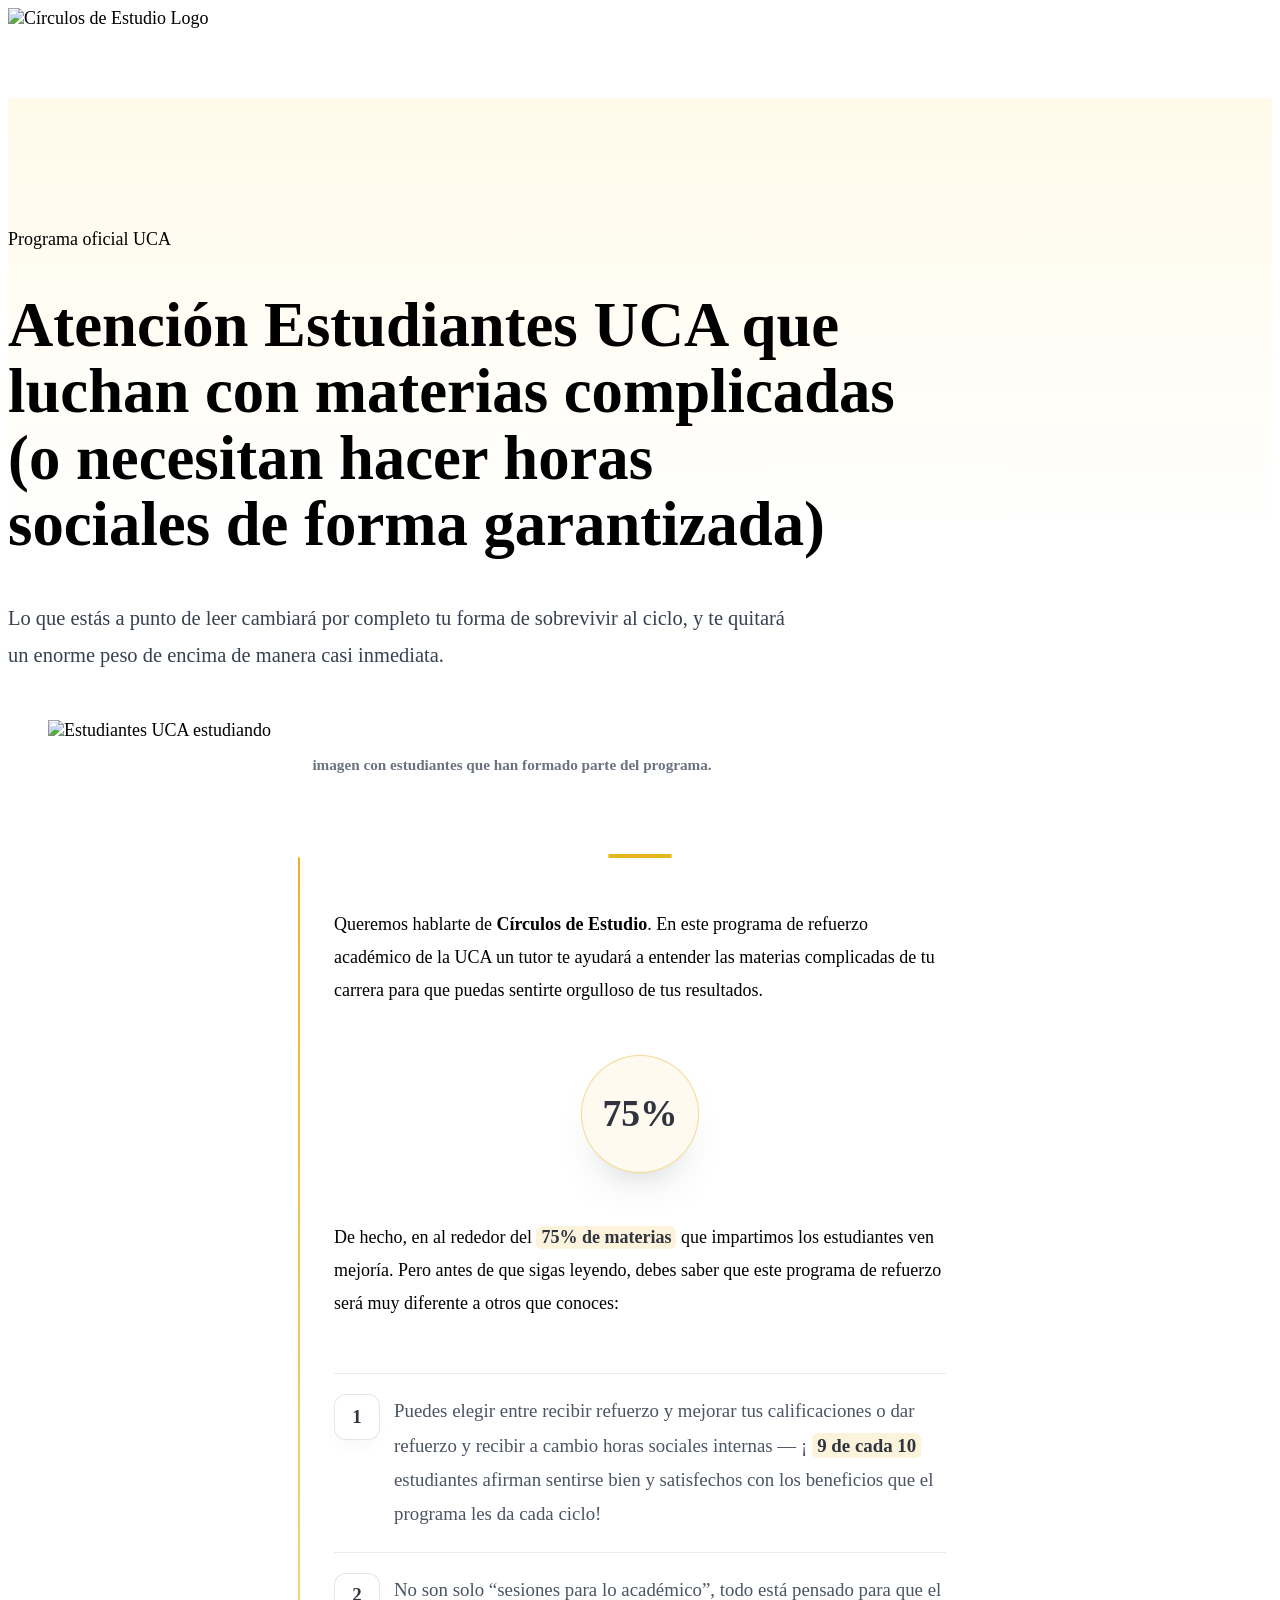
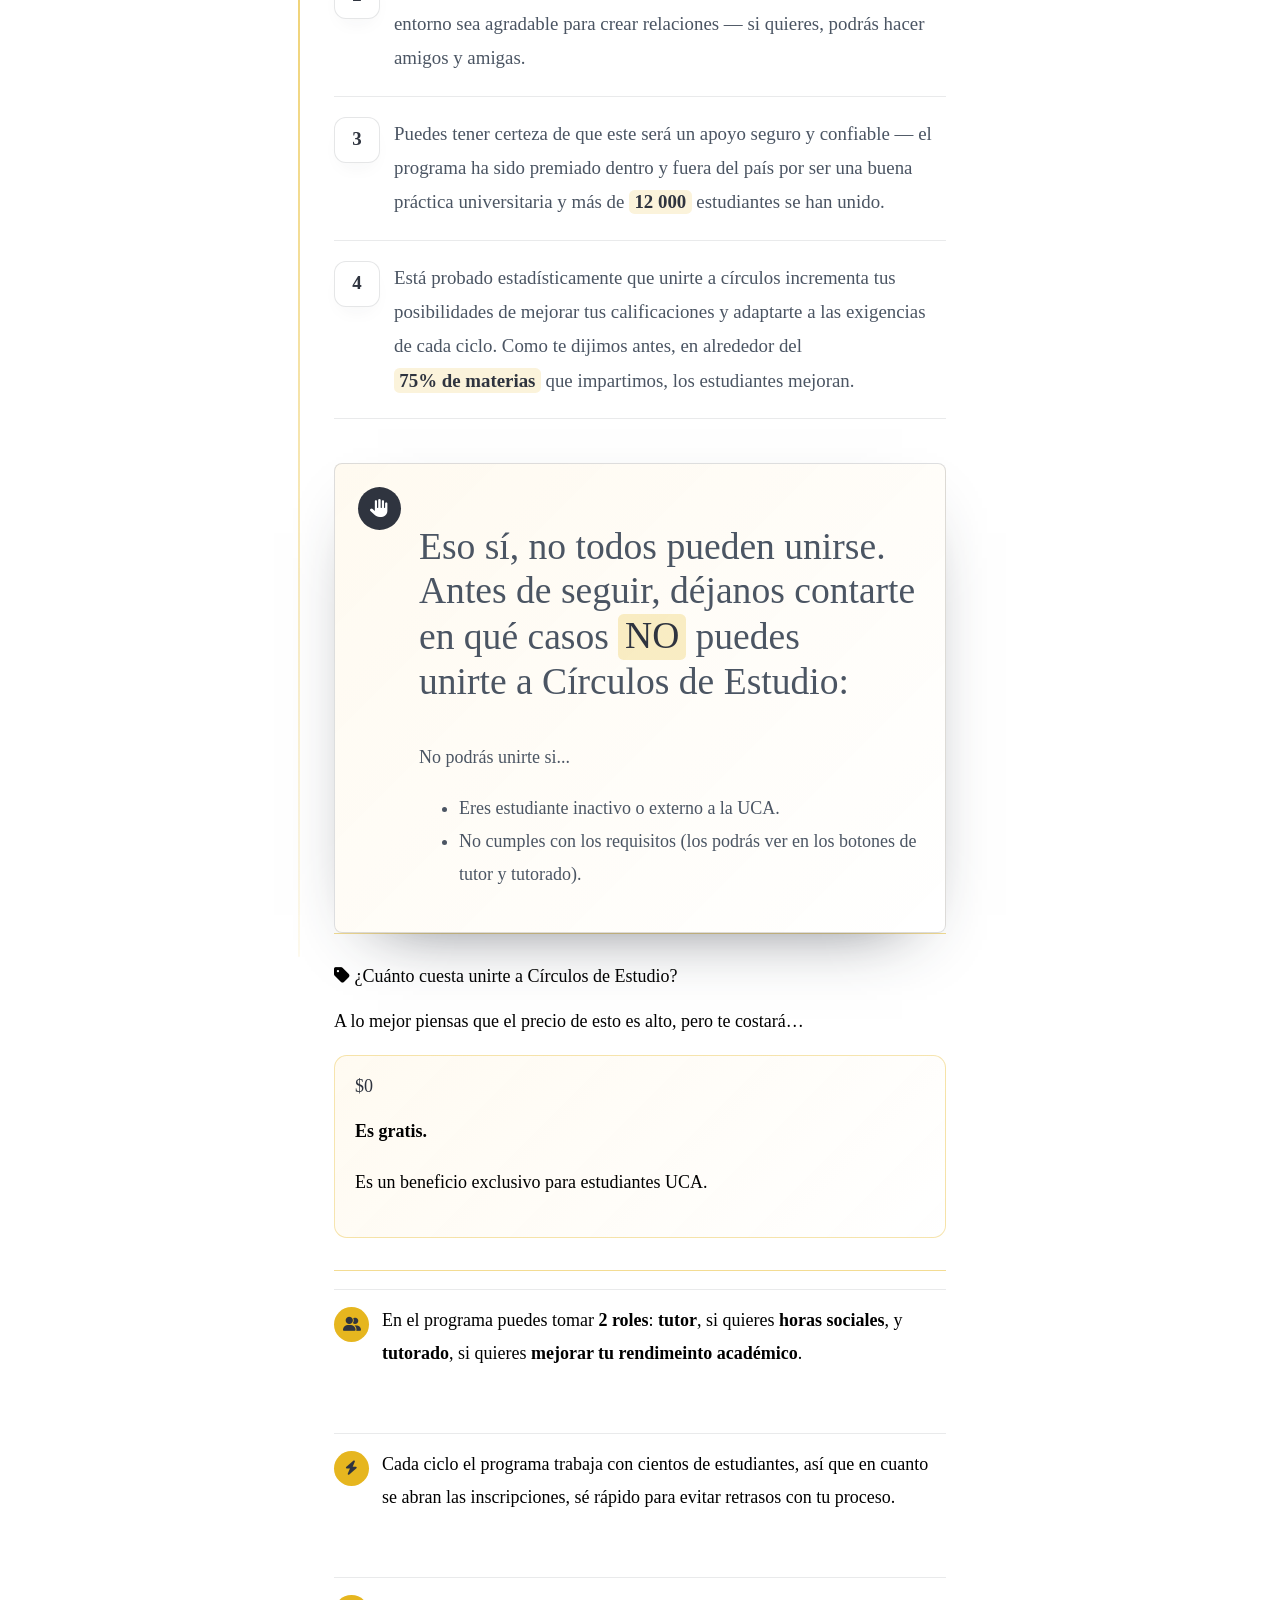
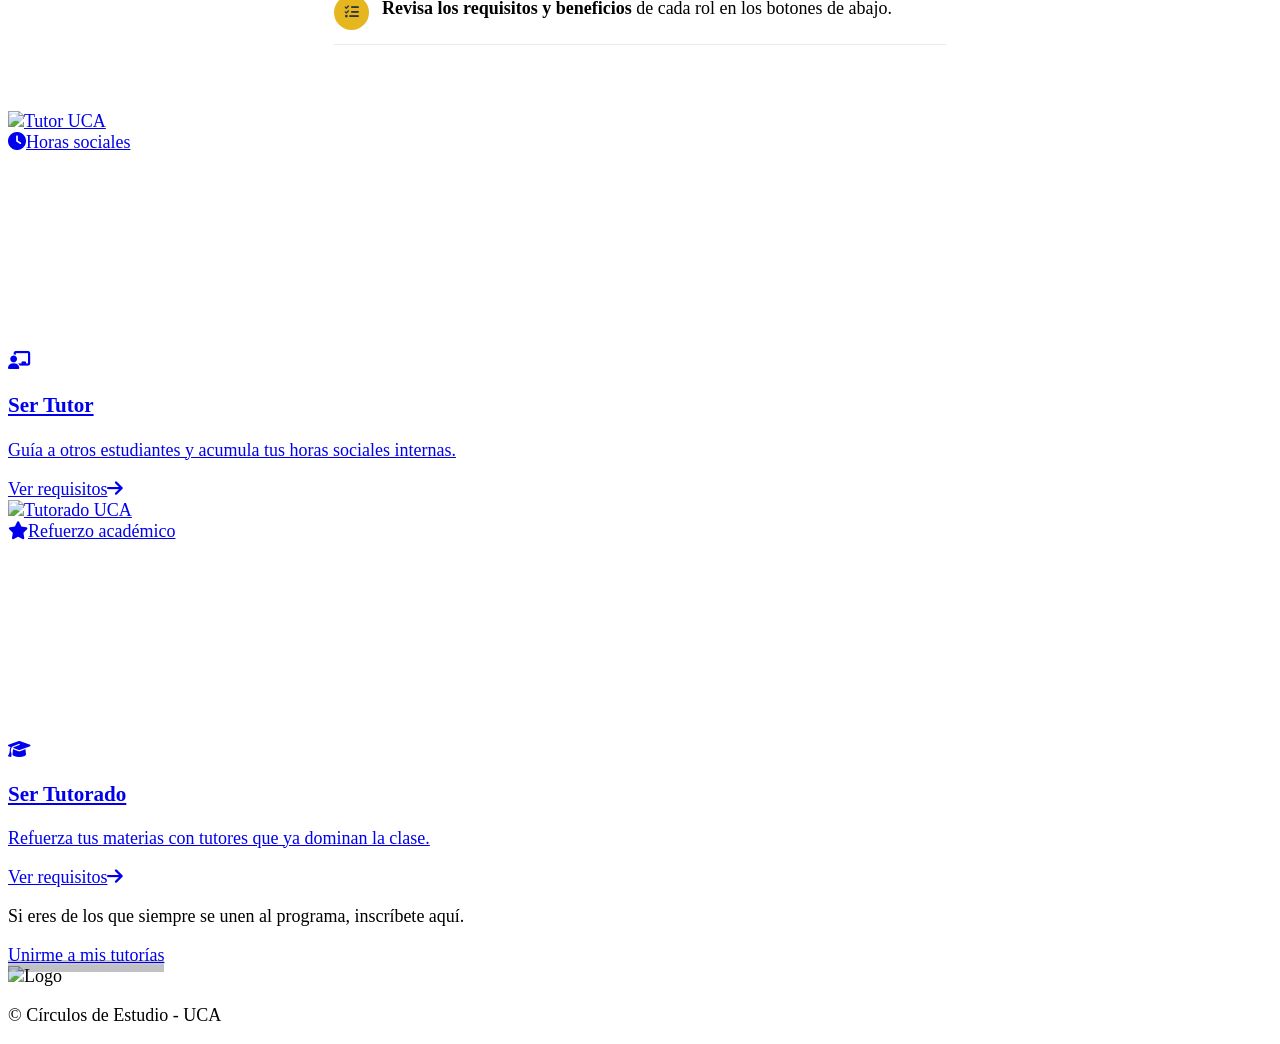
==== commit 82364dc9: "Add files via upload" ====
--- a/index.html
+++ b/index.html
@@ -36,14 +36,14 @@
             }
         }
     </script>
-    <link rel="stylesheet" href="styles.css?v=20260709f">
+    <link rel="stylesheet" href="styles.css?v=20260709g">
 </head>
 <body class="text-gray-700 antialiased selection:bg-uca-gold selection:text-uca-dark flex flex-col min-h-screen bg-white">
 
-    <nav class="fixed w-full z-50 transition-all duration-300 bg-white/90 backdrop-blur-md shadow-sm border-b border-gray-100">
+    <nav class="site-header fixed w-full z-50 transition-all duration-300 bg-white/90 backdrop-blur-md shadow-sm border-b border-gray-100" data-site-header>
         <div class="max-w-7xl mx-auto px-4 sm:px-6 lg:px-8">
-            <div class="flex justify-center h-20 items-center">
-                <img src="https://res.cloudinary.com/dc0ggmgm5/image/upload/v1764782384/base_transparente_vnkesb.svg" alt="C&iacute;rculos de Estudio Logo" class="h-12 w-auto hover:scale-105 transition-transform duration-300 cursor-pointer" onclick="window.scrollTo(0,0)">
+            <div class="site-header-inner flex justify-center h-20 items-center">
+                <img src="https://res.cloudinary.com/dc0ggmgm5/image/upload/v1764782384/base_transparente_vnkesb.svg" alt="C&iacute;rculos de Estudio Logo" class="site-header-logo h-12 w-auto hover:scale-105 transition-transform duration-300 cursor-pointer" onclick="window.scrollTo(0,0)">
             </div>
         </div>
     </nav>
@@ -52,7 +52,7 @@
         <div class="absolute bottom-0 left-1/2 -translate-x-1/2 w-[120%] h-28 bg-white"></div>
 
         <div class="max-w-5xl mx-auto px-4 sm:px-6 lg:px-8 text-center relative z-10">
-            <div class="inline-flex items-center gap-2 px-4 py-2 rounded-full bg-white border border-gray-200 shadow-sm mb-8">
+            <div class="hero-pill inline-flex items-center gap-2 px-4 py-2 rounded-full bg-white border border-gray-200 shadow-sm mb-8">
                 <span class="h-2.5 w-2.5 rounded-full bg-[#003C71] pulse-dot"></span>
                 <span class="text-xs font-bold tracking-wide text-uca-dark uppercase">Programa oficial UCA</span>
             </div>
@@ -61,7 +61,7 @@
                 Atenci&oacute;n Estudiantes UCA que luchan con <span class="text-uca-gold">materias complicadas</span> (o necesitan hacer <span class="text-uca-gold">horas sociales</span> de forma garantizada)
             </h1>
 
-            <p class="mt-7 text-xl text-gray-600 max-w-3xl mx-auto font-semibold readable-text">
+            <p class="hero-subtitle mt-7 text-xl text-gray-600 max-w-3xl mx-auto font-semibold readable-text">
                 Lo que est&aacute;s a punto de leer cambiar&aacute; por completo tu forma de sobrevivir al ciclo, y te quitar&aacute; un enorme peso de encima de manera casi inmediata.
             </p>
 
@@ -70,7 +70,7 @@
                 <div class="hero-image-frame relative rounded-3xl overflow-hidden shadow-2xl border-4 border-white transform hover:scale-[1.01] transition-transform duration-500">
                     <img class="w-full object-cover" src="https://res.cloudinary.com/dc0ggmgm5/image/upload/v1764782484/editable_cuadernillo_wt80a1.png" alt="Estudiantes UCA estudiando">
                 </div>
-                <figcaption class="hero-image-caption">Imagen de estudiantes que han formado parte del programa.</figcaption>
+                <figcaption class="hero-image-caption">imagen con estudiantes que han formado parte del programa.</figcaption>
             </figure>
         </div>
     </header>
--- a/styles.css
+++ b/styles.css
@@ -8,13 +8,31 @@
     font-size: 18px;
 }
 
+.site-header {
+    transform: translateY(0);
+}
+
+.site-header.is-hidden {
+    pointer-events: none;
+    transform: translateY(-100%);
+}
+
+.site-header-inner {
+    height: 5.6rem;
+}
+
+.site-header-logo {
+    height: 3.45rem;
+}
+
 .hero-surface {
     background:
         linear-gradient(180deg, rgba(255, 248, 225, 0.72) 0%, rgba(255, 255, 255, 0.96) 58%, #ffffff 100%);
 }
 
 .home-hero {
-    padding-bottom: 4.25rem;
+    padding-top: 8.2rem !important;
+    padding-bottom: 3.7rem;
 }
 
 .hero-title {
@@ -24,13 +42,26 @@
 }
 
 .home-hero .hero-title {
-    max-width: 68rem;
-    font-size: clamp(2.65rem, 5.35vw, 4.95rem);
-    line-height: 1.08;
+    max-width: 64rem;
+    font-size: clamp(2.65rem, 4.9vw, 4.55rem);
+    line-height: 1.06;
+}
+
+.hero-pill {
+    margin-bottom: 1.55rem !important;
+}
+
+.hero-subtitle {
+    max-width: 49rem;
+    margin-top: 1.45rem !important;
+    color: #374151;
+    font-size: 1.28rem;
+    line-height: 1.55;
 }
 
 .home-hero-media {
     max-width: 58rem;
+    margin-top: 2.9rem !important;
 }
 
 .home-hero-glow {
@@ -49,6 +80,7 @@
     font-weight: 700;
     line-height: 1.45;
     text-align: center;
+    text-transform: none;
 }
 
 .pulse-dot {
@@ -555,7 +587,8 @@
     }
 
     .home-hero {
-        padding-bottom: 3rem;
+        padding-top: 7.6rem !important;
+        padding-bottom: 2.75rem;
     }
 
     .hero-title {
@@ -564,20 +597,28 @@
     }
 
     .home-hero .hero-title {
-        font-size: 2.48rem;
-        line-height: 1.1;
-    }
-
-    .home-hero p {
-        font-size: 1.22rem;
+        font-size: 2.5rem;
+        line-height: 1.08;
+    }
+
+    .hero-pill {
+        margin-bottom: 1.45rem !important;
+        padding: 0.52rem 0.95rem;
+    }
+
+    .home-hero .hero-subtitle {
+        max-width: 28rem;
+        margin-top: 1.35rem !important;
+        font-size: 1.24rem;
+        line-height: 1.5;
     }
 
     .home-hero-media {
-        margin-top: 2.5rem;
+        margin-top: 2.6rem !important;
     }
 
     .hero-image-caption {
-        padding: 0 0.25rem;
+        padding: 0 0.35rem;
         font-size: 0.9rem;
     }
 
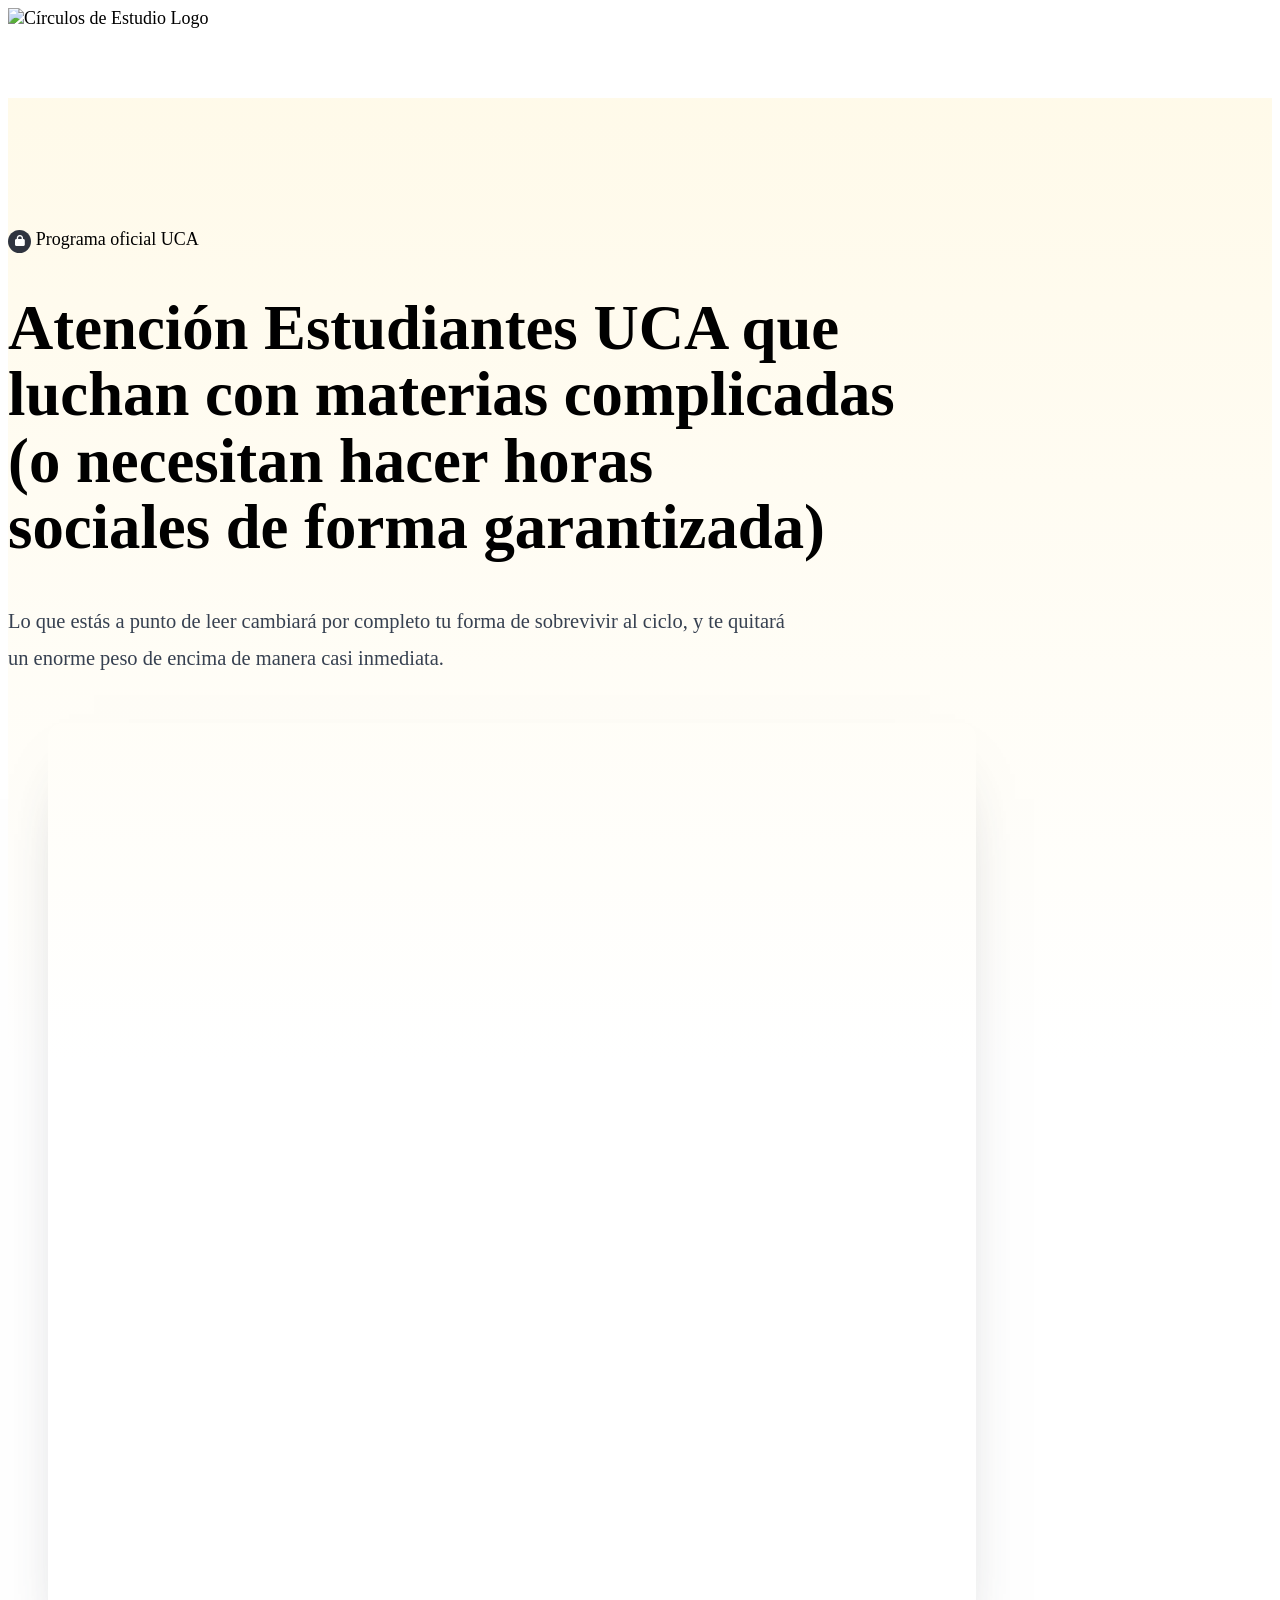
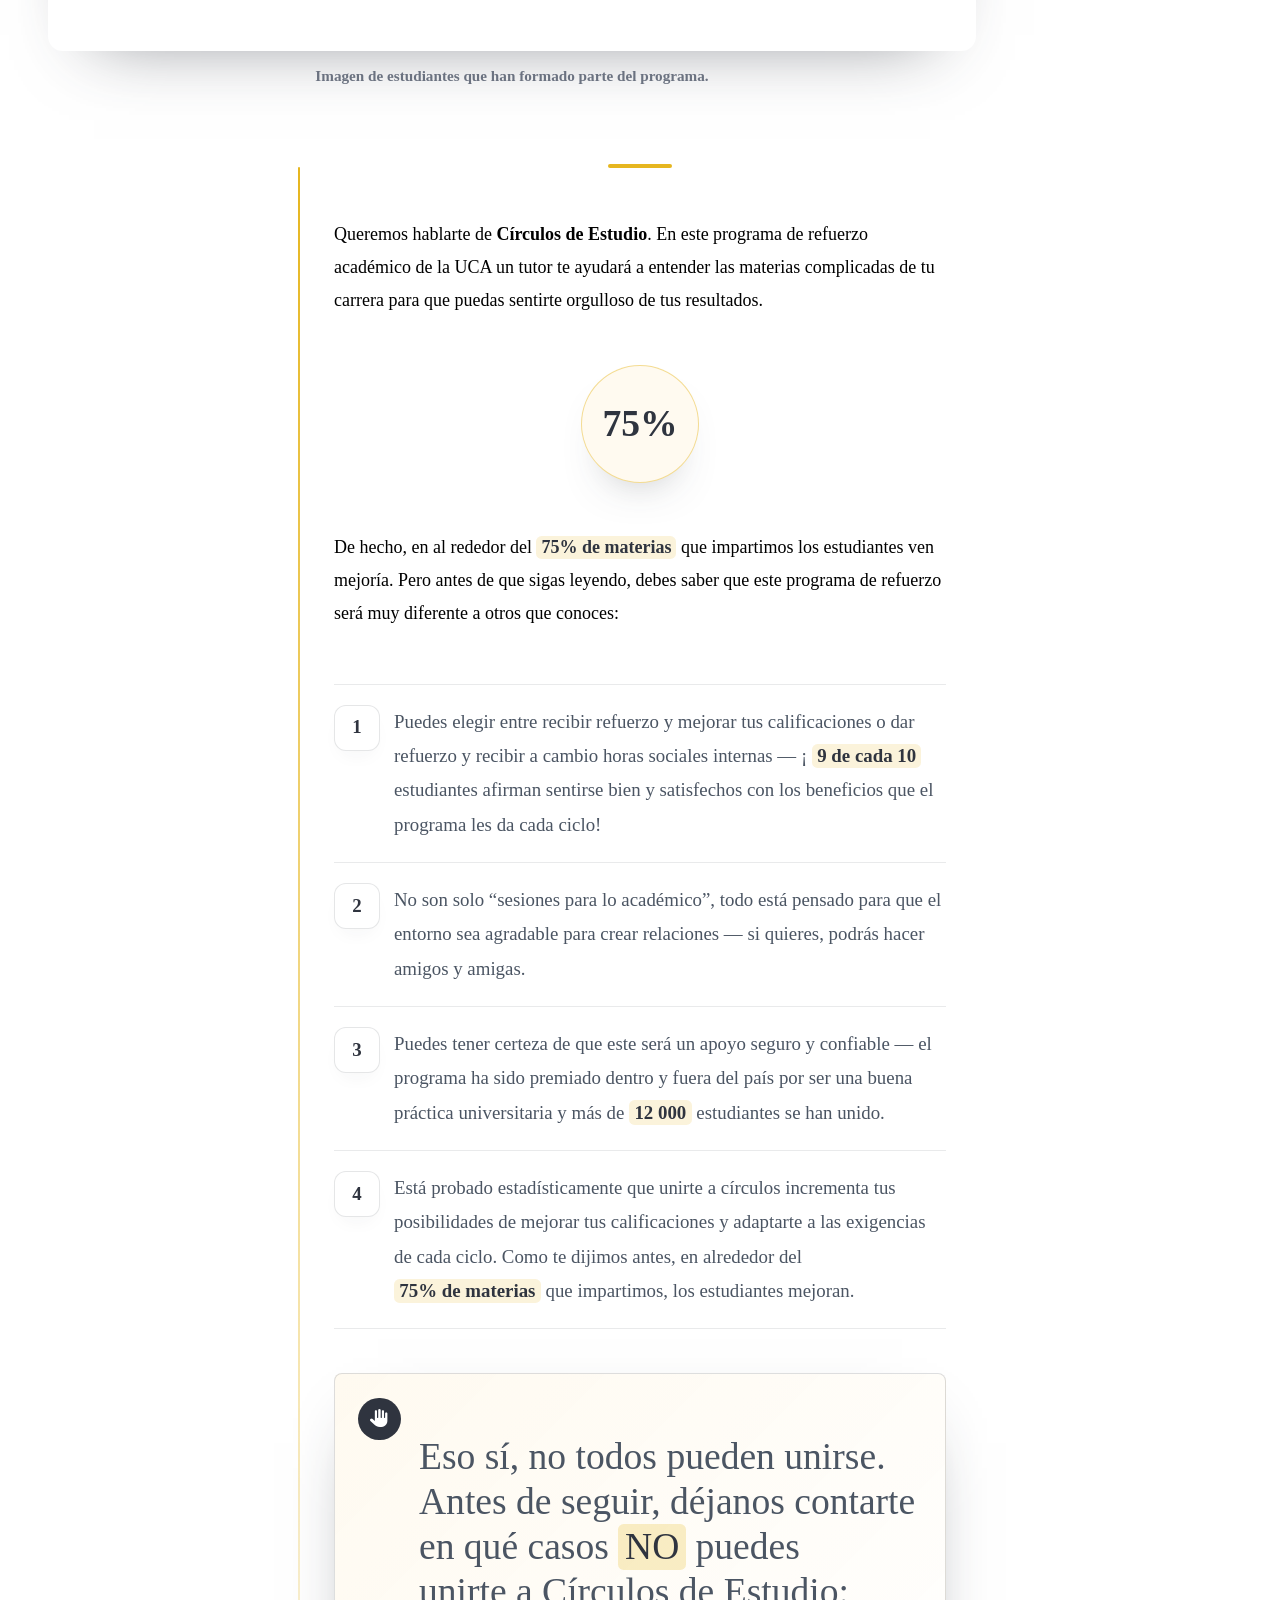
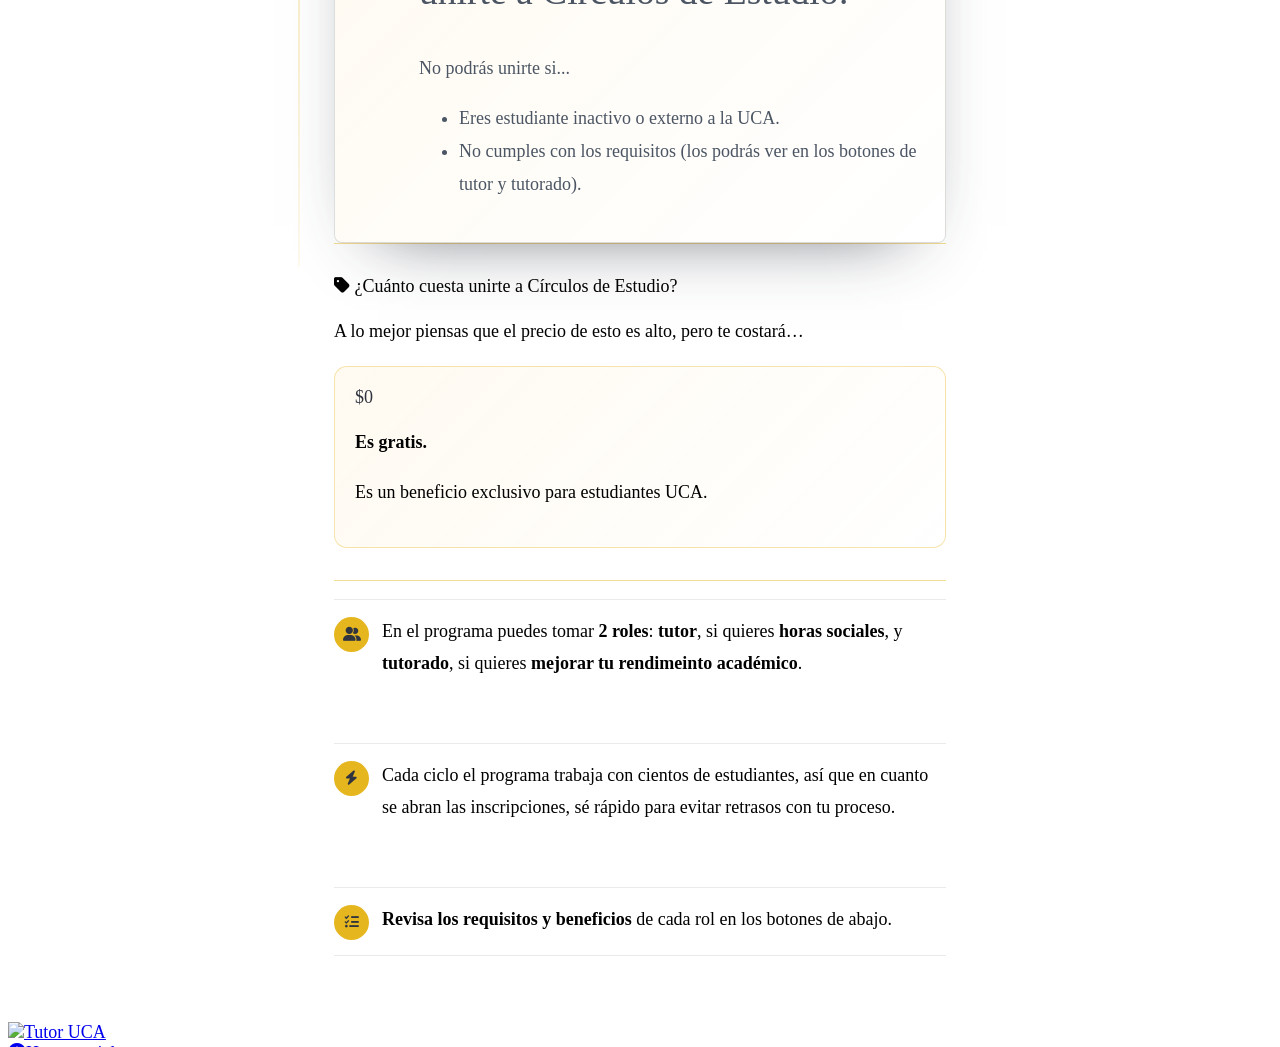
==== commit 5911972a: "Add files via upload" ====
--- a/index.html
+++ b/index.html
@@ -36,7 +36,7 @@
             }
         }
     </script>
-    <link rel="stylesheet" href="styles.css?v=20260709g">
+    <link rel="stylesheet" href="styles.css?v=20260709h">
 </head>
 <body class="text-gray-700 antialiased selection:bg-uca-gold selection:text-uca-dark flex flex-col min-h-screen bg-white">
 
@@ -53,7 +53,7 @@
 
         <div class="max-w-5xl mx-auto px-4 sm:px-6 lg:px-8 text-center relative z-10">
             <div class="hero-pill inline-flex items-center gap-2 px-4 py-2 rounded-full bg-white border border-gray-200 shadow-sm mb-8">
-                <span class="h-2.5 w-2.5 rounded-full bg-[#003C71] pulse-dot"></span>
+                <span class="hero-pill-icon" aria-hidden="true"><i class="fa-solid fa-lock"></i></span>
                 <span class="text-xs font-bold tracking-wide text-uca-dark uppercase">Programa oficial UCA</span>
             </div>
 
@@ -68,9 +68,12 @@
             <figure class="home-hero-media mt-14 relative mx-auto max-w-5xl">
                 <div class="home-hero-glow absolute inset-x-6 -bottom-5 h-12 rounded-[2rem] bg-uca-gold/20 blur-xl"></div>
                 <div class="hero-image-frame relative rounded-3xl overflow-hidden shadow-2xl border-4 border-white transform hover:scale-[1.01] transition-transform duration-500">
-                    <img class="w-full object-cover" src="https://res.cloudinary.com/dc0ggmgm5/image/upload/v1764782484/editable_cuadernillo_wt80a1.png" alt="Estudiantes UCA estudiando">
-                </div>
-                <figcaption class="hero-image-caption">imagen con estudiantes que han formado parte del programa.</figcaption>
+                    <picture>
+                        <source media="(max-width: 640px)" srcset="https://res.cloudinary.com/dc0ggmgm5/image/upload/c_fill,g_auto,w_900,h_1125,q_auto,f_auto/v1764782484/editable_cuadernillo_wt80a1.png">
+                        <img class="w-full object-cover" src="https://res.cloudinary.com/dc0ggmgm5/image/upload/v1764782484/editable_cuadernillo_wt80a1.png" alt="Estudiantes UCA estudiando">
+                    </picture>
+                </div>
+                <figcaption class="hero-image-caption">Imagen de estudiantes que han formado parte del programa.</figcaption>
             </figure>
         </div>
     </header>
--- a/styles.css
+++ b/styles.css
@@ -49,6 +49,23 @@
 
 .hero-pill {
     margin-bottom: 1.55rem !important;
+    border-color: rgba(47, 52, 63, 0.16) !important;
+    box-shadow: 0 12px 28px -24px rgba(47, 52, 63, 0.75) !important;
+}
+
+.hero-pill-icon {
+    display: inline-flex;
+    width: 1.45rem;
+    height: 1.45rem;
+    align-items: center;
+    justify-content: center;
+    border-radius: 999px;
+    color: #ffffff;
+    background: #2F343F;
+}
+
+.hero-pill-icon i {
+    font-size: 0.7rem;
 }
 
 .hero-subtitle {
@@ -71,6 +88,12 @@
 .hero-image-frame {
     border-radius: 0.9rem !important;
     box-shadow: 0 30px 70px -46px rgba(47, 52, 63, 0.65) !important;
+}
+
+.hero-image-frame picture,
+.hero-image-frame img {
+    display: block;
+    width: 100%;
 }
 
 .hero-image-caption {
@@ -81,22 +104,6 @@
     line-height: 1.45;
     text-align: center;
     text-transform: none;
-}
-
-.pulse-dot {
-    animation: pulse-dot 1.6s ease-in-out infinite;
-}
-
-@keyframes pulse-dot {
-    0%, 100% {
-        opacity: 1;
-        transform: scale(1);
-    }
-
-    50% {
-        opacity: 0.48;
-        transform: scale(0.72);
-    }
 }
 
 .reading-column {
@@ -588,7 +595,7 @@
 
     .home-hero {
         padding-top: 7.6rem !important;
-        padding-bottom: 2.75rem;
+        padding-bottom: 1.35rem;
     }
 
     .hero-title {
@@ -617,11 +624,24 @@
         margin-top: 2.6rem !important;
     }
 
+    .hero-image-frame {
+        aspect-ratio: 4 / 5;
+    }
+
+    .hero-image-frame picture,
+    .hero-image-frame img {
+        height: 100%;
+    }
+
     .hero-image-caption {
         padding: 0 0.35rem;
         font-size: 0.9rem;
     }
 
+    [data-site-copy] {
+        padding-top: 2.35rem !important;
+    }
+
     .copy-marker {
         justify-content: flex-start;
     }
@@ -633,7 +653,6 @@
     .stat-callout {
         width: 6.35rem;
         height: 6.35rem;
-        margin-left: 0;
     }
 
     .stat-callout span {
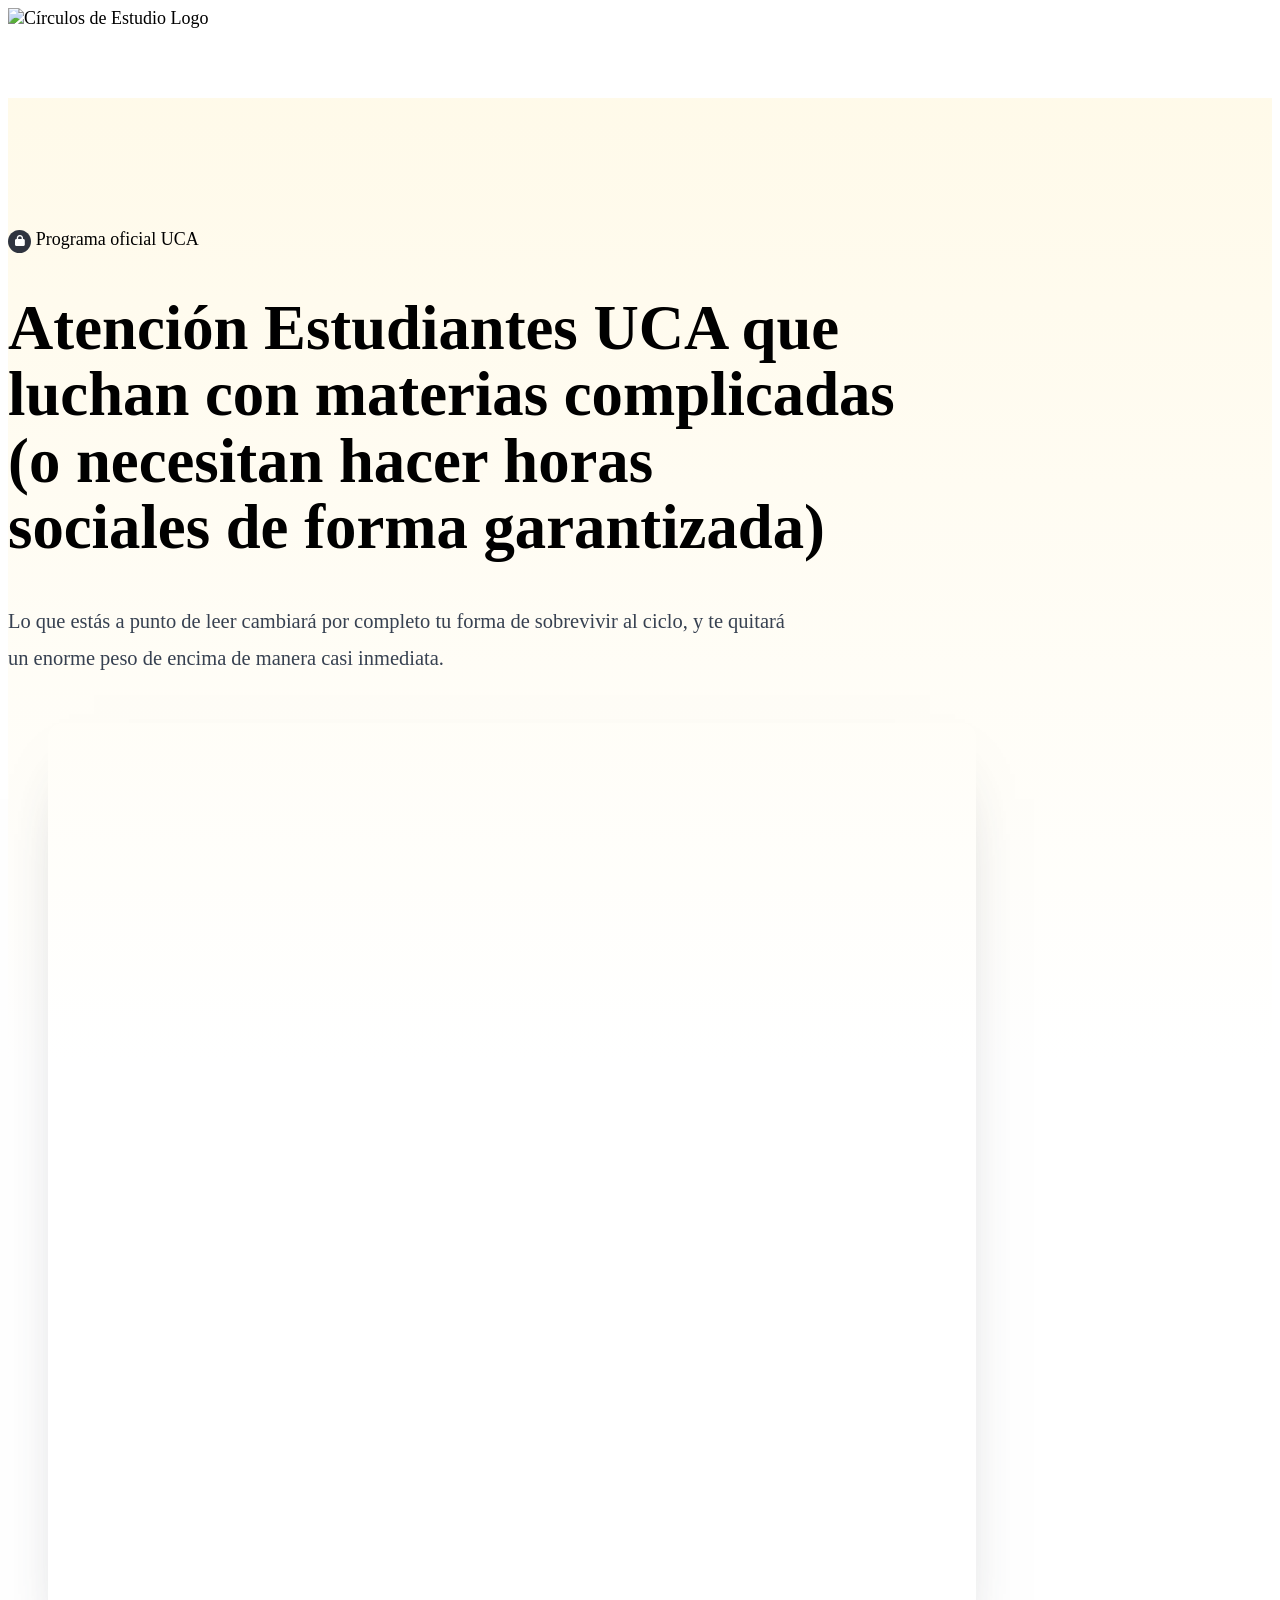
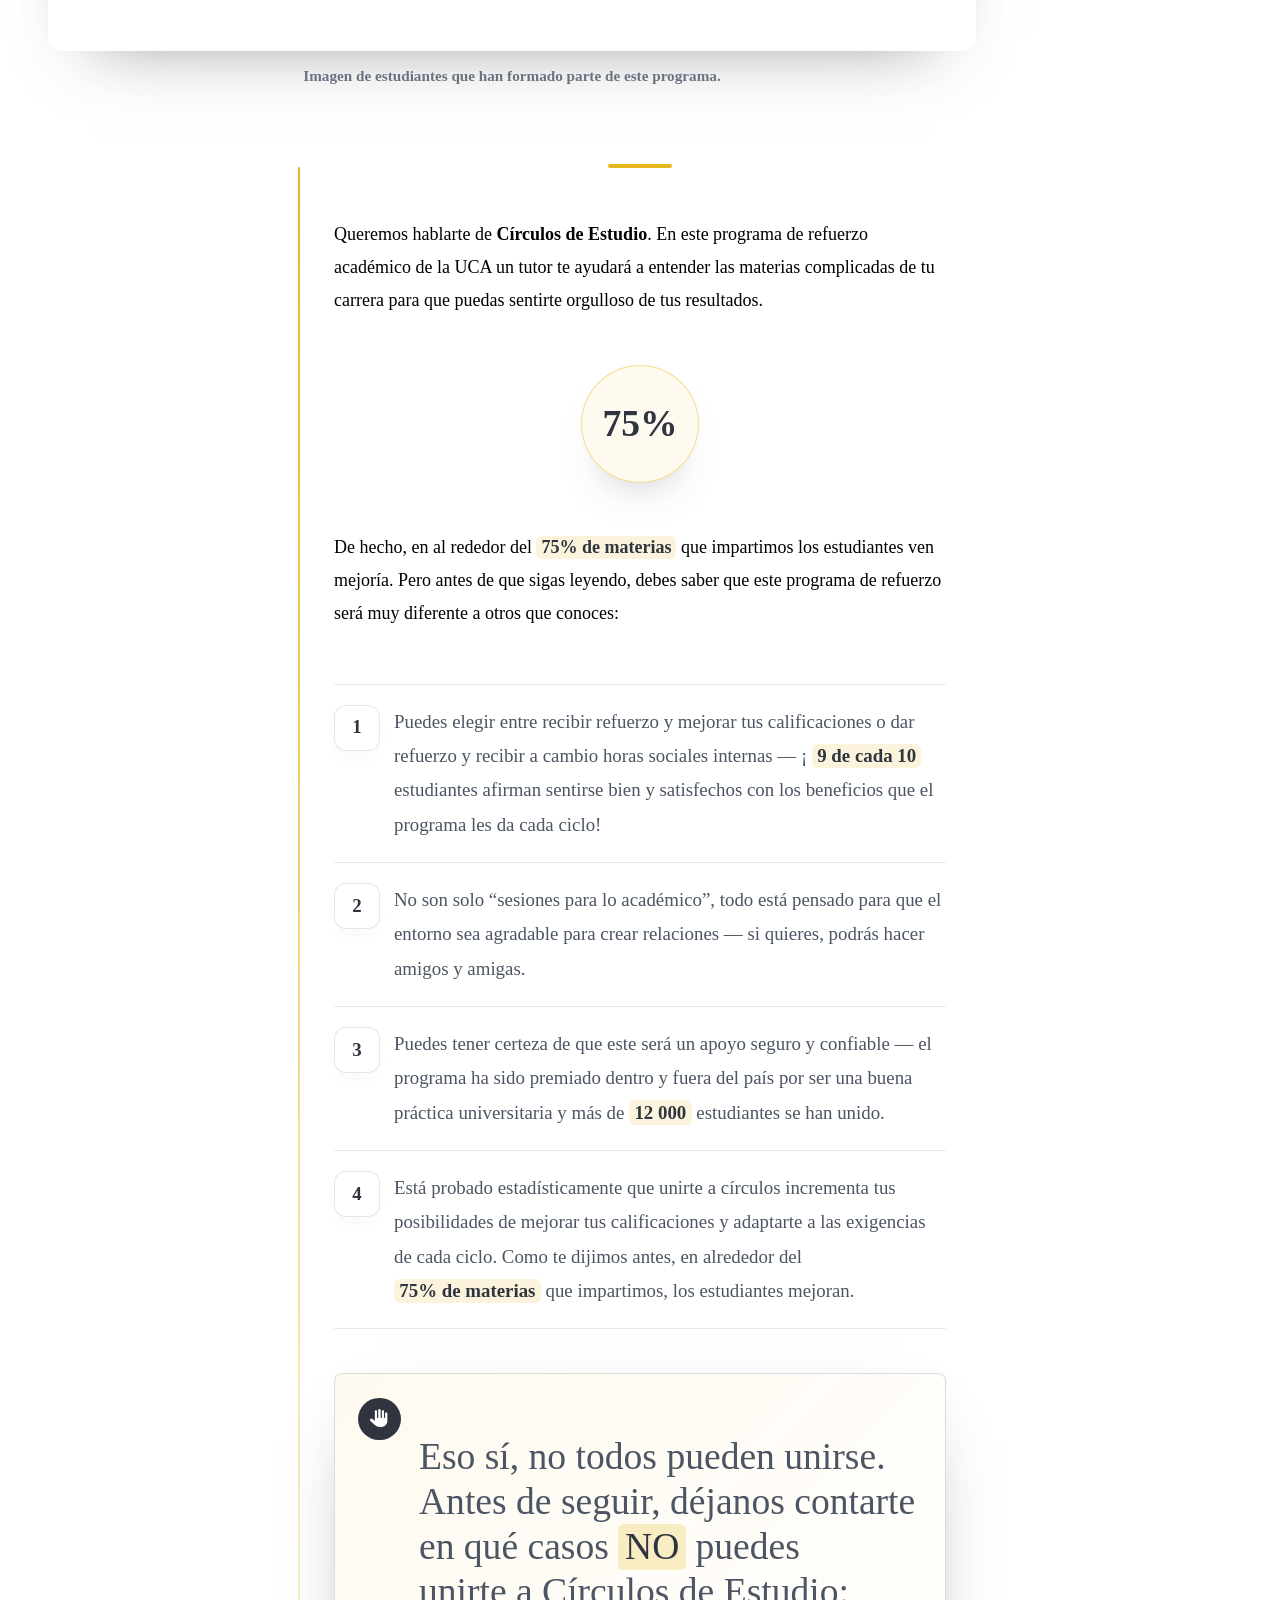
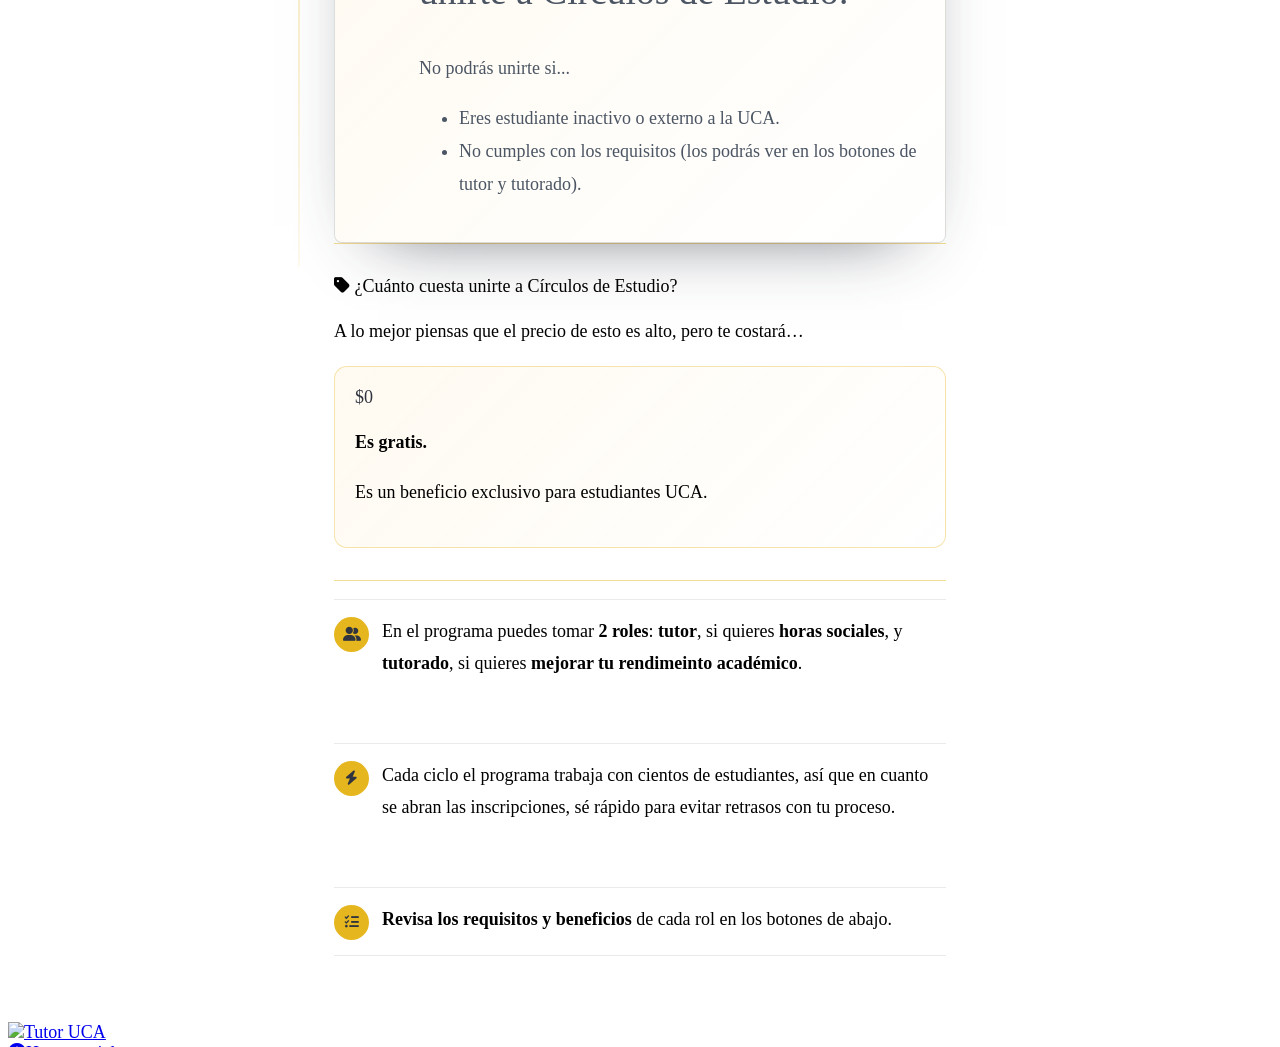
==== commit 7bb06cd3: "Update index.html" ====
--- a/index.html
+++ b/index.html
@@ -73,7 +73,7 @@
                         <img class="w-full object-cover" src="https://res.cloudinary.com/dc0ggmgm5/image/upload/v1764782484/editable_cuadernillo_wt80a1.png" alt="Estudiantes UCA estudiando">
                     </picture>
                 </div>
-                <figcaption class="hero-image-caption">Imagen de estudiantes que han formado parte del programa.</figcaption>
+                <figcaption class="hero-image-caption">Imagen de estudiantes que han formado parte de este programa.</figcaption>
             </figure>
         </div>
     </header>
